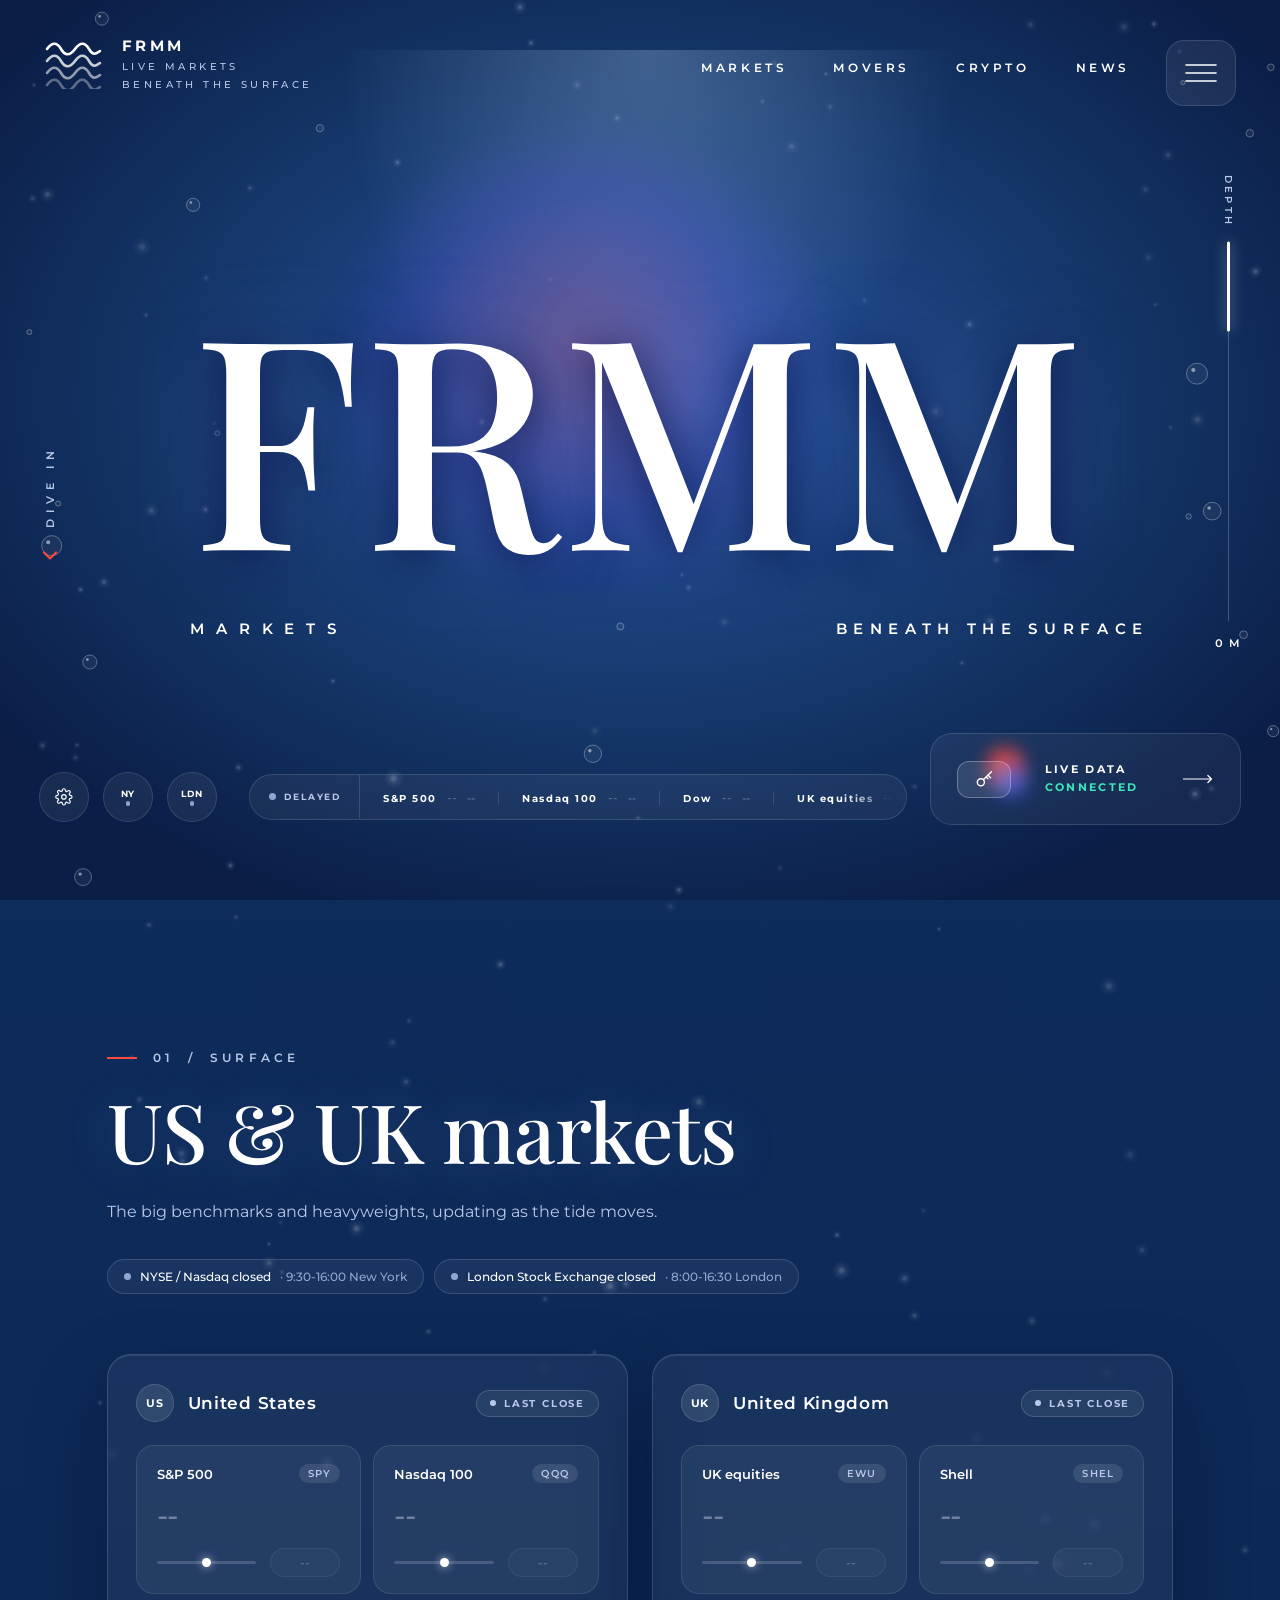
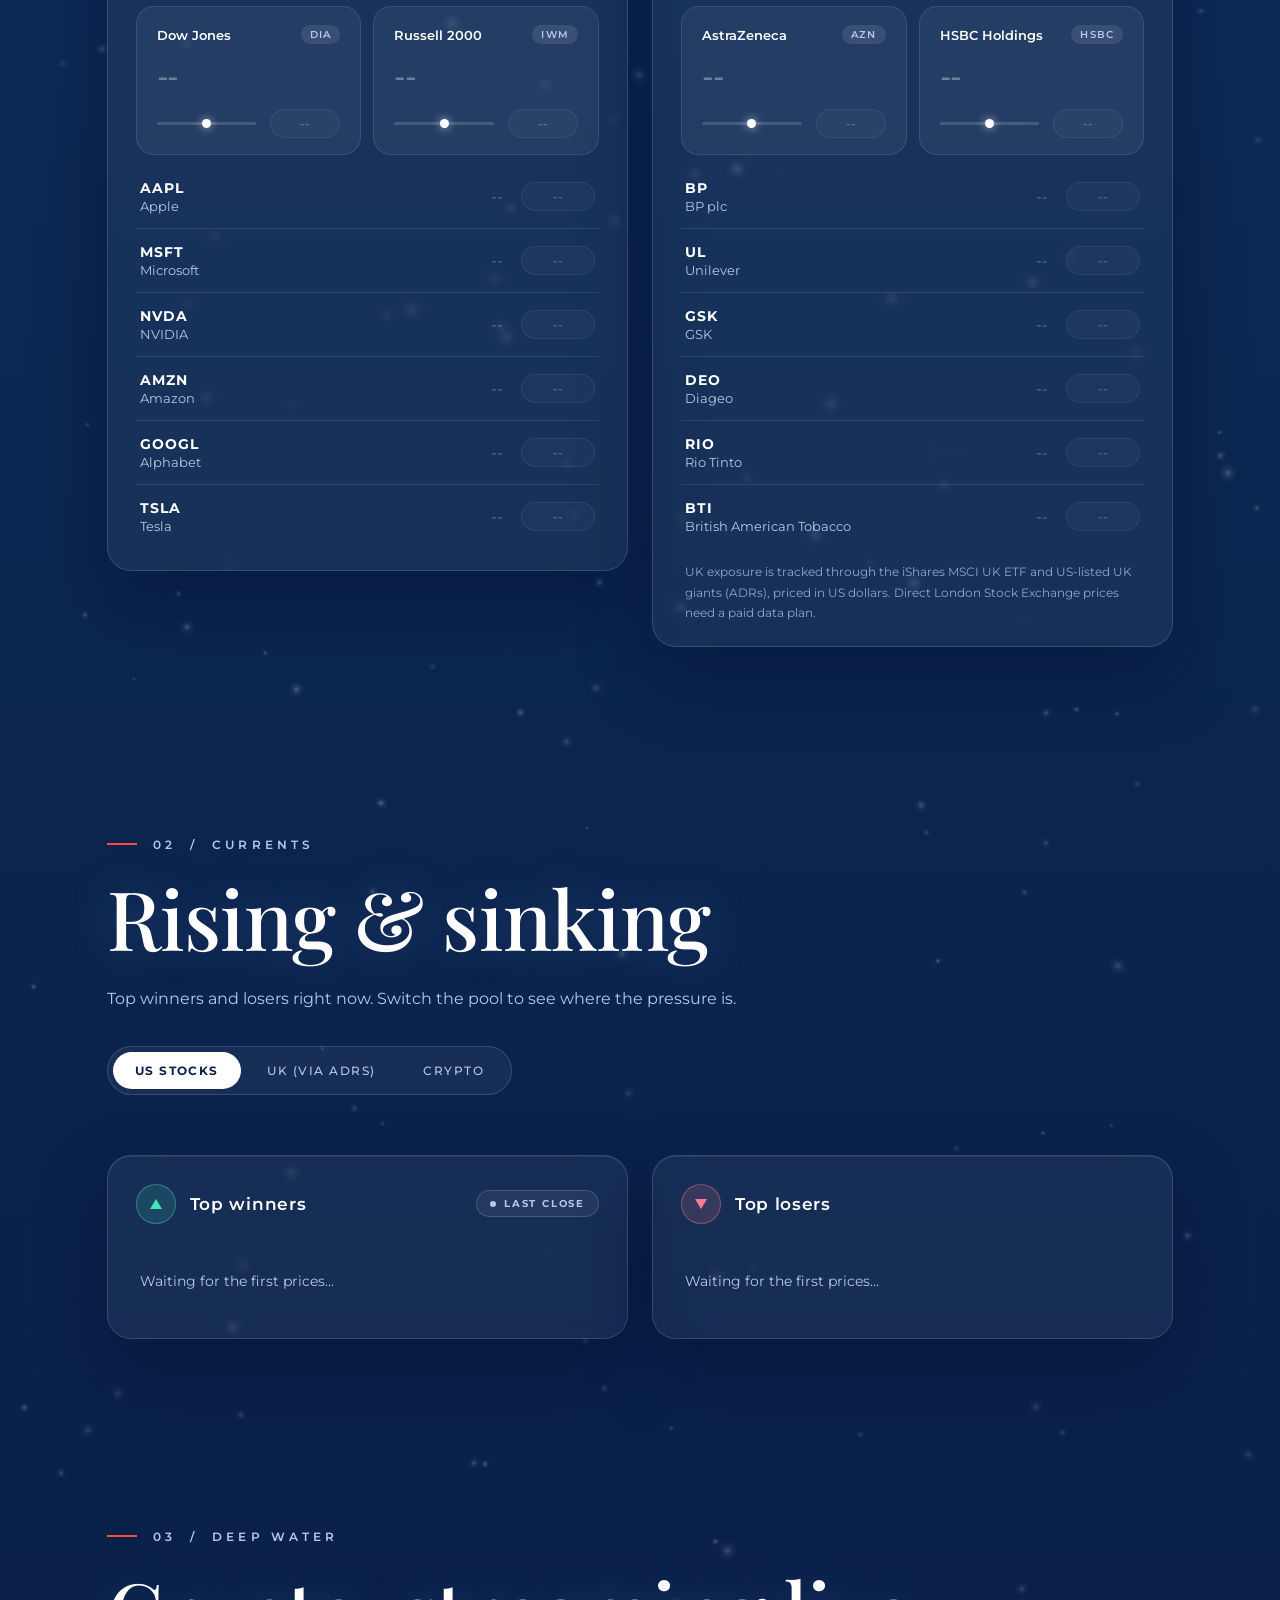
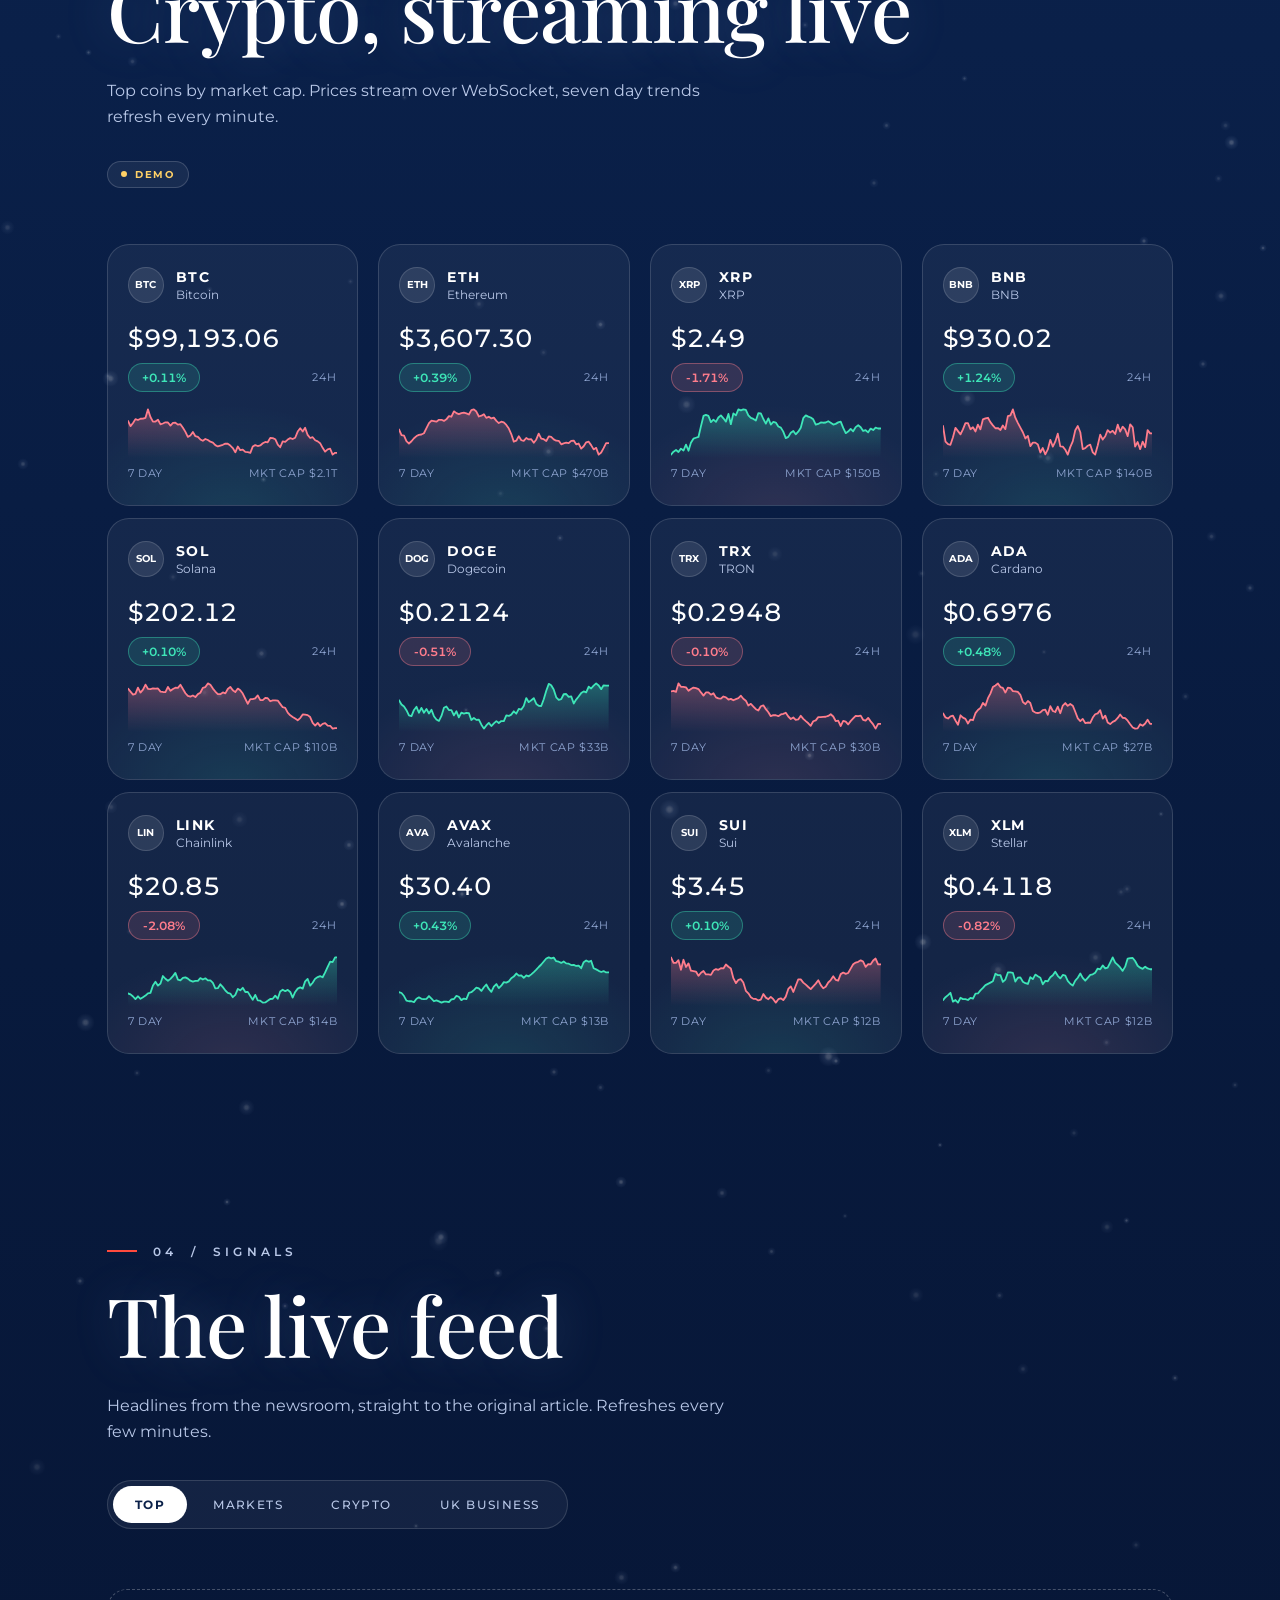
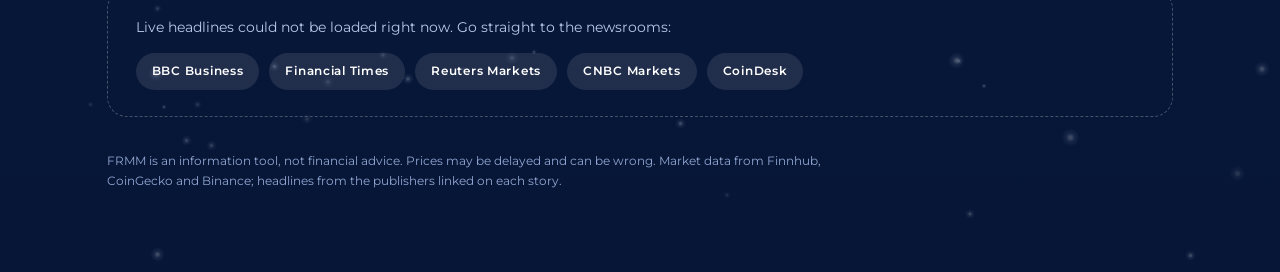
==== index.html @ 4f4bdfdb "Add files via upload" ====
<!doctype html>
<html lang="en-GB">
<head>
<meta charset="utf-8">
<meta name="viewport" content="width=device-width, initial-scale=1, viewport-fit=cover">
<title>FRMM | Live markets, beneath the surface</title>
<meta name="description" content="FRMM is a live market tracker: US and UK stocks, top winners and losers, crypto and a real-time news feed that links straight to the source.">
<meta name="theme-color" content="#0a1e47">
<meta property="og:title" content="FRMM | Markets, beneath the surface">
<meta property="og:description" content="Live US and UK markets, movers, crypto and news.">
<meta property="og:type" content="website">
<link rel="icon" href="assets/favicon.svg" type="image/svg+xml">
<link rel="preconnect" href="https://fonts.googleapis.com">
<link rel="preconnect" href="https://fonts.gstatic.com" crossorigin>
<link rel="stylesheet" href="https://fonts.googleapis.com/css2?family=Montserrat:wght@400;500;600;700&family=Playfair+Display:ital,wght@0,400;0,500;0,600;1,400;1,500&display=swap">
<link rel="stylesheet" href="css/styles.css">
</head>
<body>

<a class="skip" href="#markets">Skip to the markets</a>

<div id="specks" class="specks" aria-hidden="true"></div>
<canvas id="bubbles" class="bubbles" aria-hidden="true"></canvas>

<!-- ===== Header ===== -->
<header class="top" id="top">
  <a class="brand" href="#hero" aria-label="FRMM home">
    <svg class="brand__mark" viewBox="0 0 62 50" fill="none" stroke="#fff" stroke-width="2.6" stroke-linecap="round" aria-hidden="true">
      <path d="M3 10c5-7 10-7 14 0s9 7 14 0 10-7 14 0 7 5 11 2"/>
      <path d="M3 22c5-7 10-7 14 0s9 7 14 0 10-7 14 0 7 5 11 2" opacity=".78"/>
      <path d="M3 34c5-7 10-7 14 0s9 7 14 0 10-7 14 0 7 5 11 2" opacity=".56"/>
      <path d="M3 46c5-7 10-7 14 0s9 7 14 0 10-7 14 0 7 5 11 2" opacity=".34"/>
    </svg>
    <span class="brand__text">
      <b>FRMM</b>
      <span>LIVE MARKETS</span>
      <span>BENEATH THE SURFACE</span>
    </span>
  </a>
  <nav class="nav" aria-label="Sections">
    <a href="#markets" data-nav="markets">MARKETS</a>
    <a href="#movers" data-nav="movers">MOVERS</a>
    <a href="#crypto" data-nav="crypto">CRYPTO</a>
    <a href="#news" data-nav="news">NEWS</a>
  </nav>
  <button class="burger" id="burger" type="button" aria-label="Open menu" aria-expanded="false" aria-controls="menu">
    <svg class="i-open" width="34" height="22" viewBox="0 0 34 22" fill="none" stroke="#fff" stroke-width="1.6" stroke-linecap="round" aria-hidden="true"><path d="M2 3h30M2 11h30M2 19h30"/></svg>
    <svg class="i-close" width="26" height="26" viewBox="0 0 26 26" fill="none" stroke="#fff" stroke-width="1.6" stroke-linecap="round" aria-hidden="true"><path d="M5 5l16 16M21 5L5 21"/></svg>
  </button>
</header>

<!-- ===== Side rails ===== -->
<a class="rail rail--left" id="railLeft" href="#markets">
  <span id="railLeftText">DIVE IN</span>
  <svg width="16" height="10" viewBox="0 0 16 10" fill="none" stroke="#ff4a3d" stroke-width="2" stroke-linecap="round" stroke-linejoin="round" aria-hidden="true"><path d="M2 2l6 6 6-6"/></svg>
</a>
<div class="rail rail--right" aria-hidden="true">
  <span class="rail__label">DEPTH</span>
  <span class="rail__track"><i id="depthThumb"></i></span>
  <span class="rail__value"><b id="depthValue">0</b> M</span>
</div>

<main>

<!-- ===== Hero ===== -->
<section class="hero" id="hero" aria-label="FRMM">
  <div class="stage">
    <div class="hero__shaft" aria-hidden="true"></div>
    <div class="hero__glow" aria-hidden="true"></div>
    <picture><source media="(max-width: 720px)" srcset="assets/betta-b.webp" width="795" height="941"><img class="hero__fish" src="assets/betta-a.webp" alt="" width="712" height="845" fetchpriority="high" decoding="async"></picture>
    <h1 class="hero__word">FRMM</h1>
    <p class="hero__markets">MARKETS</p>
    <p class="hero__tag">BENEATH THE SURFACE</p>

    <div class="hero__dock">
      <button class="dot dot--gear" type="button" data-open-menu aria-label="Connect live data">
        <svg width="20" height="20" viewBox="0 0 24 24" fill="none" stroke="#fff" stroke-width="1.6" stroke-linecap="round" stroke-linejoin="round" aria-hidden="true"><circle cx="12" cy="12" r="3"/><path d="M19.4 15a1.7 1.7 0 0 0 .3 1.9l.1.1a2 2 0 1 1-2.8 2.8l-.1-.1a1.7 1.7 0 0 0-1.9-.3 1.7 1.7 0 0 0-1 1.5V21a2 2 0 1 1-4 0v-.1a1.7 1.7 0 0 0-1.1-1.5 1.7 1.7 0 0 0-1.9.3l-.1.1a2 2 0 1 1-2.8-2.8l.1-.1a1.7 1.7 0 0 0 .3-1.9 1.7 1.7 0 0 0-1.5-1H3a2 2 0 1 1 0-4h.1a1.7 1.7 0 0 0 1.5-1.1 1.7 1.7 0 0 0-.3-1.9l-.1-.1a2 2 0 1 1 2.8-2.8l.1.1a1.7 1.7 0 0 0 1.9.3h0a1.7 1.7 0 0 0 1-1.5V3a2 2 0 1 1 4 0v.1a1.7 1.7 0 0 0 1 1.5h0a1.7 1.7 0 0 0 1.9-.3l.1-.1a2 2 0 1 1 2.8 2.8l-.1.1a1.7 1.7 0 0 0-.3 1.9v0a1.7 1.7 0 0 0 1.5 1H21a2 2 0 1 1 0 4h-.1a1.7 1.7 0 0 0-1.5 1z"/></svg>
      </button>
      <span class="dot dot--ny" id="hourNy" role="img" aria-label="NYSE and Nasdaq"><b>NY</b><i></i></span>
      <span class="dot dot--ldn" id="hourLdn" role="img" aria-label="London Stock Exchange"><b>LDN</b><i></i></span>

      <div class="ticker" aria-label="Market ticker">
        <span class="ticker__badge" id="tickerBadge"><i></i><span>LIVE</span></span>
        <span class="ticker__mask"><span class="ticker__track" id="tickerTrack"></span></span>
      </div>

      <button class="connect" type="button" data-open-menu>
        <span class="connect__icon" aria-hidden="true">
          <em class="connect__glow connect__glow--a"></em><em class="connect__glow connect__glow--b"></em>
          <span class="connect__key"><svg width="30" height="30" viewBox="0 0 24 24" fill="none" stroke="#fff" stroke-width="1.6" stroke-linecap="round" stroke-linejoin="round"><circle cx="8" cy="15" r="4"/><path d="M11 12l9-9M16 7l3 3M14 9l2 2"/></svg></span>
        </span>
        <span class="connect__text" id="connectText">CONNECT<br>LIVE DATA</span>
        <svg class="connect__arrow" width="34" height="10" viewBox="0 0 34 10" fill="none" stroke="#fff" stroke-width="1.4" stroke-linecap="round" stroke-linejoin="round" aria-hidden="true"><path d="M0 5h32M28 1l4 4-4 4"/></svg>
      </button>
    </div>
  </div>
</section>

<!-- ===== 01 Markets ===== -->
<section class="sec" id="markets" data-section="markets" data-next="NEXT: MOVERS" data-target="#movers">
  <div class="wrap">
    <div class="head reveal">
      <p class="eyebrow"><i></i><span>01 &nbsp;/&nbsp; SURFACE</span></p>
      <h2 class="h2">US &amp; UK markets</h2>
      <p class="lede">The big benchmarks and heavyweights, updating as the tide moves.</p>
      <div class="hours" id="hours"></div>
    </div>

    <div class="cols">
      <section class="panel reveal" aria-labelledby="usTitle">
        <div class="panel__head">
          <h3 id="usTitle"><span class="flag">US</span>United States</h3>
          <span class="badge" data-badge="stocks"><i></i><span>LIVE</span></span>
        </div>
        <div class="tiles" id="usTiles"></div>
        <div class="rows" id="usRows"></div>
      </section>

      <section class="panel reveal" aria-labelledby="ukTitle">
        <div class="panel__head">
          <h3 id="ukTitle"><span class="flag">UK</span>United Kingdom</h3>
          <span class="badge" data-badge="stocks"><i></i><span>LIVE</span></span>
        </div>
        <div class="tiles" id="ukTiles"></div>
        <div class="rows" id="ukRows"></div>
        <p class="foot">UK exposure is tracked through the iShares MSCI UK ETF and US-listed UK giants (ADRs), priced in US dollars. Direct London Stock Exchange prices need a paid data plan.</p>
      </section>
    </div>
  </div>
</section>

<!-- ===== 02 Movers ===== -->
<section class="sec" id="movers" data-section="movers" data-next="NEXT: CRYPTO" data-target="#crypto">
  <div class="wrap">
    <div class="head reveal">
      <p class="eyebrow"><i></i><span>02 &nbsp;/&nbsp; CURRENTS</span></p>
      <h2 class="h2">Rising &amp; sinking</h2>
      <p class="lede">Top winners and losers right now. Switch the pool to see where the pressure is.</p>
      <div class="seg" id="moversTabs" role="tablist" aria-label="Movers pool">
        <button type="button" role="tab" aria-selected="true" data-pool="us">US STOCKS</button>
        <button type="button" role="tab" aria-selected="false" data-pool="uk">UK (VIA ADRS)</button>
        <button type="button" role="tab" aria-selected="false" data-pool="crypto">CRYPTO</button>
      </div>
    </div>

    <div class="cols">
      <section class="panel reveal" aria-labelledby="winTitle">
        <div class="panel__head">
          <h3 id="winTitle"><span class="arrow arrow--up"><svg width="14" height="12" viewBox="0 0 14 12" aria-hidden="true"><path d="M7 1l6 10H1z" fill="#3ee6b8"/></svg></span>Top winners</h3>
          <span class="badge" data-badge="movers"><i></i><span>LIVE</span></span>
        </div>
        <ol class="movers" id="winners"></ol>
      </section>
      <section class="panel reveal" aria-labelledby="loseTitle">
        <div class="panel__head">
          <h3 id="loseTitle"><span class="arrow arrow--down"><svg width="14" height="12" viewBox="0 0 14 12" aria-hidden="true"><path d="M7 11L1 1h12z" fill="#ff7d8c"/></svg></span>Top losers</h3>
        </div>
        <ol class="movers" id="losers"></ol>
      </section>
    </div>
  </div>
</section>

<!-- ===== 03 Crypto ===== -->
<section class="sec" id="crypto" data-section="crypto" data-next="NEXT: NEWS" data-target="#news">
  <div class="wrap">
    <div class="head reveal">
      <p class="eyebrow"><i></i><span>03 &nbsp;/&nbsp; DEEP WATER</span></p>
      <h2 class="h2">Crypto, streaming live</h2>
      <p class="lede">Top coins by market cap. Prices stream over WebSocket, seven day trends refresh every minute.</p>
      <span class="badge" data-badge="crypto"><i></i><span>LIVE</span></span>
    </div>
    <div class="coins" id="coinGrid"></div>
  </div>
</section>

<!-- ===== 04 News ===== -->
<section class="sec sec--last" id="news" data-section="news" data-next="BACK TO SURFACE" data-target="#hero">
  <div class="wrap">
    <div class="head reveal">
      <p class="eyebrow"><i></i><span>04 &nbsp;/&nbsp; SIGNALS</span></p>
      <h2 class="h2">The live feed</h2>
      <p class="lede">Headlines from the newsroom, straight to the original article. Refreshes every few minutes.</p>
      <div class="seg" id="newsTabs" role="tablist" aria-label="News category">
        <button type="button" role="tab" aria-selected="true" data-tab="top">TOP</button>
        <button type="button" role="tab" aria-selected="false" data-tab="markets">MARKETS</button>
        <button type="button" role="tab" aria-selected="false" data-tab="crypto">CRYPTO</button>
        <button type="button" role="tab" aria-selected="false" data-tab="uk">UK BUSINESS</button>
      </div>
    </div>
    <div id="newsFeature" class="reveal"></div>
    <div class="news" id="newsList"></div>
    <p class="foot foot--wide" id="newsFoot"></p>
    <p class="disclaimer">FRMM is an information tool, not financial advice. Prices may be delayed and can be wrong. Market data from Finnhub, CoinGecko and Binance; headlines from the publishers linked on each story.</p>
  </div>
</section>

</main>

<!-- ===== Menu / connect ===== -->
<div class="menu" id="menu" role="dialog" aria-modal="true" aria-label="Menu" hidden>
  <img class="menu__fish" src="assets/betta-b.webp" alt="" width="795" height="941" loading="lazy" decoding="async">
  <div class="menu__inner">
    <ul class="menu__links">
      <li><a href="#markets"><em>01</em>Markets</a></li>
      <li><a href="#movers"><em>02</em>Movers</a></li>
      <li><a href="#crypto"><em>03</em>Crypto</a></li>
      <li><a href="#news"><em>04</em>News</a></li>
    </ul>
    <form class="menu__card" id="keyForm" autocomplete="off">
      <h3>Connect live data</h3>
      <p>Crypto and news work with no signup. Live US stocks, indices and UK ADRs use a free Finnhub API key. It is already built in; paste another to replace it. Keys you paste are stored only in this browser.</p>
      <label for="keyInput">FINNHUB API KEY</label>
      <input id="keyInput" type="password" inputmode="text" spellcheck="false" autocapitalize="off" autocomplete="off" placeholder="Paste key">
      <p class="menu__note" id="keyNote" role="status"></p>
      <div class="menu__actions">
        <button type="button" class="btn btn--ghost" id="clearKey">REMOVE KEY</button>
        <button type="submit" class="btn btn--solid">SAVE &amp; RELOAD</button>
      </div>
    </form>
    <p class="menu__legal">FRMM is an information tool, not financial advice. Prices may be delayed and can be wrong.</p>
  </div>
</div>

<noscript><p class="noscript">FRMM needs JavaScript to show live prices.</p></noscript>

<script src="js/config.js"></script>
<script src="js/markets.js"></script>
<script src="js/news.js"></script>
<script src="js/ocean.js"></script>
<script src="js/app.js"></script>
</body>
</html>
---- css/styles.css ----
/* ==========================================================================
   FRMM  |  Markets, beneath the surface
   Layout: full-bleed hero, numbered sections, side rails, glass panels.
   ========================================================================== */

:root {
  --red: #ff4a3d;
  --up: #3ee6b8;
  --down: #ff7d8c;
  --muted: #b9c8e8;
  --faint: #90a6d2;
  --line: rgba(255, 255, 255, 0.14);
  --glass: rgba(255, 255, 255, 0.05);
  --ink: #0b2149;
  --serif: 'Playfair Display', 'Times New Roman', serif;
  --sans: 'Montserrat', 'Helvetica Neue', Arial, sans-serif;
  --gutter: clamp(20px, 8.34vw, 120px);
}

*, *::before, *::after { box-sizing: border-box; }
html { scroll-behavior: smooth; -webkit-text-size-adjust: 100%; }
body {
  margin: 0;
  font-family: var(--sans);
  color: #fff;
  background: linear-gradient(180deg, #0a1e47 0%, #0e2c5c 16%, #0b2650 42%, #0a2049 64%, #081a3d 82%, #071636 100%);
  background-color: #0a1e47;
  overflow-x: hidden;
  -webkit-font-smoothing: antialiased;
  text-rendering: optimizeLegibility;
}
a { color: inherit; text-decoration: none; }
button { font: inherit; color: inherit; cursor: pointer; }
h1, h2, h3, p, ul, ol { margin: 0; padding: 0; }
ul, ol { list-style: none; }
img { display: block; max-width: 100%; }
picture { display: contents; }
:focus-visible { outline: 2px solid #fff; outline-offset: 3px; border-radius: 6px; }
[hidden] { display: none !important; }

.skip { position: fixed; left: 12px; top: -60px; z-index: 100; padding: 10px 16px; border-radius: 999px; background: #fff; color: var(--ink); font-size: 12px; font-weight: 700; }
.skip:focus { top: 12px; }
.noscript { position: fixed; inset: auto 0 0 0; z-index: 90; padding: 14px; text-align: center; background: #ff4a3d; font-size: 13px; }

/* ---------- ambient layers ---------- */
.specks { position: absolute; left: 0; top: 0; width: 100%; height: 100%; z-index: 1; pointer-events: none; overflow: hidden; }
.speck {
  position: absolute; width: var(--r); height: var(--r); margin: calc(var(--r) / -2) 0 0 calc(var(--r) / -2); border-radius: 50%;
  background: radial-gradient(circle, rgba(255, 255, 255, .95) 0 11%, rgba(207, 224, 255, .38) 30%, rgba(157, 188, 255, 0) 70%);
  opacity: var(--lo); animation: pulse var(--d) ease-in-out var(--dl) infinite; will-change: opacity, transform;
}
@keyframes pulse {
  0%, 100% { opacity: var(--lo); transform: scale(.78); }
  50% { opacity: var(--hi); transform: scale(1.12); }
}
.bubbles { position: fixed; inset: 0; width: 100%; height: 100%; z-index: 1; pointer-events: none; }


/* ---------- header ---------- */
.top {
  position: fixed; left: 0; right: 0; top: 0; z-index: 60; height: 132px; pointer-events: none;
  transition: background .3s ease, backdrop-filter .3s ease;
}
.top > * { pointer-events: auto; }
.top.is-scrolled { background: linear-gradient(180deg, rgba(10, 28, 68, .82), rgba(10, 28, 68, .55) 70%, rgba(10, 28, 68, 0)); backdrop-filter: blur(6px); -webkit-backdrop-filter: blur(6px); }
.brand { position: absolute; left: 44px; top: 36px; display: flex; align-items: center; gap: 16px; }
.brand__mark { width: 62px; height: 50px; }
.brand__text { display: flex; flex-direction: column; gap: 5px; }
.brand__text b { font-size: 15px; font-weight: 700; letter-spacing: .22em; }
.brand__text span { font-size: 10px; font-weight: 500; letter-spacing: .34em; color: var(--muted); white-space: nowrap; }
.nav { position: absolute; right: 150px; top: 60px; display: flex; gap: 46px; }
.nav a { font-size: 12px; font-weight: 600; letter-spacing: .3em; padding-bottom: 9px; border-bottom: 2px solid transparent; transition: border-color .25s; }
.nav a:hover { border-color: rgba(255, 74, 61, .55); }
.nav a.is-active { border-color: var(--red); }
.burger {
  position: absolute; right: 44px; top: 40px; width: 70px; height: 66px; border-radius: 18px;
  background: rgba(255, 255, 255, .07); border: 1px solid rgba(255, 255, 255, .13);
  display: flex; align-items: center; justify-content: center; transition: background .25s;
}
.burger:hover { background: rgba(255, 255, 255, .12); }
.burger .i-close { display: none; }
.burger[aria-expanded="true"] .i-open { display: none; }
.burger[aria-expanded="true"] .i-close { display: block; }

/* ---------- rails ---------- */
.rail { position: fixed; z-index: 40; display: flex; flex-direction: column; align-items: center; }
.rail--left { left: 42px; top: 50%; transform: translateY(-4%); gap: 22px; }
.rail--left span { writing-mode: vertical-rl; transform: rotate(180deg); font-size: 11px; font-weight: 600; letter-spacing: .5em; color: var(--muted); white-space: nowrap; }
.rail--left svg { animation: nudge 2.4s ease-in-out infinite; }
@keyframes nudge { 0%, 100% { transform: translateY(0); } 50% { transform: translateY(4px); } }
.rail--right { right: 30px; top: 50%; transform: translateY(-58%); gap: 14px; width: 44px; align-items: center; pointer-events: none; }
.rail__label { writing-mode: vertical-rl; font-size: 10px; font-weight: 600; letter-spacing: .34em; color: var(--muted); }
.rail__track { position: relative; display: block; width: 1px; height: 380px; max-height: 44vh; background: rgba(255, 255, 255, .22); }
.rail__track i { position: absolute; left: -1px; top: 0; width: 3px; height: 90px; border-radius: 2px; background: #fff; box-shadow: 0 0 14px rgba(255, 255, 255, .55); }
.rail__value { font-size: 11px; font-weight: 600; letter-spacing: .12em; font-variant-numeric: tabular-nums; white-space: nowrap; }
.rail__value b { font-weight: 600; }

/* ---------- hero (a 1440 x 900 stage scaled with the viewport) ---------- */
.hero { position: relative; height: 100svh; min-height: 560px; overflow: hidden; }
.hero::before { content: ''; position: absolute; inset: 0; z-index: -1; background: radial-gradient(ellipse 62% 62% at 50% 44%, #2a5aa8 0%, #1c437f 36%, #12305f 70%, #0a1e47 100%); }
.stage {
  --u: min(calc(100vw / 1440), calc(100svh / 900));
  position: absolute; left: 50%; top: 50%; z-index: 3;
  width: calc(var(--u) * 1440); height: calc(var(--u) * 900); transform: translate(-50%, -50%);
}
.stage > *, .hero__dock > *, .hero__fish { position: absolute; }
.hero__shaft { left: calc(var(--u) * 380); top: 0; width: calc(var(--u) * 700); height: calc(var(--u) * 640); background: radial-gradient(ellipse 50% 70% at 50% 0%, rgba(190, 220, 255, .26), rgba(190, 220, 255, 0)); }
.hero__glow { left: calc(var(--u) * 226); top: calc(var(--u) * -30); width: calc(var(--u) * 860); height: calc(var(--u) * 820); background: radial-gradient(ellipse 46% 46% at 50% 46%, rgba(255, 96, 140, .30), rgba(120, 80, 255, .16) 48%, rgba(20, 40, 120, 0) 74%); }
.hero__fish {
  left: calc(var(--u) * 344); top: calc(var(--u) * 62); width: calc(var(--u) * 612); height: auto;
  filter: drop-shadow(0 34px 44px rgba(3, 10, 44, .55)) drop-shadow(0 0 46px rgba(255, 90, 130, .22));
  animation: drift 9s ease-in-out infinite;
}
@keyframes drift { 0%, 100% { transform: translateY(0) rotate(0); } 50% { transform: translateY(calc(var(--u) * -9)) rotate(.4deg); } }
.hero__word {
  left: 0; top: calc(var(--u) * 262); width: 100%; text-align: center; font-family: var(--serif); font-weight: 500;
  font-size: calc(var(--u) * 330); line-height: 1; letter-spacing: .01em; color: #fff;
  text-shadow: 0 0 60px rgba(12, 24, 90, .55), 0 10px 40px rgba(4, 14, 60, .55), 0 0 90px rgba(170, 200, 255, .25);
}
.hero__markets, .hero__tag { top: calc(var(--u) * 640); font-size: calc(var(--u) * 17); font-weight: 600; color: #fff; white-space: nowrap; }
.hero__markets { left: calc(var(--u) * 214); letter-spacing: .78em; }
.hero__tag { left: calc(var(--u) * 940); letter-spacing: .44em; }

.hero__dock { left: 0; top: 0; width: 100%; height: 100%; }
.dot {
  top: calc(var(--u) * 812); width: calc(var(--u) * 56); height: calc(var(--u) * 56); border-radius: 50%;
  background: rgba(255, 255, 255, .06); border: 1px solid rgba(255, 255, 255, .13);
  display: flex; flex-direction: column; align-items: center; justify-content: center; gap: calc(var(--u) * 3); padding: 0;
}
.dot b { font-size: calc(var(--u) * 10); font-weight: 700; letter-spacing: .1em; }
.dot i { width: calc(var(--u) * 5); height: calc(var(--u) * 5); border-radius: 50%; background: var(--faint); }
.dot.is-open i { background: var(--up); box-shadow: 0 0 8px var(--up); }
.dot--gear { left: calc(var(--u) * 44); transition: background .25s; }
.dot--gear:hover { background: rgba(255, 255, 255, .12); }
.dot--gear svg { width: calc(var(--u) * 20); height: calc(var(--u) * 20); }
.dot--ny { left: calc(var(--u) * 116); }
.dot--ldn { left: calc(var(--u) * 188); }

.ticker {
  left: calc(var(--u) * 280); top: calc(var(--u) * 814); width: calc(var(--u) * 740); height: calc(var(--u) * 52); border-radius: 999px;
  background: rgba(255, 255, 255, .05); border: 1px solid rgba(255, 255, 255, .13); display: flex; align-items: center; overflow: hidden;
}
.ticker__badge { flex: none; display: inline-flex; align-items: center; gap: 8px; height: 100%; padding: 0 calc(var(--u) * 20) 0 calc(var(--u) * 22); border-right: 1px solid rgba(255, 255, 255, .14); font-size: calc(var(--u) * 10); font-weight: 700; letter-spacing: .2em; color: var(--up); }
.ticker__badge i { width: 7px; height: 7px; border-radius: 50%; background: var(--up); }
.ticker__badge.is-demo { color: #ffd166; }
.ticker__badge.is-demo i { background: #ffd166; }
.ticker__badge.is-close { color: var(--muted); }
.ticker__badge.is-close i { background: var(--faint); }
.ticker__mask { position: relative; flex: 1; min-width: 0; overflow: hidden; -webkit-mask-image: linear-gradient(90deg, #000 88%, transparent); mask-image: linear-gradient(90deg, #000 88%, transparent); }
.ticker__track { display: inline-flex; white-space: nowrap; animation: marquee 64s linear infinite; will-change: transform; }
.ticker:hover .ticker__track { animation-play-state: paused; }
@keyframes marquee { to { transform: translateX(-50%); } }
.tk { display: inline-flex; align-items: baseline; gap: 10px; padding: 0 calc(var(--u) * 26); border-right: 1px solid rgba(255, 255, 255, .12); }
.tk b { font-size: calc(var(--u) * 11); font-weight: 700; letter-spacing: .16em; }
.tk .p { font-size: calc(var(--u) * 13); font-variant-numeric: tabular-nums; }
.tk .c { font-size: calc(var(--u) * 12); font-weight: 600; font-variant-numeric: tabular-nums; }
.tk .c::before { content: ''; display: inline-block; margin-right: 4px; vertical-align: 1px; border: 4px solid transparent; }
.tk .c.up { color: var(--up); }
.tk .c.up::before { border-bottom: 6px solid var(--up); border-top: 0; }
.tk .c.down { color: var(--down); }
.tk .c.down::before { border-top: 6px solid var(--down); border-bottom: 0; }
.tk .c.flat { color: var(--muted); }
.tk .c.flat::before { display: none; }
.tk.is-loading .p, .tk.is-loading .c { opacity: .4; }

.connect {
  left: calc(var(--u) * 1046); top: calc(var(--u) * 768); width: calc(var(--u) * 350); height: calc(var(--u) * 104); border-radius: 22px; padding: 0 calc(var(--u) * 30);
  background: rgba(255, 255, 255, .05); border: 1px solid rgba(255, 255, 255, .13); display: flex; align-items: center; gap: calc(var(--u) * 22); text-align: left;
  transition: background .25s;
}
.connect:hover { background: rgba(255, 255, 255, .09); }
.connect__icon { position: relative; flex: none; width: calc(var(--u) * 76); height: calc(var(--u) * 56); }
.connect__glow { position: absolute; border-radius: 12px; }
.connect__glow--a { left: 45%; top: -10%; width: 50%; height: 68%; background: var(--red); filter: blur(9px); opacity: .85; }
.connect__glow--b { left: 58%; top: 25%; width: 42%; height: 58%; background: #4d6dff; filter: blur(10px); opacity: .8; }
.connect__key { position: absolute; left: 0; top: 14%; width: 79%; height: 75%; border-radius: 12px; background: rgba(255, 255, 255, .1); border: 1px solid rgba(255, 255, 255, .28); display: flex; align-items: center; justify-content: center; }
.connect__key svg { width: 60%; height: auto; max-height: 60%; }
.connect__text { font-size: calc(var(--u) * 12); font-weight: 700; letter-spacing: .22em; line-height: 1.7; }
.connect__text .live { color: var(--up); }
.connect__arrow { margin-left: auto; width: calc(var(--u) * 34); }

/* ---------- sections ---------- */
.sec { position: relative; z-index: 2; padding: 150px 0 40px; }
.sec--last { padding-bottom: 80px; }
.wrap { width: 100%; max-width: calc(1200px + var(--gutter) * 2); margin: 0 auto; padding: 0 var(--gutter); }

.head { display: flex; flex-direction: column; align-items: flex-start; gap: 0; }
.eyebrow { display: flex; align-items: center; gap: 16px; margin-bottom: 22px; }
.eyebrow i { width: 30px; height: 2px; background: var(--red); }
.eyebrow span { font-size: 12px; font-weight: 600; letter-spacing: .34em; color: var(--muted); }
.h2 { font-family: var(--serif); font-weight: 500; font-size: clamp(44px, 6.4vw, 92px); line-height: 1.05; letter-spacing: -.01em; text-shadow: 0 0 50px rgba(160, 190, 255, .22); }
.lede { max-width: 640px; margin-top: 26px; font-size: 16px; line-height: 1.65; color: var(--muted); }
.head > .hours, .head > .seg, .head > .badge { margin-top: 34px; }
.head > .badge { margin-top: 30px; }

.hours { display: flex; flex-wrap: wrap; gap: 10px; }
.hours span { display: inline-flex; align-items: center; gap: 9px; padding: 9px 16px; border-radius: 999px; border: 1px solid var(--line); background: rgba(255, 255, 255, .05); font-size: 12px; font-weight: 500; }
.hours span i { width: 7px; height: 7px; border-radius: 50%; background: var(--faint); }
.hours span.open i { background: var(--up); box-shadow: 0 0 8px var(--up); }
.hours em { font-style: normal; color: var(--faint); }

.seg { display: inline-flex; flex-wrap: wrap; gap: 4px; padding: 5px; border-radius: 999px; background: rgba(255, 255, 255, .05); border: 1px solid var(--line); }
.seg button { padding: 11px 22px; border: 0; border-radius: 999px; background: transparent; color: var(--muted); font-size: 12px; font-weight: 500; letter-spacing: .12em; transition: background .25s, color .25s; }
.seg button:hover { color: #fff; }
.seg button[aria-selected="true"] { background: #fff; color: var(--ink); font-weight: 700; }

.badge {
  display: inline-flex; align-items: center; gap: 8px; padding: 6px 13px; border-radius: 999px; border: 1px solid rgba(255, 255, 255, .16);
  background: rgba(255, 255, 255, .06); font-size: 10px; font-weight: 700; letter-spacing: .18em; color: var(--up); white-space: nowrap;
}
.badge i { width: 6px; height: 6px; border-radius: 50%; background: currentColor; }
.badge.is-live i { animation: blink 1.8s ease-in-out infinite; }
@keyframes blink { 50% { opacity: .35; } }
.badge.is-demo { color: #ffd166; }
.badge.is-close { color: var(--muted); }

.cols { display: grid; grid-template-columns: repeat(2, minmax(0, 1fr)); gap: 24px; margin-top: 60px; align-items: start; }
.panel {
  padding: 28px 28px 22px; border-radius: 24px; background: var(--glass); border: 1px solid var(--line);
  box-shadow: 0 30px 70px rgba(2, 10, 40, .35), inset 0 1px 0 rgba(255, 255, 255, .08);
  backdrop-filter: blur(3px); -webkit-backdrop-filter: blur(3px);
}
.panel__head { display: flex; align-items: center; justify-content: space-between; margin-bottom: 22px; min-height: 40px; }
.panel__head h3 { display: flex; align-items: center; gap: 14px; font-size: 17px; font-weight: 600; letter-spacing: .04em; }
.flag { display: inline-flex; width: 38px; height: 38px; border-radius: 50%; align-items: center; justify-content: center; background: rgba(255, 255, 255, .1); border: 1px solid var(--line); font-size: 11px; font-weight: 700; letter-spacing: .08em; }
.arrow { display: inline-flex; width: 40px; height: 40px; border-radius: 50%; align-items: center; justify-content: center; }
.arrow--up { background: rgba(62, 230, 184, .14); border: 1px solid rgba(62, 230, 184, .4); }
.arrow--down { background: rgba(255, 125, 140, .14); border: 1px solid rgba(255, 125, 140, .4); }

/* percentage pill, shared */
.pct {
  display: inline-block; min-width: 74px; padding: 6px 10px; border-radius: 999px; text-align: center; font-size: 12px; font-weight: 600; font-variant-numeric: tabular-nums;
  background: rgba(255, 255, 255, .08); border: 1px solid rgba(255, 255, 255, .2); color: var(--muted); white-space: nowrap;
}
.pct.up { background: rgba(62, 230, 184, .13); border-color: rgba(62, 230, 184, .38); color: var(--up); }
.pct.down { background: rgba(255, 125, 140, .13); border-color: rgba(255, 125, 140, .4); color: var(--down); }

.price { font-variant-numeric: tabular-nums; }
.flash-up { animation: fUp .9s ease-out; }
.flash-down { animation: fDown .9s ease-out; }
@keyframes fUp { 0% { color: var(--up); text-shadow: 0 0 14px rgba(62, 230, 184, .7); } 100% { color: inherit; text-shadow: none; } }
@keyframes fDown { 0% { color: var(--down); text-shadow: 0 0 14px rgba(255, 125, 140, .7); } 100% { color: inherit; text-shadow: none; } }
.is-loading .price, .is-loading .pct, .is-loading .p { opacity: .35; }

/* markets */
.tiles { display: grid; grid-template-columns: repeat(2, minmax(0, 1fr)); gap: 12px; margin-bottom: 10px; }
.tile { padding: 18px 20px 16px; border-radius: 18px; background: rgba(255, 255, 255, .05); border: 1px solid rgba(255, 255, 255, .1); min-width: 0; }
.tile__top { display: flex; justify-content: space-between; align-items: center; gap: 8px; }
.tile__top b { font-size: 13px; font-weight: 600; overflow: hidden; text-overflow: ellipsis; white-space: nowrap; }
.chip { flex: none; font-size: 10px; font-weight: 600; letter-spacing: .12em; padding: 3px 9px; border-radius: 999px; background: rgba(255, 255, 255, .1); color: var(--muted); }
.tile__price { font-size: 30px; font-weight: 500; letter-spacing: -.01em; margin: 14px 0; }
.tile__bottom { display: flex; align-items: center; gap: 14px; }
.tile__bottom .pct { min-width: 70px; }
.range { position: relative; flex: 1; height: 3px; border-radius: 2px; background: rgba(255, 255, 255, .16); }
.range i { position: absolute; left: 50%; top: 50%; width: 9px; height: 9px; margin: -4.5px 0 0 -4.5px; border-radius: 50%; background: #fff; box-shadow: 0 0 10px rgba(255, 255, 255, .7); transition: left .8s ease; }
.row { display: flex; align-items: center; padding: 14px 4px; border-top: 1px solid rgba(255, 255, 255, .09); gap: 18px; }
.row:first-child { border-top: 0; }
.row__id { flex: 1; display: flex; flex-direction: column; gap: 2px; min-width: 0; }
.row__id b { font-size: 14px; font-weight: 700; letter-spacing: .08em; }
.row__id span { font-size: 12.5px; color: var(--muted); overflow: hidden; text-overflow: ellipsis; white-space: nowrap; }
.row .range { display: none; }
.row .price { min-width: 92px; text-align: right; font-size: 15px; }
.foot { margin: 14px 4px 0; font-size: 12px; line-height: 1.7; color: var(--faint); }
.foot--wide { margin: 34px 0 0; }

/* movers */
.movers { }
.mv { padding: 16px 4px; border-top: 1px solid rgba(255, 255, 255, .09); display: grid; grid-template-columns: 34px minmax(0, 1fr) auto auto; align-items: center; column-gap: 18px; }
.mv:first-child { border-top: 0; }
.mv__rank { font-family: var(--serif); font-size: 30px; font-weight: 400; font-feature-settings: 'lnum' 1; color: var(--faint); line-height: 1; }
.mv__id { display: flex; flex-direction: column; gap: 2px; min-width: 0; }
.mv__id b { font-size: 14px; font-weight: 700; letter-spacing: .08em; }
.mv__id span { font-size: 12.5px; color: var(--muted); overflow: hidden; text-overflow: ellipsis; white-space: nowrap; }
.mv .price { font-size: 15px; }
.mv .pct { min-width: 76px; }
.mv__bar { grid-column: 2 / -1; margin-top: 13px; height: 3px; border-radius: 2px; background: rgba(255, 255, 255, .08); }
.mv__bar i { display: block; height: 100%; border-radius: 2px; background: linear-gradient(90deg, rgba(62, 230, 184, .27), var(--up)); transition: width .6s ease; }
.mv--down .mv__bar i { background: linear-gradient(90deg, rgba(255, 125, 140, .27), var(--down)); }
.empty { padding: 26px 4px; font-size: 14px; color: var(--muted); }

/* crypto */
.coins { display: grid; grid-template-columns: repeat(4, minmax(0, 1fr)); gap: 12px 20px; margin-top: 56px; }
.coin { position: relative; min-height: 262px; padding: 22px 20px 16px; border-radius: 22px; background: var(--glass); border: 1px solid var(--line); overflow: hidden; }
.coin::before { content: ''; position: absolute; left: -40px; right: -40px; bottom: -120px; height: 220px; border-radius: 50%; background: radial-gradient(closest-side, rgba(255, 255, 255, .07), rgba(0, 0, 0, 0)); }
.coin.is-up::before { background: radial-gradient(closest-side, rgba(62, 230, 184, .11), rgba(0, 0, 0, 0)); }
.coin.is-down::before { background: radial-gradient(closest-side, rgba(255, 125, 140, .11), rgba(0, 0, 0, 0)); }
.coin > * { position: relative; }
.coin__top { display: flex; align-items: center; gap: 12px; }
.coin__img { width: 36px; height: 36px; border-radius: 50%; background: rgba(255, 255, 255, .1); border: 1px solid var(--line); display: flex; align-items: center; justify-content: center; font-size: 10px; font-weight: 700; object-fit: cover; }
.coin__id { display: flex; flex-direction: column; gap: 1px; min-width: 0; }
.coin__id b { font-size: 14px; font-weight: 700; letter-spacing: .1em; }
.coin__id span { font-size: 12px; color: var(--muted); overflow: hidden; text-overflow: ellipsis; white-space: nowrap; }
.coin__price { font-size: 25px; font-weight: 500; letter-spacing: -.01em; margin: 20px 0 10px; }
.coin__mid { display: flex; align-items: center; justify-content: space-between; }
.coin__mid .pct { min-width: 72px; }
.coin__24 { font-size: 11px; color: var(--faint); letter-spacing: .1em; }
.coin__spark { display: block; width: 100%; height: 52px; margin-top: 14px; }
.coin__foot { display: flex; justify-content: space-between; margin-top: 8px; font-size: 11px; color: var(--faint); letter-spacing: .06em; text-transform: uppercase; }

/* news */
#newsFeature { margin-top: 60px; }
.feature {
  display: flex; width: 100%; min-height: 340px; border-radius: 24px; overflow: hidden; border: 1px solid var(--line); background: #0d2a5c;
  box-shadow: 0 30px 70px rgba(2, 10, 40, .35); transition: transform .35s ease, border-color .35s ease;
}
.feature:hover { transform: translateY(-3px); border-color: rgba(255, 255, 255, .28); }
.feature__art { position: relative; flex: none; width: 43.3%; overflow: hidden; background: radial-gradient(ellipse 70% 70% at 40% 30%, #2a57ad, #10306a 60%, #0a2049); }
.feature__art img { position: absolute; left: -2.5%; top: -1.8%; width: 105%; max-width: none; height: auto; filter: drop-shadow(0 18px 24px rgba(3, 10, 44, .5)); animation: drift 10s ease-in-out infinite; }
.feature__body { flex: 1; display: flex; flex-direction: column; justify-content: center; gap: 18px; padding: 34px 48px; min-width: 0; }
.tag { display: flex; align-items: center; flex-wrap: wrap; gap: 12px; }
.tag b { font-size: 10.5px; font-weight: 700; letter-spacing: .1em; padding: 4px 10px; border-radius: 999px; background: rgba(255, 255, 255, .12); text-transform: uppercase; }
.tag b.hot { background: var(--red); color: #fff; }
.tag span { font-size: 11px; letter-spacing: .1em; color: var(--muted); text-transform: uppercase; }
.feature__title { font-family: var(--serif); font-size: clamp(26px, 2.7vw, 38px); line-height: 1.2; font-weight: 500; }
.go { display: flex; align-items: center; gap: 12px; font-size: 12px; font-weight: 700; letter-spacing: .22em; }
.news { display: grid; grid-template-columns: repeat(2, minmax(0, 1fr)); gap: 14px 24px; margin-top: 24px; }
.n {
  display: flex; align-items: flex-start; gap: 20px; padding: 22px 24px; border-radius: 20px; background: var(--glass); border: 1px solid var(--line);
  transition: transform .3s ease, background .3s ease, border-color .3s ease; min-width: 0;
}
.n:hover { transform: translateY(-2px); background: rgba(255, 255, 255, .08); border-color: rgba(255, 255, 255, .26); }
.n__body { flex: 1; display: flex; flex-direction: column; gap: 12px; min-width: 0; }
.n__title { font-size: 16.5px; line-height: 1.45; font-weight: 500; }
.n__go { flex: none; width: 38px; height: 38px; border-radius: 50%; background: rgba(255, 255, 255, .1); border: 1px solid var(--line); display: flex; align-items: center; justify-content: center; }
.n--skel { min-height: 118px; background: linear-gradient(100deg, rgba(255, 255, 255, .04) 30%, rgba(255, 255, 255, .09) 50%, rgba(255, 255, 255, .04) 70%); background-size: 200% 100%; animation: shimmer 1.6s linear infinite; }
@keyframes shimmer { to { background-position: -200% 0; } }
.msg { grid-column: 1 / -1; padding: 26px 28px; border-radius: 20px; border: 1px dashed rgba(255, 255, 255, .25); color: var(--muted); font-size: 14px; line-height: 1.7; }
.msg .links { display: flex; flex-wrap: wrap; gap: 10px; margin-top: 14px; }
.msg .links a { padding: 8px 16px; border-radius: 999px; background: rgba(255, 255, 255, .1); color: #fff; font-size: 12px; font-weight: 600; letter-spacing: .06em; }
.disclaimer { margin-top: 14px; max-width: 760px; font-size: 12px; line-height: 1.7; color: var(--faint); }

/* ---------- menu ---------- */
.menu { position: fixed; inset: 0; z-index: 50; overflow-y: auto; background: radial-gradient(ellipse 70% 70% at 30% 40%, #0f2d63 0%, #0a2049 55%, #071636 100%); animation: fadeIn .3s ease; }
@keyframes fadeIn { from { opacity: 0; } }
.menu__fish { position: absolute; right: 2%; top: 6%; width: min(50vw, 700px); height: auto; opacity: .62; -webkit-mask-image: linear-gradient(90deg, transparent 0, #000 30%); mask-image: linear-gradient(90deg, transparent 0, #000 30%); pointer-events: none; }
.menu__inner { position: relative; min-height: 100%; display: grid; grid-template-columns: minmax(0, 1fr) minmax(0, 440px); column-gap: 8vw; align-content: center; padding: 130px var(--gutter) 60px; max-width: 1440px; margin: 0 auto; }
.menu__links { grid-row: 1 / span 2; align-self: center; }
.menu__links li { border-bottom: 1px solid rgba(255, 255, 255, .1); }
.menu__links a { display: flex; align-items: flex-start; gap: 26px; padding: 14px 0; font-family: var(--serif); font-size: clamp(48px, 6.1vw, 88px); font-weight: 500; line-height: 1; transition: color .25s, transform .25s; }
.menu__links a:hover { color: #ffb2ab; transform: translateX(6px); }
.menu__links em { width: 40px; margin-top: clamp(12px, 2.3vw, 32px); font-family: var(--sans); font-style: normal; font-size: 12px; font-weight: 600; letter-spacing: .2em; color: var(--red); }
.menu__card { align-self: center; padding: 34px; border-radius: 24px; background: rgba(7, 22, 54, .72); border: 1px solid var(--line); box-shadow: 0 30px 70px rgba(2, 10, 40, .5); backdrop-filter: blur(6px); -webkit-backdrop-filter: blur(6px); }
.menu__card h3 { font-family: var(--serif); font-size: 32px; font-weight: 500; margin-bottom: 10px; }
.menu__card p { font-size: 14px; line-height: 1.7; color: var(--muted); margin-bottom: 20px; }
.menu__card label { display: block; font-size: 11px; font-weight: 700; letter-spacing: .2em; margin-bottom: 10px; }
.menu__card input { width: 100%; padding: 15px 18px; border-radius: 14px; border: 1px solid rgba(255, 255, 255, .22); background: rgba(255, 255, 255, .06); color: #fff; font: inherit; font-size: 14px; letter-spacing: .1em; }
.menu__card input::placeholder { color: var(--faint); letter-spacing: .04em; }
.menu__card p.menu__note { min-height: 20px; margin: 10px 0 0; font-size: 12.5px; color: var(--muted); }
.menu__card p.menu__note.is-err { color: #ffd166; }
.menu__actions { display: flex; align-items: center; justify-content: space-between; gap: 12px; margin-top: 12px; }
.btn { border: 0; border-radius: 999px; font-size: 12px; font-weight: 700; letter-spacing: .14em; transition: transform .2s, background .2s; }
.btn--ghost { background: transparent; color: var(--muted); padding: 13px 6px; }
.btn--ghost:hover { color: #fff; }
.btn--solid { background: #fff; color: var(--ink); padding: 14px 26px; }
.btn--solid:hover { transform: translateY(-1px); }
.menu__legal { grid-column: 2; align-self: start; margin-top: 22px; font-size: 12px; line-height: 1.7; color: var(--faint); }
body.menu-open { overflow: hidden; }

/* ---------- reveal ---------- */
.reveal { opacity: 0; transform: translateY(22px); transition: opacity .8s ease, transform .8s ease; }
.reveal.is-in { opacity: 1; transform: none; }
.no-js .reveal { opacity: 1; transform: none; }

/* ==========================================================================
   Responsive
   ========================================================================== */
@media (max-width: 1240px) {
  .rail--left, .rail--right { display: none; }
  .coins { grid-template-columns: repeat(3, minmax(0, 1fr)); }
}
@media (max-width: 1100px) {
  .nav { gap: 28px; right: 130px; }
  .cols { grid-template-columns: 1fr; }
  .brand__text span:last-child { display: none; }
  .feature { flex-direction: column; }
  .feature__art { width: 100%; height: 300px; }
  .feature__art img { left: 50%; width: 520px; transform: translateX(-50%); animation: none; }
  .menu__inner { grid-template-columns: 1fr; row-gap: 40px; }
  .menu__links { grid-row: auto; }
  .menu__legal { grid-column: 1; }
  .menu__fish { opacity: .3; width: min(70vw, 560px); }
}
@media (max-width: 860px) {
  .nav { display: none; }
  .coins { grid-template-columns: repeat(2, minmax(0, 1fr)); }
  .news { grid-template-columns: 1fr; }
}

/* phone: the hero switches to a 390 x 844 stage */
@media (max-width: 720px) {
  .top { height: 92px; }
  .brand { left: 22px; top: 26px; gap: 12px; }
  .brand__mark { width: 40px; height: 32px; }
  .brand__text span { display: none; }
  .brand__text b { font-size: 13px; }
  .burger { right: 22px; top: 22px; width: 52px; height: 48px; border-radius: 14px; }
  .burger svg { width: 24px; height: 16px; }
  .burger .i-close { width: 20px; height: 20px; }

  .hero { height: 100svh; min-height: 640px; }
  .stage { --u: min(calc(100vw / 390), calc(100svh / 844)); width: calc(var(--u) * 390); height: calc(var(--u) * 844); }
  .hero__shaft { left: calc(var(--u) * 20); width: calc(var(--u) * 350); height: calc(var(--u) * 500); }
  .hero__glow { left: calc(var(--u) * -40); top: calc(var(--u) * -20); width: calc(var(--u) * 470); height: calc(var(--u) * 560); }
  .hero__fish { left: calc(var(--u) * 30); top: calc(var(--u) * 46); width: calc(var(--u) * 330); }
  .hero__word { top: calc(var(--u) * 300); font-size: calc(var(--u) * 100); }
  .hero__markets, .hero__tag { top: calc(var(--u) * 512); font-size: calc(var(--u) * 10); }
  .hero__markets { left: calc(var(--u) * 34); letter-spacing: .62em; }
  .hero__tag { left: calc(var(--u) * 196); letter-spacing: .34em; white-space: normal; width: calc(var(--u) * 150); line-height: 2; }
  .dot { display: none; }
  .ticker { left: calc(var(--u) * 24); top: calc(var(--u) * 640); width: calc(var(--u) * 342); height: calc(var(--u) * 48); }
  .ticker__badge { padding: 0 calc(var(--u) * 14) 0 calc(var(--u) * 16); font-size: calc(var(--u) * 9.5); }
  .tk { padding: 0 calc(var(--u) * 16); }
  .tk b { font-size: calc(var(--u) * 10); }
  .tk .p { font-size: calc(var(--u) * 12); }
  .tk .c { font-size: calc(var(--u) * 11); }
  .connect { left: calc(var(--u) * 24); top: calc(var(--u) * 704); width: calc(var(--u) * 342); height: calc(var(--u) * 78); border-radius: 20px; padding: 0 calc(var(--u) * 22); gap: calc(var(--u) * 16); }
  .connect__icon { width: calc(var(--u) * 52); height: calc(var(--u) * 40); }
  .connect__text { font-size: calc(var(--u) * 11); letter-spacing: .2em; }
  .connect__arrow { width: calc(var(--u) * 28); }

  .sec { padding: 110px 0 30px; }
  .eyebrow { margin-bottom: 16px; }
  .eyebrow span { font-size: 11px; letter-spacing: .28em; }
  .h2 { font-size: clamp(38px, 12vw, 56px); }
  .lede { font-size: 15px; margin-top: 18px; }
  .cols { margin-top: 36px; gap: 18px; }
  .panel { padding: 22px 16px 16px; border-radius: 20px; }
  .tile { padding: 14px 14px 13px; }
  .tile__top b { white-space: normal; line-height: 1.25; }
  .tile__price { font-size: 22px; margin: 10px 0; }
  .tiles { gap: 10px; }
  .tile__bottom { gap: 8px; }
  .tile__bottom .pct { min-width: 62px; padding: 5px 7px; font-size: 11px; }
  .row { gap: 10px; }
  .row .price { min-width: 0; font-size: 14px; }
  .row .pct, .mv .pct { min-width: 66px; font-size: 11px; }
  .mv { column-gap: 12px; grid-template-columns: 26px minmax(0, 1fr) auto auto; }
  .mv__rank { font-size: 24px; }
  .mv__bar { margin-top: 11px; }
  .seg { display: flex; width: 100%; }
  .seg button { flex: 1; padding: 11px 8px; font-size: 10.5px; letter-spacing: .06em; white-space: nowrap; }
  .coins { gap: 10px; margin-top: 36px; }
  .coin { min-height: 0; padding: 16px 14px 12px; border-radius: 18px; }
  .coin__price { font-size: 19px; margin: 14px 0 8px; }
  .coin__img { width: 30px; height: 30px; }
  .coin__foot span:last-child { display: none; }
  .feature__body { padding: 26px 22px; gap: 14px; }
  .feature__art { height: 240px; }
  .feature__art img { width: 420px; }
  .n { padding: 18px 18px; gap: 14px; }
  .menu__inner { padding-top: 110px; }
  .menu__card { padding: 26px 22px; }
}
@media (max-width: 420px) {
  .coins { grid-template-columns: 1fr 1fr; }
  .coin__mid .pct { min-width: 60px; font-size: 10.5px; padding: 5px 6px; }
  .coin__24 { display: none; }
}

@media (prefers-reduced-motion: reduce) {
  html { scroll-behavior: auto; }
  .speck, .hero__fish, .feature__art img, .rail--left svg, .badge.is-live i, .ticker__track { animation: none !important; }
  .reveal { opacity: 1; transform: none; transition: none; }
}
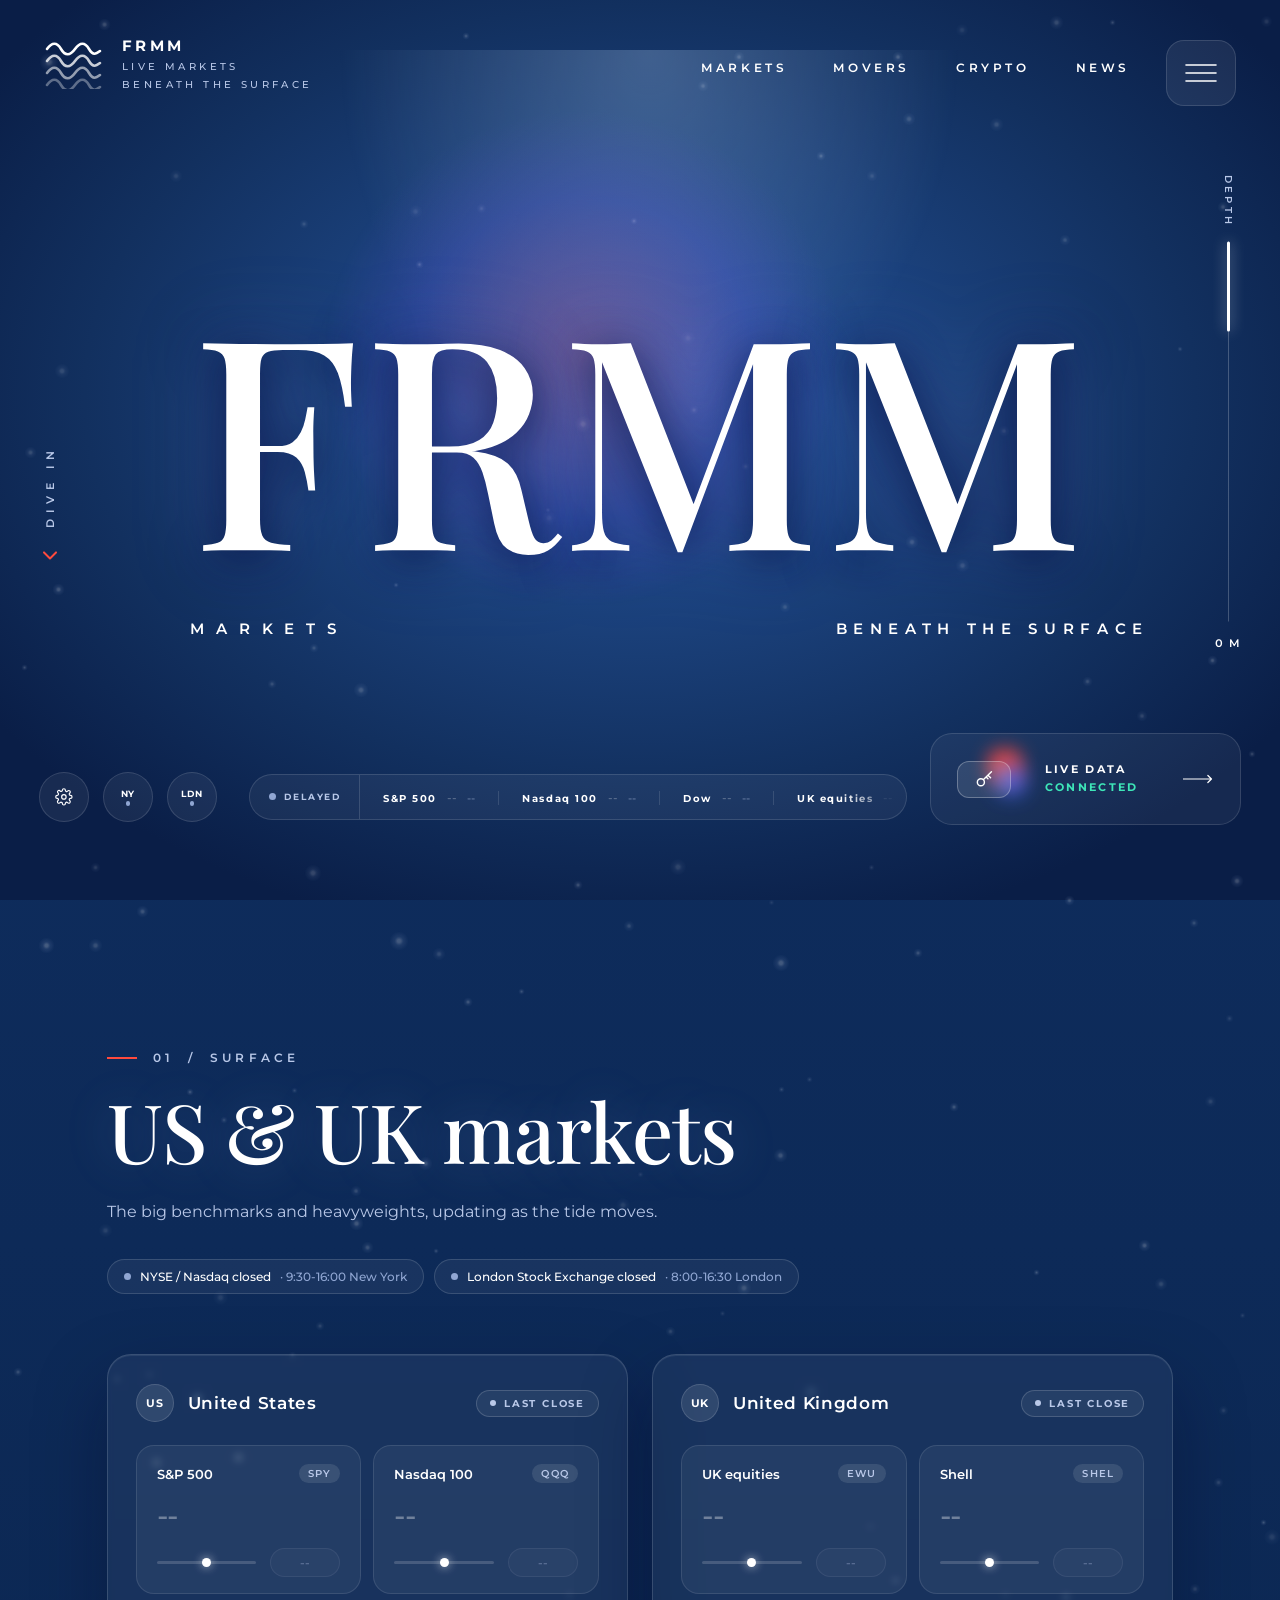
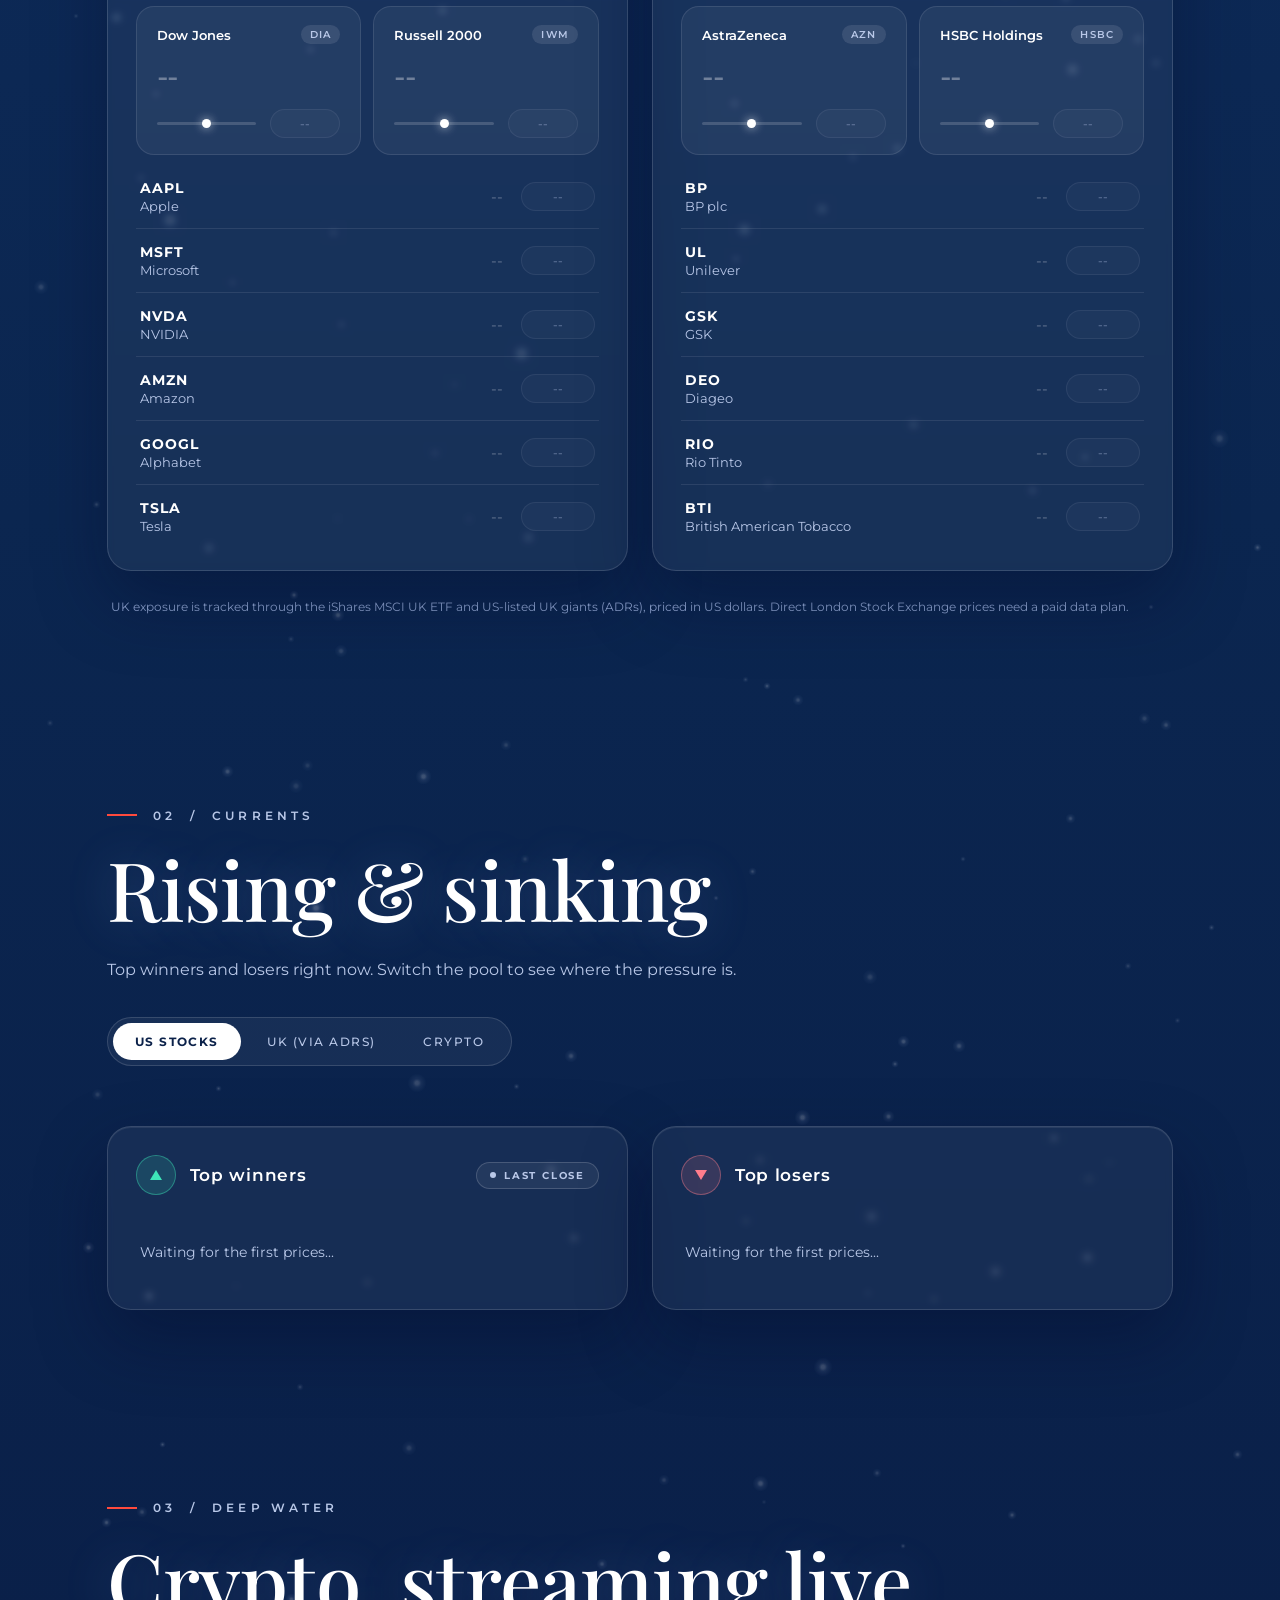
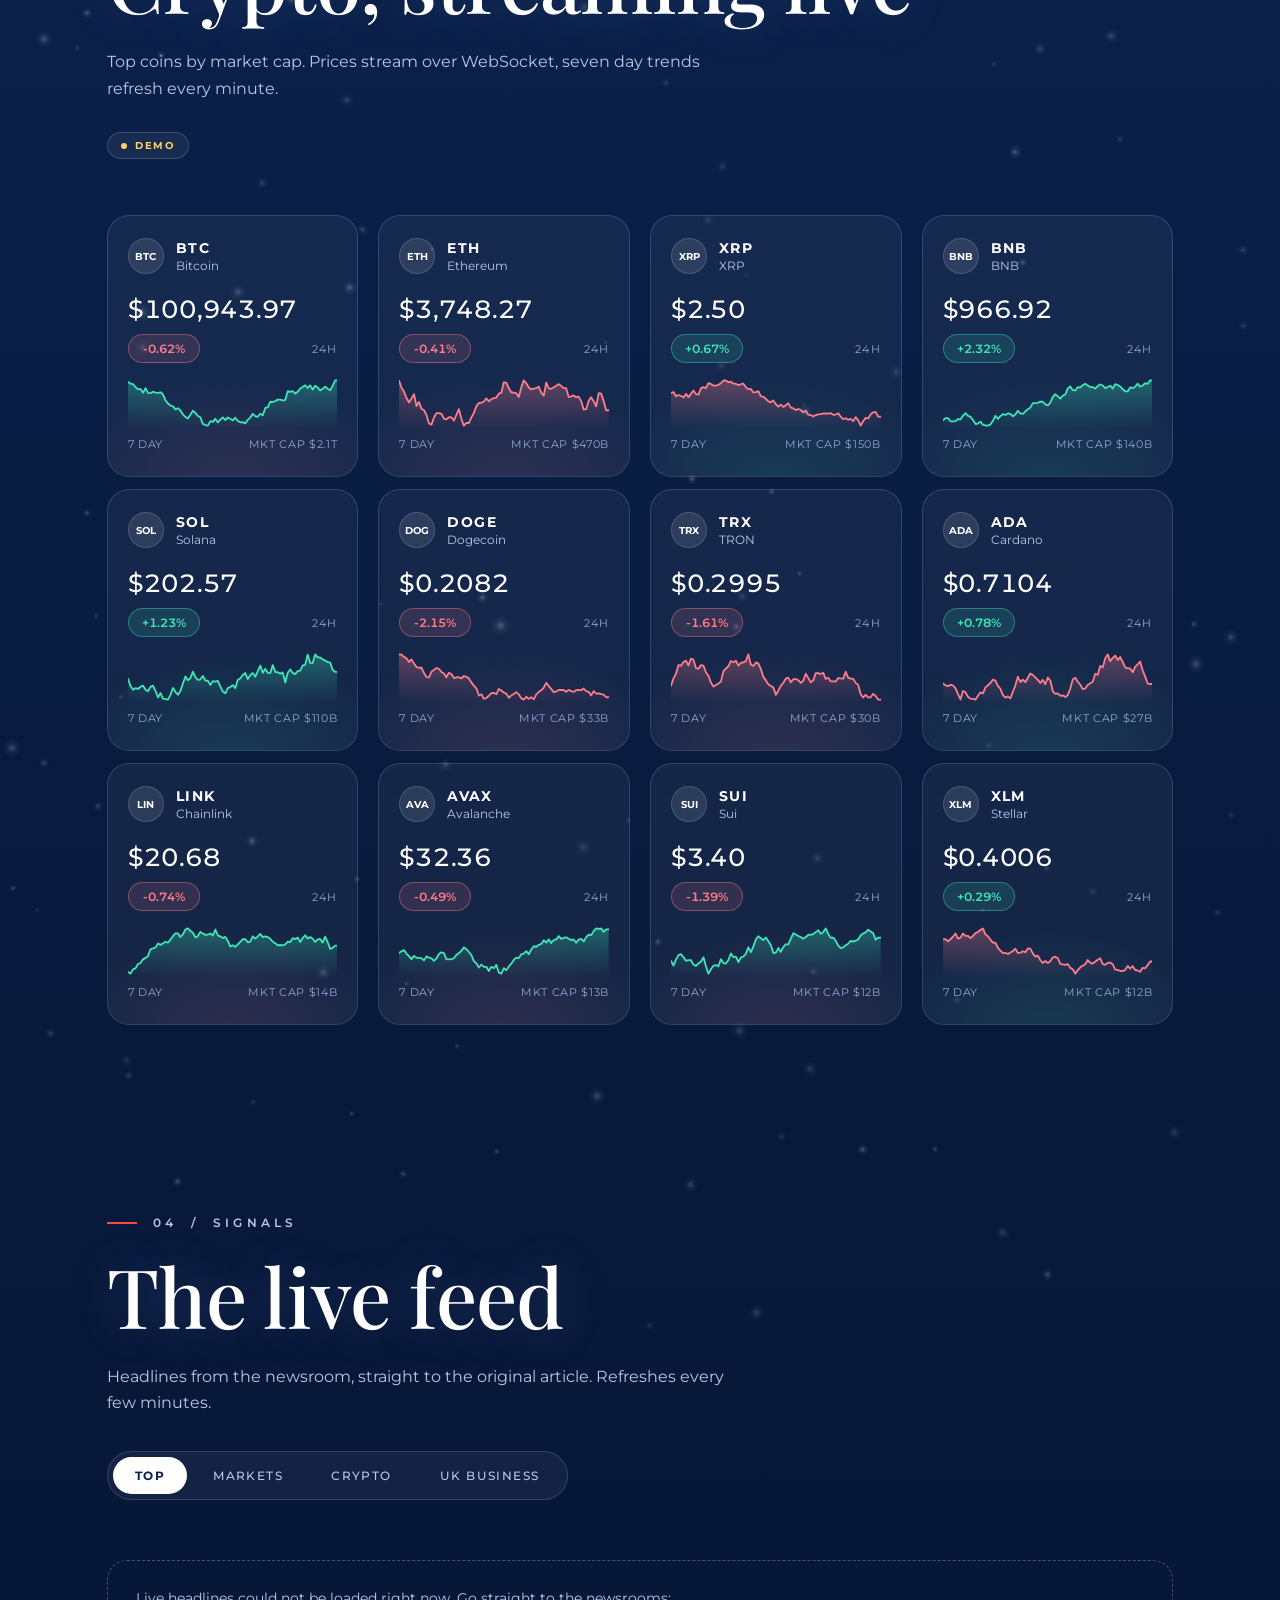
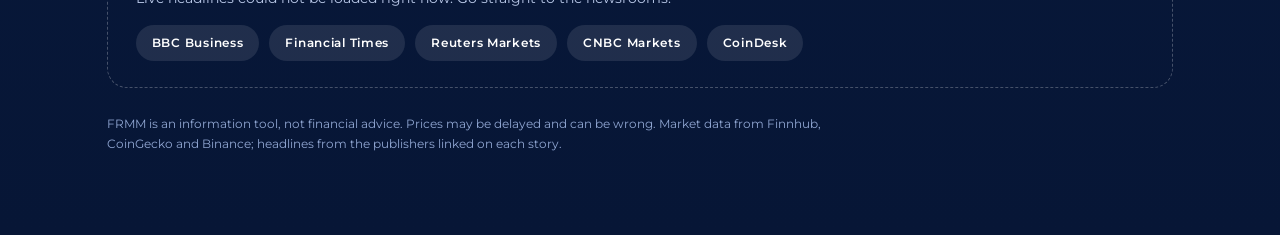
==== commit 9a06198a: "Add files via upload" ====
--- a/index.html
+++ b/index.html
@@ -20,7 +20,6 @@
 <a class="skip" href="#markets">Skip to the markets</a>
 
 <div id="specks" class="specks" aria-hidden="true"></div>
-<canvas id="bubbles" class="bubbles" aria-hidden="true"></canvas>
 
 <!-- ===== Header ===== -->
 <header class="top" id="top">
@@ -67,7 +66,7 @@
   <div class="stage">
     <div class="hero__shaft" aria-hidden="true"></div>
     <div class="hero__glow" aria-hidden="true"></div>
-    <picture><source media="(max-width: 720px)" srcset="assets/betta-b.webp" width="795" height="941"><img class="hero__fish" src="assets/betta-a.webp" alt="" width="712" height="845" fetchpriority="high" decoding="async"></picture>
+    <picture><source media="(max-width: 720px)" srcset="assets/betta-b.webp" width="1100" height="1138"><img class="hero__fish" src="assets/betta-a.webp" alt="" width="1500" height="1552" fetchpriority="high" decoding="async"></picture>
     <h1 class="hero__word">FRMM</h1>
     <p class="hero__markets">MARKETS</p>
     <p class="hero__tag">BENEATH THE SURFACE</p>
@@ -123,9 +122,9 @@
         </div>
         <div class="tiles" id="ukTiles"></div>
         <div class="rows" id="ukRows"></div>
-        <p class="foot">UK exposure is tracked through the iShares MSCI UK ETF and US-listed UK giants (ADRs), priced in US dollars. Direct London Stock Exchange prices need a paid data plan.</p>
-      </section>
-    </div>
+      </section>
+    </div>
+    <p class="foot foot--wide reveal">UK exposure is tracked through the iShares MSCI UK ETF and US-listed UK giants (ADRs), priced in US dollars. Direct London Stock Exchange prices need a paid data plan.</p>
   </div>
 </section>
 
@@ -199,7 +198,7 @@
 
 <!-- ===== Menu / connect ===== -->
 <div class="menu" id="menu" role="dialog" aria-modal="true" aria-label="Menu" hidden>
-  <img class="menu__fish" src="assets/betta-b.webp" alt="" width="795" height="941" loading="lazy" decoding="async">
+  <img class="menu__fish" src="assets/betta-b.webp" alt="" width="1100" height="1138" loading="lazy" decoding="async">
   <div class="menu__inner">
     <ul class="menu__links">
       <li><a href="#markets"><em>01</em>Markets</a></li>
--- a/css/styles.css
+++ b/css/styles.css
@@ -53,7 +53,6 @@
   0%, 100% { opacity: var(--lo); transform: scale(.78); }
   50% { opacity: var(--hi); transform: scale(1.12); }
 }
-.bubbles { position: fixed; inset: 0; width: 100%; height: 100%; z-index: 1; pointer-events: none; }
 
 
 /* ---------- header ---------- */
@@ -214,11 +213,12 @@
 .badge.is-demo { color: #ffd166; }
 .badge.is-close { color: var(--muted); }
 
-.cols { display: grid; grid-template-columns: repeat(2, minmax(0, 1fr)); gap: 24px; margin-top: 60px; align-items: start; }
+.cols { display: grid; grid-template-columns: repeat(2, minmax(0, 1fr)); gap: 24px; margin-top: 60px; align-items: stretch; }
 .panel {
   padding: 28px 28px 22px; border-radius: 24px; background: var(--glass); border: 1px solid var(--line);
   box-shadow: 0 30px 70px rgba(2, 10, 40, .35), inset 0 1px 0 rgba(255, 255, 255, .08);
   backdrop-filter: blur(3px); -webkit-backdrop-filter: blur(3px);
+  display: flex; flex-direction: column;
 }
 .panel__head { display: flex; align-items: center; justify-content: space-between; margin-bottom: 22px; min-height: 40px; }
 .panel__head h3 { display: flex; align-items: center; gap: 14px; font-size: 17px; font-weight: 600; letter-spacing: .04em; }
@@ -261,7 +261,7 @@
 .row .range { display: none; }
 .row .price { min-width: 92px; text-align: right; font-size: 15px; }
 .foot { margin: 14px 4px 0; font-size: 12px; line-height: 1.7; color: var(--faint); }
-.foot--wide { margin: 34px 0 0; }
+.foot--wide { margin: 26px 4px 0; }
 
 /* movers */
 .movers { }
@@ -305,7 +305,7 @@
 }
 .feature:hover { transform: translateY(-3px); border-color: rgba(255, 255, 255, .28); }
 .feature__art { position: relative; flex: none; width: 43.3%; overflow: hidden; background: radial-gradient(ellipse 70% 70% at 40% 30%, #2a57ad, #10306a 60%, #0a2049); }
-.feature__art img { position: absolute; left: -2.5%; top: -1.8%; width: 105%; max-width: none; height: auto; filter: drop-shadow(0 18px 24px rgba(3, 10, 44, .5)); animation: drift 10s ease-in-out infinite; }
+.feature__art img { position: absolute; left: 0; top: -4%; width: 100%; height: 108%; object-fit: contain; max-width: none; filter: drop-shadow(0 18px 24px rgba(3, 10, 44, .5)); animation: drift 10s ease-in-out infinite; }
 .feature__body { flex: 1; display: flex; flex-direction: column; justify-content: center; gap: 18px; padding: 34px 48px; min-width: 0; }
 .tag { display: flex; align-items: center; flex-wrap: wrap; gap: 12px; }
 .tag b { font-size: 10.5px; font-weight: 700; letter-spacing: .1em; padding: 4px 10px; border-radius: 999px; background: rgba(255, 255, 255, .12); text-transform: uppercase; }
@@ -357,8 +357,12 @@
 body.menu-open { overflow: hidden; }
 
 /* ---------- reveal ---------- */
-.reveal { opacity: 0; transform: translateY(22px); transition: opacity .8s ease, transform .8s ease; }
-.reveal.is-in { opacity: 1; transform: none; }
+.reveal { opacity: 0; transform: translateY(28px); transition: opacity 1.1s cubic-bezier(.22, .61, .36, 1), transform 1.1s cubic-bezier(.22, .61, .36, 1); will-change: opacity, transform; }
+.reveal.is-in { opacity: 1; transform: none; will-change: auto; }
+/* soft hand-off between the hero and the first section as you scroll */
+.hero { --hp: 0; }
+.stage { opacity: calc(1 - var(--hp) * .85); }
+.hero__fish { will-change: transform; }
 .no-js .reveal { opacity: 1; transform: none; }
 
 /* ==========================================================================
@@ -374,7 +378,7 @@
   .brand__text span:last-child { display: none; }
   .feature { flex-direction: column; }
   .feature__art { width: 100%; height: 300px; }
-  .feature__art img { left: 50%; width: 520px; transform: translateX(-50%); animation: none; }
+  .feature__art img { left: 0; top: 0; width: 100%; height: 100%; animation: none; }
   .menu__inner { grid-template-columns: 1fr; row-gap: 40px; }
   .menu__links { grid-row: auto; }
   .menu__legal { grid-column: 1; }
@@ -446,7 +450,6 @@
   .coin__foot span:last-child { display: none; }
   .feature__body { padding: 26px 22px; gap: 14px; }
   .feature__art { height: 240px; }
-  .feature__art img { width: 420px; }
   .n { padding: 18px 18px; gap: 14px; }
   .menu__inner { padding-top: 110px; }
   .menu__card { padding: 26px 22px; }
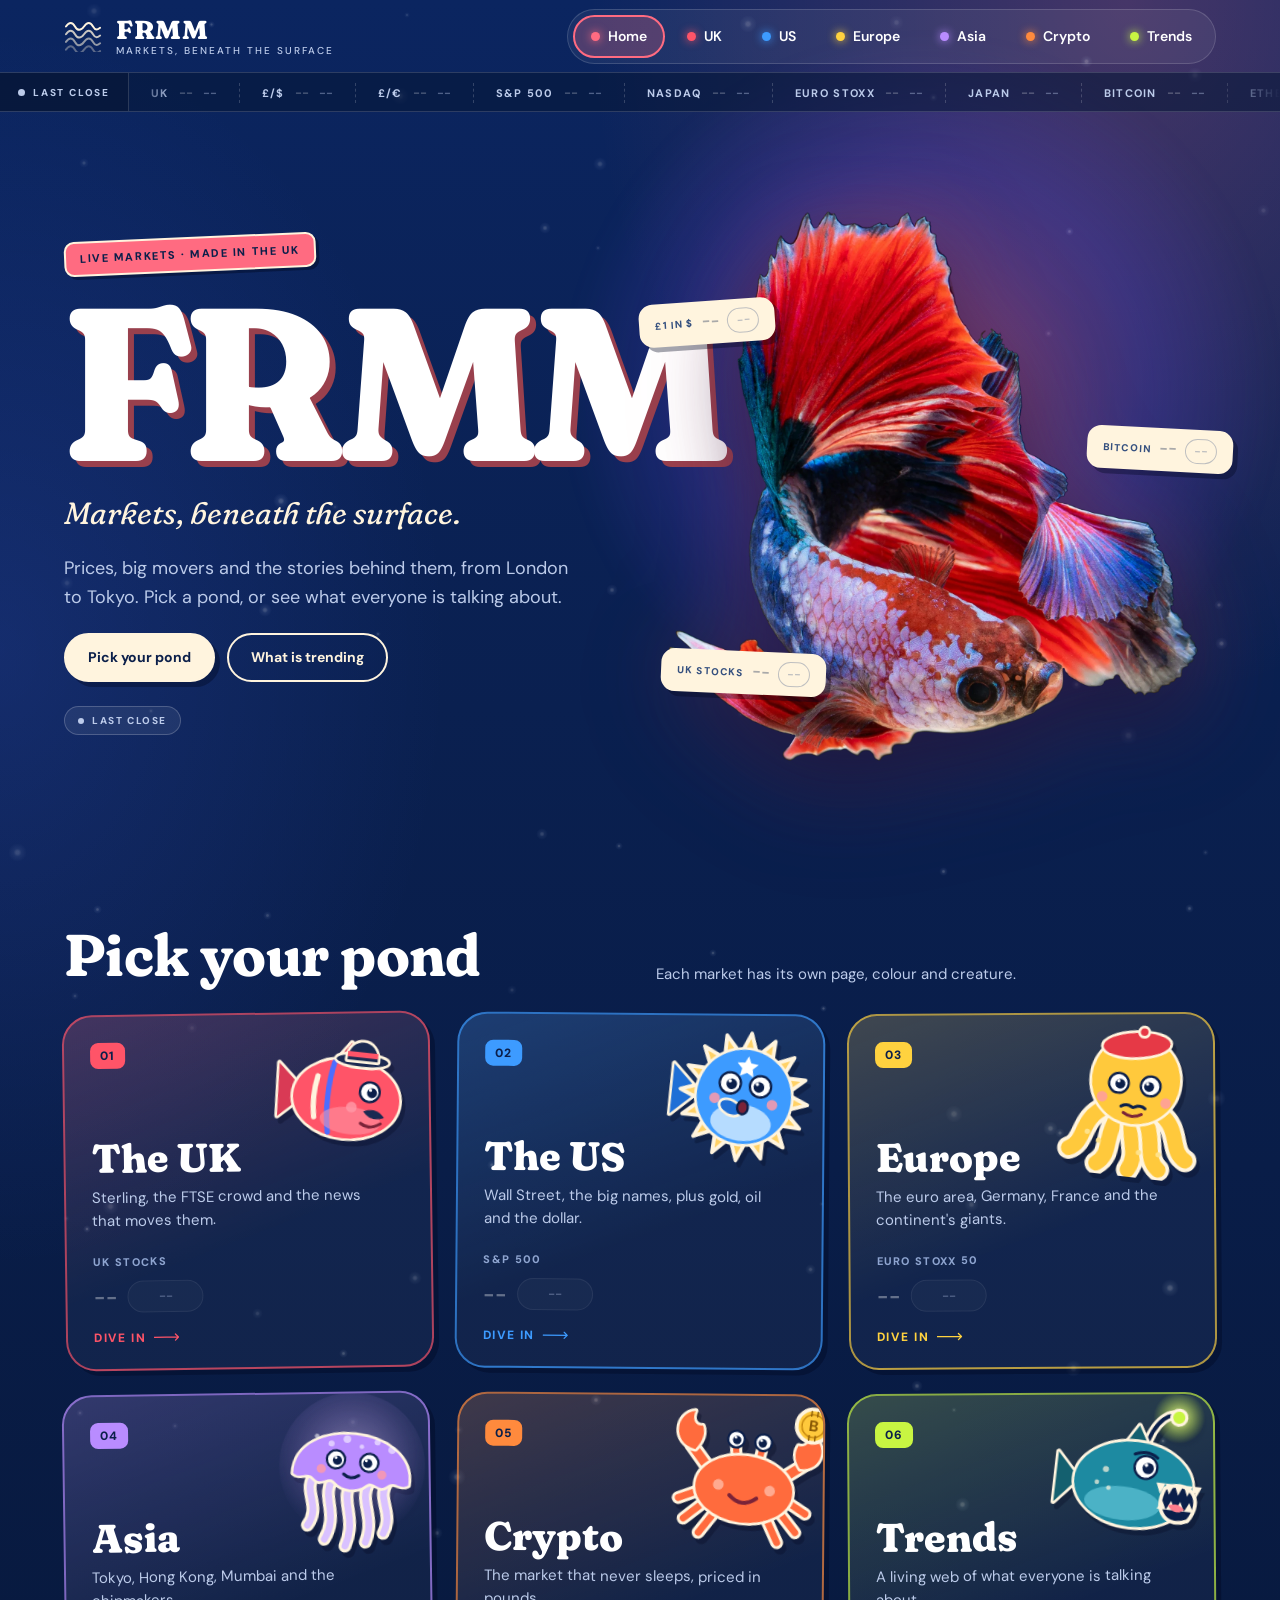
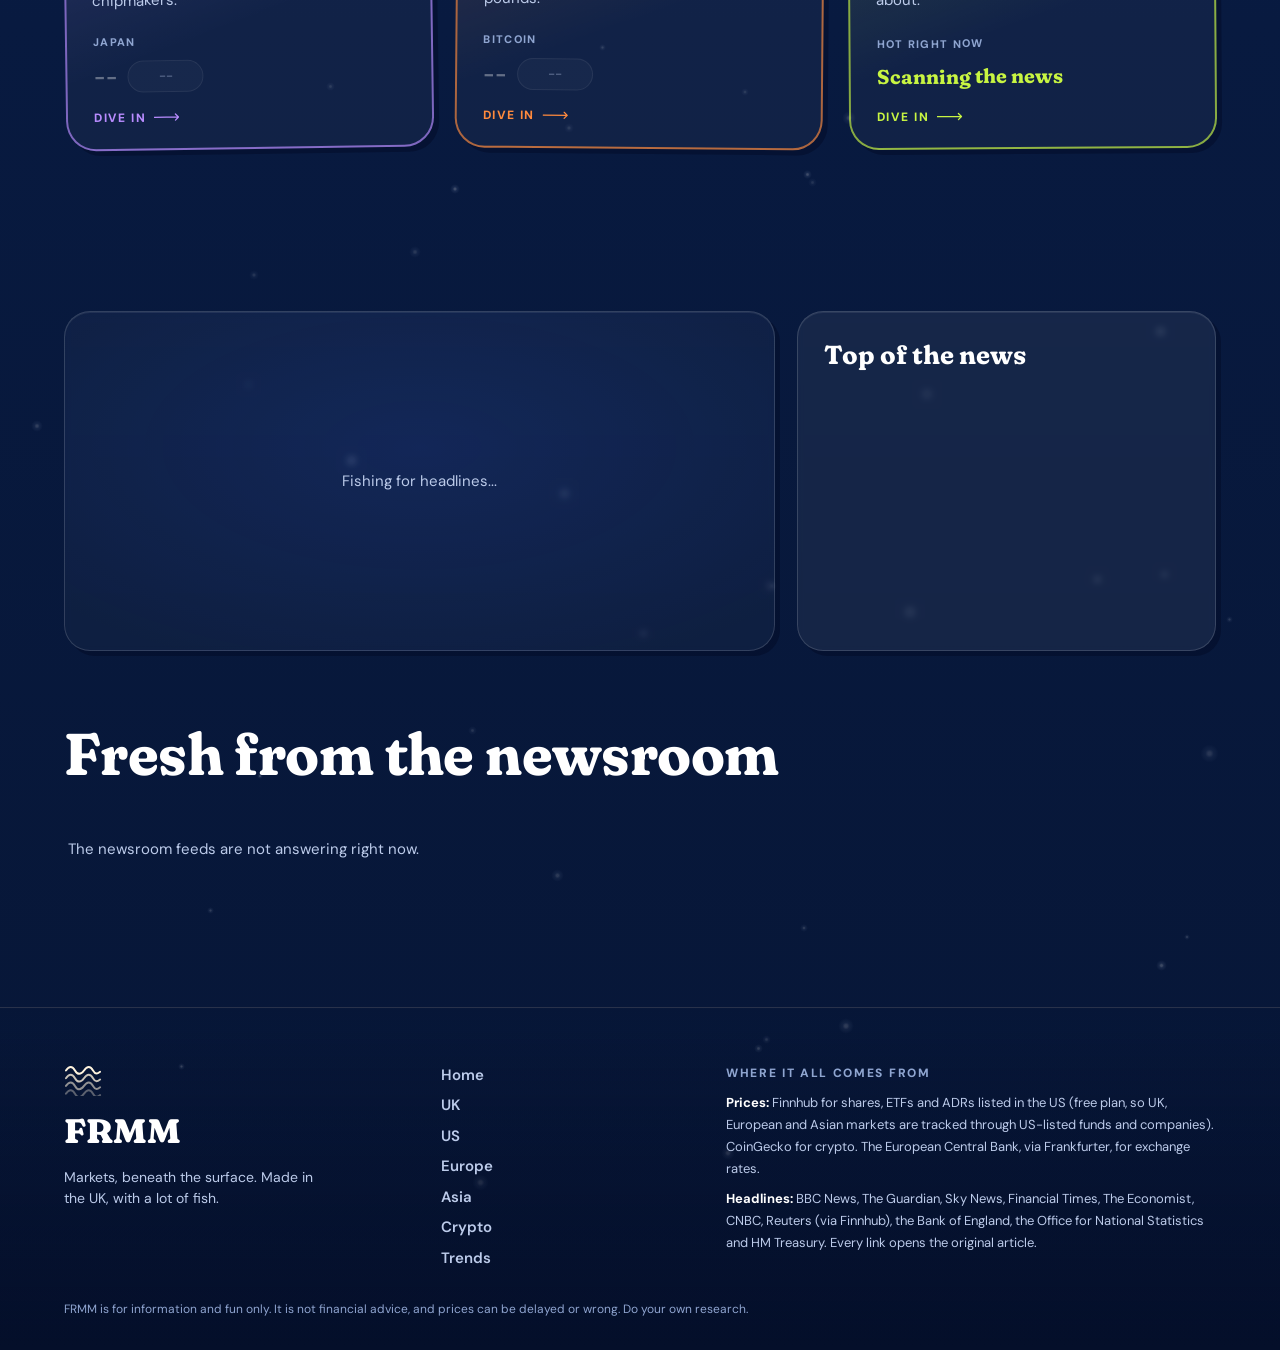
==== commit 062ae91c: "Add files via upload" ====
--- a/index.html
+++ b/index.html
@@ -3,230 +3,78 @@
 <head>
 <meta charset="utf-8">
 <meta name="viewport" content="width=device-width, initial-scale=1, viewport-fit=cover">
-<title>FRMM | Live markets, beneath the surface</title>
-<meta name="description" content="FRMM is a live market tracker: US and UK stocks, top winners and losers, crypto and a real-time news feed that links straight to the source.">
+<title>FRMM | Markets, beneath the surface</title>
+<meta name="description" content="A playful live market tracker for the UK: UK, US, European and Asian markets, crypto in pounds, and a web of what the news is talking about.">
 <meta name="theme-color" content="#0a1e47">
 <meta property="og:title" content="FRMM | Markets, beneath the surface">
-<meta property="og:description" content="Live US and UK markets, movers, crypto and news.">
+<meta property="og:description" content="A playful live market tracker for the UK: UK, US, European and Asian markets, crypto in pounds, and a web of what the news is talking about.">
 <meta property="og:type" content="website">
 <link rel="icon" href="assets/favicon.svg" type="image/svg+xml">
 <link rel="preconnect" href="https://fonts.googleapis.com">
 <link rel="preconnect" href="https://fonts.gstatic.com" crossorigin>
-<link rel="stylesheet" href="https://fonts.googleapis.com/css2?family=Montserrat:wght@400;500;600;700&family=Playfair+Display:ital,wght@0,400;0,500;0,600;1,400;1,500&display=swap">
+<link rel="stylesheet" href="https://fonts.googleapis.com/css2?family=DM+Sans:opsz,wght@9..40,400..800&family=Fraunces:opsz,wght,SOFT,WONK@9..144,400..900,0..100,0..1&display=swap">
 <link rel="stylesheet" href="css/styles.css">
 </head>
-<body>
+<body data-page="home">
+<a class="skip" href="#main">Skip to the content</a>
 
-<a class="skip" href="#markets">Skip to the markets</a>
-
-<div id="specks" class="specks" aria-hidden="true"></div>
-
-<!-- ===== Header ===== -->
-<header class="top" id="top">
-  <a class="brand" href="#hero" aria-label="FRMM home">
-    <svg class="brand__mark" viewBox="0 0 62 50" fill="none" stroke="#fff" stroke-width="2.6" stroke-linecap="round" aria-hidden="true">
-      <path d="M3 10c5-7 10-7 14 0s9 7 14 0 10-7 14 0 7 5 11 2"/>
-      <path d="M3 22c5-7 10-7 14 0s9 7 14 0 10-7 14 0 7 5 11 2" opacity=".78"/>
-      <path d="M3 34c5-7 10-7 14 0s9 7 14 0 10-7 14 0 7 5 11 2" opacity=".56"/>
-      <path d="M3 46c5-7 10-7 14 0s9 7 14 0 10-7 14 0 7 5 11 2" opacity=".34"/>
-    </svg>
-    <span class="brand__text">
-      <b>FRMM</b>
-      <span>LIVE MARKETS</span>
-      <span>BENEATH THE SURFACE</span>
-    </span>
-  </a>
-  <nav class="nav" aria-label="Sections">
-    <a href="#markets" data-nav="markets">MARKETS</a>
-    <a href="#movers" data-nav="movers">MOVERS</a>
-    <a href="#crypto" data-nav="crypto">CRYPTO</a>
-    <a href="#news" data-nav="news">NEWS</a>
-  </nav>
-  <button class="burger" id="burger" type="button" aria-label="Open menu" aria-expanded="false" aria-controls="menu">
-    <svg class="i-open" width="34" height="22" viewBox="0 0 34 22" fill="none" stroke="#fff" stroke-width="1.6" stroke-linecap="round" aria-hidden="true"><path d="M2 3h30M2 11h30M2 19h30"/></svg>
-    <svg class="i-close" width="26" height="26" viewBox="0 0 26 26" fill="none" stroke="#fff" stroke-width="1.6" stroke-linecap="round" aria-hidden="true"><path d="M5 5l16 16M21 5L5 21"/></svg>
-  </button>
-</header>
-
-<!-- ===== Side rails ===== -->
-<a class="rail rail--left" id="railLeft" href="#markets">
-  <span id="railLeftText">DIVE IN</span>
-  <svg width="16" height="10" viewBox="0 0 16 10" fill="none" stroke="#ff4a3d" stroke-width="2" stroke-linecap="round" stroke-linejoin="round" aria-hidden="true"><path d="M2 2l6 6 6-6"/></svg>
-</a>
-<div class="rail rail--right" aria-hidden="true">
-  <span class="rail__label">DEPTH</span>
-  <span class="rail__track"><i id="depthThumb"></i></span>
-  <span class="rail__value"><b id="depthValue">0</b> M</span>
-</div>
-
-<main>
-
-<!-- ===== Hero ===== -->
-<section class="hero" id="hero" aria-label="FRMM">
-  <div class="stage">
-    <div class="hero__shaft" aria-hidden="true"></div>
+<main id="main">
+  <section class="hero">
     <div class="hero__glow" aria-hidden="true"></div>
-    <picture><source media="(max-width: 720px)" srcset="assets/betta-b.webp" width="1100" height="1138"><img class="hero__fish" src="assets/betta-a.webp" alt="" width="1500" height="1552" fetchpriority="high" decoding="async"></picture>
-    <h1 class="hero__word">FRMM</h1>
-    <p class="hero__markets">MARKETS</p>
-    <p class="hero__tag">BENEATH THE SURFACE</p>
-
-    <div class="hero__dock">
-      <button class="dot dot--gear" type="button" data-open-menu aria-label="Connect live data">
-        <svg width="20" height="20" viewBox="0 0 24 24" fill="none" stroke="#fff" stroke-width="1.6" stroke-linecap="round" stroke-linejoin="round" aria-hidden="true"><circle cx="12" cy="12" r="3"/><path d="M19.4 15a1.7 1.7 0 0 0 .3 1.9l.1.1a2 2 0 1 1-2.8 2.8l-.1-.1a1.7 1.7 0 0 0-1.9-.3 1.7 1.7 0 0 0-1 1.5V21a2 2 0 1 1-4 0v-.1a1.7 1.7 0 0 0-1.1-1.5 1.7 1.7 0 0 0-1.9.3l-.1.1a2 2 0 1 1-2.8-2.8l.1-.1a1.7 1.7 0 0 0 .3-1.9 1.7 1.7 0 0 0-1.5-1H3a2 2 0 1 1 0-4h.1a1.7 1.7 0 0 0 1.5-1.1 1.7 1.7 0 0 0-.3-1.9l-.1-.1a2 2 0 1 1 2.8-2.8l.1.1a1.7 1.7 0 0 0 1.9.3h0a1.7 1.7 0 0 0 1-1.5V3a2 2 0 1 1 4 0v.1a1.7 1.7 0 0 0 1 1.5h0a1.7 1.7 0 0 0 1.9-.3l.1-.1a2 2 0 1 1 2.8 2.8l-.1.1a1.7 1.7 0 0 0-.3 1.9v0a1.7 1.7 0 0 0 1.5 1H21a2 2 0 1 1 0 4h-.1a1.7 1.7 0 0 0-1.5 1z"/></svg>
-      </button>
-      <span class="dot dot--ny" id="hourNy" role="img" aria-label="NYSE and Nasdaq"><b>NY</b><i></i></span>
-      <span class="dot dot--ldn" id="hourLdn" role="img" aria-label="London Stock Exchange"><b>LDN</b><i></i></span>
-
-      <div class="ticker" aria-label="Market ticker">
-        <span class="ticker__badge" id="tickerBadge"><i></i><span>LIVE</span></span>
-        <span class="ticker__mask"><span class="ticker__track" id="tickerTrack"></span></span>
+    <div class="wrap hero__grid">
+      <div class="hero__copy">
+        <p class="sticker">Live markets &middot; Made in the UK</p>
+        <h1 class="hero__word">FRMM</h1>
+        <p class="hero__tag">Markets, beneath the surface.</p>
+        <p class="hero__lede">Prices, big movers and the stories behind them, from London to Tokyo. Pick a pond, or see what everyone is talking about.</p>
+        <div class="hero__cta">
+          <a class="btn btn--solid" href="#ponds">Pick your pond</a>
+          <a class="btn" href="trends.html">What is trending</a>
+        </div>
+        <span class="badge" data-badge="stocks"><i></i><span>--</span></span>
       </div>
-
-      <button class="connect" type="button" data-open-menu>
-        <span class="connect__icon" aria-hidden="true">
-          <em class="connect__glow connect__glow--a"></em><em class="connect__glow connect__glow--b"></em>
-          <span class="connect__key"><svg width="30" height="30" viewBox="0 0 24 24" fill="none" stroke="#fff" stroke-width="1.6" stroke-linecap="round" stroke-linejoin="round"><circle cx="8" cy="15" r="4"/><path d="M11 12l9-9M16 7l3 3M14 9l2 2"/></svg></span>
-        </span>
-        <span class="connect__text" id="connectText">CONNECT<br>LIVE DATA</span>
-        <svg class="connect__arrow" width="34" height="10" viewBox="0 0 34 10" fill="none" stroke="#fff" stroke-width="1.4" stroke-linecap="round" stroke-linejoin="round" aria-hidden="true"><path d="M0 5h32M28 1l4 4-4 4"/></svg>
-      </button>
-    </div>
-  </div>
-</section>
-
-<!-- ===== 01 Markets ===== -->
-<section class="sec" id="markets" data-section="markets" data-next="NEXT: MOVERS" data-target="#movers">
-  <div class="wrap">
-    <div class="head reveal">
-      <p class="eyebrow"><i></i><span>01 &nbsp;/&nbsp; SURFACE</span></p>
-      <h2 class="h2">US &amp; UK markets</h2>
-      <p class="lede">The big benchmarks and heavyweights, updating as the tide moves.</p>
-      <div class="hours" id="hours"></div>
-    </div>
-
-    <div class="cols">
-      <section class="panel reveal" aria-labelledby="usTitle">
-        <div class="panel__head">
-          <h3 id="usTitle"><span class="flag">US</span>United States</h3>
-          <span class="badge" data-badge="stocks"><i></i><span>LIVE</span></span>
-        </div>
-        <div class="tiles" id="usTiles"></div>
-        <div class="rows" id="usRows"></div>
-      </section>
-
-      <section class="panel reveal" aria-labelledby="ukTitle">
-        <div class="panel__head">
-          <h3 id="ukTitle"><span class="flag">UK</span>United Kingdom</h3>
-          <span class="badge" data-badge="stocks"><i></i><span>LIVE</span></span>
-        </div>
-        <div class="tiles" id="ukTiles"></div>
-        <div class="rows" id="ukRows"></div>
-      </section>
-    </div>
-    <p class="foot foot--wide reveal">UK exposure is tracked through the iShares MSCI UK ETF and US-listed UK giants (ADRs), priced in US dollars. Direct London Stock Exchange prices need a paid data plan.</p>
-  </div>
-</section>
-
-<!-- ===== 02 Movers ===== -->
-<section class="sec" id="movers" data-section="movers" data-next="NEXT: CRYPTO" data-target="#crypto">
-  <div class="wrap">
-    <div class="head reveal">
-      <p class="eyebrow"><i></i><span>02 &nbsp;/&nbsp; CURRENTS</span></p>
-      <h2 class="h2">Rising &amp; sinking</h2>
-      <p class="lede">Top winners and losers right now. Switch the pool to see where the pressure is.</p>
-      <div class="seg" id="moversTabs" role="tablist" aria-label="Movers pool">
-        <button type="button" role="tab" aria-selected="true" data-pool="us">US STOCKS</button>
-        <button type="button" role="tab" aria-selected="false" data-pool="uk">UK (VIA ADRS)</button>
-        <button type="button" role="tab" aria-selected="false" data-pool="crypto">CRYPTO</button>
+      <div class="hero__art">
+        <img class="hero__fish" src="assets/betta-a.webp" width="1500" height="1552" alt="A red and blue betta fish drifting in dark water" fetchpriority="high">
+        <span class="stk stk--a" data-stick="GBPUSD"><b>&pound;1 in $</b><span class="price">--</span><span class="pct flat">--</span></span>
+        <span class="stk stk--b" data-stick="BTC"><b>Bitcoin</b><span class="price">--</span><span class="pct flat">--</span></span>
+        <span class="stk stk--c" data-stick="EWU"><b>UK stocks</b><span class="price">--</span><span class="pct flat">--</span></span>
       </div>
     </div>
+  </section>
 
-    <div class="cols">
-      <section class="panel reveal" aria-labelledby="winTitle">
-        <div class="panel__head">
-          <h3 id="winTitle"><span class="arrow arrow--up"><svg width="14" height="12" viewBox="0 0 14 12" aria-hidden="true"><path d="M7 1l6 10H1z" fill="#3ee6b8"/></svg></span>Top winners</h3>
-          <span class="badge" data-badge="movers"><i></i><span>LIVE</span></span>
-        </div>
-        <ol class="movers" id="winners"></ol>
-      </section>
-      <section class="panel reveal" aria-labelledby="loseTitle">
-        <div class="panel__head">
-          <h3 id="loseTitle"><span class="arrow arrow--down"><svg width="14" height="12" viewBox="0 0 14 12" aria-hidden="true"><path d="M7 11L1 1h12z" fill="#ff7d8c"/></svg></span>Top losers</h3>
-        </div>
-        <ol class="movers" id="losers"></ol>
-      </section>
+  <section class="sec" id="ponds-sec">
+    <div class="wrap">
+      <div class="sec__head reveal"><h2 class="h2" id="ponds-h">Pick your pond</h2><p class="sub">Each market has its own page, colour and creature.</p></div>
+      <div class="pondgrid" id="ponds"></div>
     </div>
-  </div>
-</section>
+  </section>
 
-<!-- ===== 03 Crypto ===== -->
-<section class="sec" id="crypto" data-section="crypto" data-next="NEXT: NEWS" data-target="#news">
-  <div class="wrap">
-    <div class="head reveal">
-      <p class="eyebrow"><i></i><span>03 &nbsp;/&nbsp; DEEP WATER</span></p>
-      <h2 class="h2">Crypto, streaming live</h2>
-      <p class="lede">Top coins by market cap. Prices stream over WebSocket, seven day trends refresh every minute.</p>
-      <span class="badge" data-badge="crypto"><i></i><span>LIVE</span></span>
-    </div>
-    <div class="coins" id="coinGrid"></div>
-  </div>
-</section>
-
-<!-- ===== 04 News ===== -->
-<section class="sec sec--last" id="news" data-section="news" data-next="BACK TO SURFACE" data-target="#hero">
-  <div class="wrap">
-    <div class="head reveal">
-      <p class="eyebrow"><i></i><span>04 &nbsp;/&nbsp; SIGNALS</span></p>
-      <h2 class="h2">The live feed</h2>
-      <p class="lede">Headlines from the newsroom, straight to the original article. Refreshes every few minutes.</p>
-      <div class="seg" id="newsTabs" role="tablist" aria-label="News category">
-        <button type="button" role="tab" aria-selected="true" data-tab="top">TOP</button>
-        <button type="button" role="tab" aria-selected="false" data-tab="markets">MARKETS</button>
-        <button type="button" role="tab" aria-selected="false" data-tab="crypto">CRYPTO</button>
-        <button type="button" role="tab" aria-selected="false" data-tab="uk">UK BUSINESS</button>
+  <section class="sec" id="hot">
+    <div class="wrap">
+      <div class="sec__head reveal"><h2 class="h2">What is everyone saying?</h2><a class="btn" href="trends.html">Open the full web</a></div>
+      <div class="wavesgrid reveal">
+        <div class="panel webbox webbox--mini" id="miniWeb"><p class="empty">Fishing for headlines...</p></div>
+        <div class="panel toplist"><h3>Top of the news</h3><ol id="topList"></ol></div>
       </div>
     </div>
-    <div id="newsFeature" class="reveal"></div>
-    <div class="news" id="newsList"></div>
-    <p class="foot foot--wide" id="newsFoot"></p>
-    <p class="disclaimer">FRMM is an information tool, not financial advice. Prices may be delayed and can be wrong. Market data from Finnhub, CoinGecko and Binance; headlines from the publishers linked on each story.</p>
-  </div>
-</section>
+  </section>
 
+  <section class="sec sec--last" id="news">
+    <div class="wrap">
+      <div class="sec__head reveal"><h2 class="h2">Fresh from the newsroom</h2></div>
+      <div class="cards reveal" id="cards"></div>
+    </div>
+  </section>
 </main>
 
-<!-- ===== Menu / connect ===== -->
-<div class="menu" id="menu" role="dialog" aria-modal="true" aria-label="Menu" hidden>
-  <img class="menu__fish" src="assets/betta-b.webp" alt="" width="1100" height="1138" loading="lazy" decoding="async">
-  <div class="menu__inner">
-    <ul class="menu__links">
-      <li><a href="#markets"><em>01</em>Markets</a></li>
-      <li><a href="#movers"><em>02</em>Movers</a></li>
-      <li><a href="#crypto"><em>03</em>Crypto</a></li>
-      <li><a href="#news"><em>04</em>News</a></li>
-    </ul>
-    <form class="menu__card" id="keyForm" autocomplete="off">
-      <h3>Connect live data</h3>
-      <p>Crypto and news work with no signup. Live US stocks, indices and UK ADRs use a free Finnhub API key. It is already built in; paste another to replace it. Keys you paste are stored only in this browser.</p>
-      <label for="keyInput">FINNHUB API KEY</label>
-      <input id="keyInput" type="password" inputmode="text" spellcheck="false" autocapitalize="off" autocomplete="off" placeholder="Paste key">
-      <p class="menu__note" id="keyNote" role="status"></p>
-      <div class="menu__actions">
-        <button type="button" class="btn btn--ghost" id="clearKey">REMOVE KEY</button>
-        <button type="submit" class="btn btn--solid">SAVE &amp; RELOAD</button>
-      </div>
-    </form>
-    <p class="menu__legal">FRMM is an information tool, not financial advice. Prices may be delayed and can be wrong.</p>
-  </div>
-</div>
-
-<noscript><p class="noscript">FRMM needs JavaScript to show live prices.</p></noscript>
-
+<noscript><p style="position:relative;z-index:5;padding:120px 24px 24px;text-align:center;color:#fff">FRMM needs JavaScript to fetch live prices and headlines. Please turn it on and reload.</p></noscript>
 <script src="js/config.js"></script>
+<script src="js/core.js"></script>
 <script src="js/markets.js"></script>
-<script src="js/news.js"></script>
-<script src="js/ocean.js"></script>
-<script src="js/app.js"></script>
+<script src="js/data.js"></script>
+<script src="js/feeds.js"></script>
+<script src="js/trends.js"></script>
+<script src="js/ui.js"></script>
+<script src="js/page.js"></script>
 </body>
 </html>
--- a/css/styles.css
+++ b/css/styles.css
@@ -1,467 +1,465 @@
 /* ==========================================================================
    FRMM  |  Markets, beneath the surface
-   Layout: full-bleed hero, numbered sections, side rails, glass panels.
+   Playful deep-sea. Each pond (page) has its own accent colour and creature.
    ========================================================================== */
 
 :root {
-  --red: #ff4a3d;
+  --accent: #ff6b81;
+  --bg: #071636;
+  --ink: #0b1f4a;
+  --cream: #fff4de;
   --up: #3ee6b8;
   --down: #ff7d8c;
-  --muted: #b9c8e8;
-  --faint: #90a6d2;
-  --line: rgba(255, 255, 255, 0.14);
-  --glass: rgba(255, 255, 255, 0.05);
-  --ink: #0b2149;
-  --serif: 'Playfair Display', 'Times New Roman', serif;
-  --sans: 'Montserrat', 'Helvetica Neue', Arial, sans-serif;
-  --gutter: clamp(20px, 8.34vw, 120px);
+  --muted: #bccbea;
+  --faint: #8fa5d0;
+  --line: rgba(255, 255, 255, 0.15);
+  --glass: rgba(255, 255, 255, 0.06);
+  --serif: 'Fraunces', 'Iowan Old Style', Georgia, serif;
+  --sans: 'DM Sans', 'Helvetica Neue', Arial, sans-serif;
+  --pop: 5px 5px 0 rgba(2, 8, 30, 0.35);
+  --gutter: clamp(18px, 5vw, 72px);
+  --bar: 72px;
+  --strip: 40px;
 }
 
 *, *::before, *::after { box-sizing: border-box; }
-html { scroll-behavior: smooth; -webkit-text-size-adjust: 100%; }
+html { scroll-behavior: smooth; -webkit-text-size-adjust: 100%; scroll-padding-top: 130px; }
 body {
-  margin: 0;
-  font-family: var(--sans);
-  color: #fff;
-  background: linear-gradient(180deg, #0a1e47 0%, #0e2c5c 16%, #0b2650 42%, #0a2049 64%, #081a3d 82%, #071636 100%);
-  background-color: #0a1e47;
-  overflow-x: hidden;
-  -webkit-font-smoothing: antialiased;
-  text-rendering: optimizeLegibility;
+  margin: 0; min-height: 100vh; font-family: var(--sans); font-size: 16px; line-height: 1.5; color: #fff; overflow-x: hidden;
+  background:
+    radial-gradient(60% 34% at 88% 0%, color-mix(in srgb, var(--accent) 24%, transparent), transparent 70%),
+    radial-gradient(50% 30% at 0% 22%, rgba(77, 109, 255, .16), transparent 70%),
+    linear-gradient(180deg, #0b2560 0%, #0a2050 24%, #081a40 55%, #071636 100%);
+  background-color: var(--bg);
+  -webkit-font-smoothing: antialiased; text-rendering: optimizeLegibility;
 }
 a { color: inherit; text-decoration: none; }
 button { font: inherit; color: inherit; cursor: pointer; }
-h1, h2, h3, p, ul, ol { margin: 0; padding: 0; }
+h1, h2, h3, h4, p, ul, ol, figure { margin: 0; padding: 0; }
 ul, ol { list-style: none; }
-img { display: block; max-width: 100%; }
+img, svg { display: block; max-width: 100%; }
 picture { display: contents; }
-:focus-visible { outline: 2px solid #fff; outline-offset: 3px; border-radius: 6px; }
+:focus-visible { outline: 3px solid var(--cream); outline-offset: 3px; border-radius: 8px; }
 [hidden] { display: none !important; }
-
-.skip { position: fixed; left: 12px; top: -60px; z-index: 100; padding: 10px 16px; border-radius: 999px; background: #fff; color: var(--ink); font-size: 12px; font-weight: 700; }
+main { position: relative; z-index: 2; }
+
+.skip { position: fixed; left: 12px; top: -70px; z-index: 200; padding: 10px 16px; border-radius: 999px; background: var(--cream); color: var(--ink); font-size: 13px; font-weight: 700; }
 .skip:focus { top: 12px; }
-.noscript { position: fixed; inset: auto 0 0 0; z-index: 90; padding: 14px; text-align: center; background: #ff4a3d; font-size: 13px; }
-
-/* ---------- ambient layers ---------- */
+.wrap { width: 100%; max-width: calc(1240px + var(--gutter) * 2); margin: 0 auto; padding: 0 var(--gutter); }
+.serif, .h2, .h3, .phero__title, .hero__word, .tile__price, .fx__rate, .coin__price, .pond__name, .detail__title, .hot__name, .mv__rank, .card__t { font-family: var(--serif); font-variation-settings: 'SOFT' 100, 'WONK' 1; }
+
+/* ---------- ambient ---------- */
 .specks { position: absolute; left: 0; top: 0; width: 100%; height: 100%; z-index: 1; pointer-events: none; overflow: hidden; }
 .speck {
   position: absolute; width: var(--r); height: var(--r); margin: calc(var(--r) / -2) 0 0 calc(var(--r) / -2); border-radius: 50%;
   background: radial-gradient(circle, rgba(255, 255, 255, .95) 0 11%, rgba(207, 224, 255, .38) 30%, rgba(157, 188, 255, 0) 70%);
   opacity: var(--lo); animation: pulse var(--d) ease-in-out var(--dl) infinite; will-change: opacity, transform;
 }
-@keyframes pulse {
-  0%, 100% { opacity: var(--lo); transform: scale(.78); }
-  50% { opacity: var(--hi); transform: scale(1.12); }
-}
-
+@keyframes pulse { 0%, 100% { opacity: var(--lo); transform: scale(.78); } 50% { opacity: var(--hi); transform: scale(1.12); } }
 
 /* ---------- header ---------- */
-.top {
-  position: fixed; left: 0; right: 0; top: 0; z-index: 60; height: 132px; pointer-events: none;
-  transition: background .3s ease, backdrop-filter .3s ease;
-}
-.top > * { pointer-events: auto; }
-.top.is-scrolled { background: linear-gradient(180deg, rgba(10, 28, 68, .82), rgba(10, 28, 68, .55) 70%, rgba(10, 28, 68, 0)); backdrop-filter: blur(6px); -webkit-backdrop-filter: blur(6px); }
-.brand { position: absolute; left: 44px; top: 36px; display: flex; align-items: center; gap: 16px; }
-.brand__mark { width: 62px; height: 50px; }
-.brand__text { display: flex; flex-direction: column; gap: 5px; }
-.brand__text b { font-size: 15px; font-weight: 700; letter-spacing: .22em; }
-.brand__text span { font-size: 10px; font-weight: 500; letter-spacing: .34em; color: var(--muted); white-space: nowrap; }
-.nav { position: absolute; right: 150px; top: 60px; display: flex; gap: 46px; }
-.nav a { font-size: 12px; font-weight: 600; letter-spacing: .3em; padding-bottom: 9px; border-bottom: 2px solid transparent; transition: border-color .25s; }
-.nav a:hover { border-color: rgba(255, 74, 61, .55); }
-.nav a.is-active { border-color: var(--red); }
-.burger {
-  position: absolute; right: 44px; top: 40px; width: 70px; height: 66px; border-radius: 18px;
-  background: rgba(255, 255, 255, .07); border: 1px solid rgba(255, 255, 255, .13);
-  display: flex; align-items: center; justify-content: center; transition: background .25s;
-}
-.burger:hover { background: rgba(255, 255, 255, .12); }
-.burger .i-close { display: none; }
-.burger[aria-expanded="true"] .i-open { display: none; }
-.burger[aria-expanded="true"] .i-close { display: block; }
-
-/* ---------- rails ---------- */
-.rail { position: fixed; z-index: 40; display: flex; flex-direction: column; align-items: center; }
-.rail--left { left: 42px; top: 50%; transform: translateY(-4%); gap: 22px; }
-.rail--left span { writing-mode: vertical-rl; transform: rotate(180deg); font-size: 11px; font-weight: 600; letter-spacing: .5em; color: var(--muted); white-space: nowrap; }
-.rail--left svg { animation: nudge 2.4s ease-in-out infinite; }
-@keyframes nudge { 0%, 100% { transform: translateY(0); } 50% { transform: translateY(4px); } }
-.rail--right { right: 30px; top: 50%; transform: translateY(-58%); gap: 14px; width: 44px; align-items: center; pointer-events: none; }
-.rail__label { writing-mode: vertical-rl; font-size: 10px; font-weight: 600; letter-spacing: .34em; color: var(--muted); }
-.rail__track { position: relative; display: block; width: 1px; height: 380px; max-height: 44vh; background: rgba(255, 255, 255, .22); }
-.rail__track i { position: absolute; left: -1px; top: 0; width: 3px; height: 90px; border-radius: 2px; background: #fff; box-shadow: 0 0 14px rgba(255, 255, 255, .55); }
-.rail__value { font-size: 11px; font-weight: 600; letter-spacing: .12em; font-variant-numeric: tabular-nums; white-space: nowrap; }
-.rail__value b { font-weight: 600; }
-
-/* ---------- hero (a 1440 x 900 stage scaled with the viewport) ---------- */
-.hero { position: relative; height: 100svh; min-height: 560px; overflow: hidden; }
-.hero::before { content: ''; position: absolute; inset: 0; z-index: -1; background: radial-gradient(ellipse 62% 62% at 50% 44%, #2a5aa8 0%, #1c437f 36%, #12305f 70%, #0a1e47 100%); }
-.stage {
-  --u: min(calc(100vw / 1440), calc(100svh / 900));
-  position: absolute; left: 50%; top: 50%; z-index: 3;
-  width: calc(var(--u) * 1440); height: calc(var(--u) * 900); transform: translate(-50%, -50%);
-}
-.stage > *, .hero__dock > *, .hero__fish { position: absolute; }
-.hero__shaft { left: calc(var(--u) * 380); top: 0; width: calc(var(--u) * 700); height: calc(var(--u) * 640); background: radial-gradient(ellipse 50% 70% at 50% 0%, rgba(190, 220, 255, .26), rgba(190, 220, 255, 0)); }
-.hero__glow { left: calc(var(--u) * 226); top: calc(var(--u) * -30); width: calc(var(--u) * 860); height: calc(var(--u) * 820); background: radial-gradient(ellipse 46% 46% at 50% 46%, rgba(255, 96, 140, .30), rgba(120, 80, 255, .16) 48%, rgba(20, 40, 120, 0) 74%); }
-.hero__fish {
-  left: calc(var(--u) * 344); top: calc(var(--u) * 62); width: calc(var(--u) * 612); height: auto;
-  filter: drop-shadow(0 34px 44px rgba(3, 10, 44, .55)) drop-shadow(0 0 46px rgba(255, 90, 130, .22));
-  animation: drift 9s ease-in-out infinite;
-}
-@keyframes drift { 0%, 100% { transform: translateY(0) rotate(0); } 50% { transform: translateY(calc(var(--u) * -9)) rotate(.4deg); } }
-.hero__word {
-  left: 0; top: calc(var(--u) * 262); width: 100%; text-align: center; font-family: var(--serif); font-weight: 500;
-  font-size: calc(var(--u) * 330); line-height: 1; letter-spacing: .01em; color: #fff;
-  text-shadow: 0 0 60px rgba(12, 24, 90, .55), 0 10px 40px rgba(4, 14, 60, .55), 0 0 90px rgba(170, 200, 255, .25);
-}
-.hero__markets, .hero__tag { top: calc(var(--u) * 640); font-size: calc(var(--u) * 17); font-weight: 600; color: #fff; white-space: nowrap; }
-.hero__markets { left: calc(var(--u) * 214); letter-spacing: .78em; }
-.hero__tag { left: calc(var(--u) * 940); letter-spacing: .44em; }
-
-.hero__dock { left: 0; top: 0; width: 100%; height: 100%; }
-.dot {
-  top: calc(var(--u) * 812); width: calc(var(--u) * 56); height: calc(var(--u) * 56); border-radius: 50%;
-  background: rgba(255, 255, 255, .06); border: 1px solid rgba(255, 255, 255, .13);
-  display: flex; flex-direction: column; align-items: center; justify-content: center; gap: calc(var(--u) * 3); padding: 0;
-}
-.dot b { font-size: calc(var(--u) * 10); font-weight: 700; letter-spacing: .1em; }
-.dot i { width: calc(var(--u) * 5); height: calc(var(--u) * 5); border-radius: 50%; background: var(--faint); }
-.dot.is-open i { background: var(--up); box-shadow: 0 0 8px var(--up); }
-.dot--gear { left: calc(var(--u) * 44); transition: background .25s; }
-.dot--gear:hover { background: rgba(255, 255, 255, .12); }
-.dot--gear svg { width: calc(var(--u) * 20); height: calc(var(--u) * 20); }
-.dot--ny { left: calc(var(--u) * 116); }
-.dot--ldn { left: calc(var(--u) * 188); }
-
-.ticker {
-  left: calc(var(--u) * 280); top: calc(var(--u) * 814); width: calc(var(--u) * 740); height: calc(var(--u) * 52); border-radius: 999px;
-  background: rgba(255, 255, 255, .05); border: 1px solid rgba(255, 255, 255, .13); display: flex; align-items: center; overflow: hidden;
-}
-.ticker__badge { flex: none; display: inline-flex; align-items: center; gap: 8px; height: 100%; padding: 0 calc(var(--u) * 20) 0 calc(var(--u) * 22); border-right: 1px solid rgba(255, 255, 255, .14); font-size: calc(var(--u) * 10); font-weight: 700; letter-spacing: .2em; color: var(--up); }
-.ticker__badge i { width: 7px; height: 7px; border-radius: 50%; background: var(--up); }
-.ticker__badge.is-demo { color: #ffd166; }
-.ticker__badge.is-demo i { background: #ffd166; }
-.ticker__badge.is-close { color: var(--muted); }
-.ticker__badge.is-close i { background: var(--faint); }
-.ticker__mask { position: relative; flex: 1; min-width: 0; overflow: hidden; -webkit-mask-image: linear-gradient(90deg, #000 88%, transparent); mask-image: linear-gradient(90deg, #000 88%, transparent); }
-.ticker__track { display: inline-flex; white-space: nowrap; animation: marquee 64s linear infinite; will-change: transform; }
-.ticker:hover .ticker__track { animation-play-state: paused; }
+.top { position: fixed; left: 0; right: 0; top: 0; z-index: 80; transition: background .4s ease, box-shadow .4s ease, backdrop-filter .4s ease; }
+.top.is-scrolled { background: rgba(7, 22, 54, .82); backdrop-filter: blur(12px); -webkit-backdrop-filter: blur(12px); box-shadow: 0 10px 30px rgba(2, 8, 30, .35); }
+.top__bar { height: var(--bar); display: flex; align-items: center; justify-content: space-between; gap: 24px; padding: 0 var(--gutter); }
+.brand { display: flex; align-items: center; gap: 12px; flex: none; }
+.brand__mark { width: 40px; height: 32px; color: var(--cream); }
+.brand__text { display: flex; flex-direction: column; line-height: 1.1; }
+.brand__text b { font-family: var(--serif); font-variation-settings: 'SOFT' 100, 'WONK' 1; font-size: 26px; font-weight: 800; letter-spacing: .02em; }
+.brand__text span { font-size: 10px; font-weight: 500; letter-spacing: .2em; text-transform: uppercase; color: var(--muted); }
+.nav { display: flex; gap: 4px; padding: 5px; border-radius: 999px; background: rgba(255, 255, 255, .06); border: 1px solid var(--line); }
+.nav__a { display: inline-flex; align-items: center; gap: 8px; padding: 9px 16px; border-radius: 999px; font-size: 14px; font-weight: 600; border: 2px solid transparent; transition: transform .25s cubic-bezier(.3, 1.6, .5, 1), background .25s; }
+.nav__a i { width: 9px; height: 9px; border-radius: 50%; background: var(--c); box-shadow: 0 0 10px var(--c); }
+.nav__a:hover { background: rgba(255, 255, 255, .1); transform: rotate(-2.5deg) translateY(-1px); }
+.nav__a.is-active { background: color-mix(in srgb, var(--c) 24%, transparent); border-color: var(--c); }
+.burger { display: none; width: 48px; height: 44px; border-radius: 14px; background: rgba(255, 255, 255, .08); border: 1px solid var(--line); flex-direction: column; align-items: center; justify-content: center; gap: 5px; padding: 0; }
+.burger span { width: 22px; height: 2.5px; border-radius: 2px; background: #fff; transition: transform .3s, opacity .3s; }
+.burger[aria-expanded="true"] span:nth-child(1) { transform: translateY(7.5px) rotate(45deg); }
+.burger[aria-expanded="true"] span:nth-child(2) { opacity: 0; }
+.burger[aria-expanded="true"] span:nth-child(3) { transform: translateY(-7.5px) rotate(-45deg); }
+
+/* ticker strip */
+.strip { height: var(--strip); display: flex; align-items: center; border-top: 1px solid var(--line); border-bottom: 1px solid var(--line); background: rgba(7, 22, 54, .55); overflow: hidden; }
+.strip__badge { flex: none; display: inline-flex; align-items: center; gap: 8px; height: 100%; padding: 0 18px; border-right: 1px solid var(--line); font-size: 10px; font-weight: 800; letter-spacing: .18em; color: var(--up); background: rgba(7, 22, 54, .6); position: relative; z-index: 2; }
+.strip__badge i { width: 7px; height: 7px; border-radius: 50%; background: currentColor; }
+.strip__badge.is-live i { animation: blink 1.8s ease-in-out infinite; }
+.strip__badge.is-demo { color: #ffd166; }
+.strip__badge.is-close { color: var(--muted); }
+.strip__mask { position: relative; flex: 1; min-width: 0; overflow: hidden; -webkit-mask-image: linear-gradient(90deg, transparent, #000 4%, #000 94%, transparent); mask-image: linear-gradient(90deg, transparent, #000 4%, #000 94%, transparent); }
+.strip__track { display: inline-flex; white-space: nowrap; animation: marquee 70s linear infinite; will-change: transform; }
+.strip:hover .strip__track { animation-play-state: paused; }
 @keyframes marquee { to { transform: translateX(-50%); } }
-.tk { display: inline-flex; align-items: baseline; gap: 10px; padding: 0 calc(var(--u) * 26); border-right: 1px solid rgba(255, 255, 255, .12); }
-.tk b { font-size: calc(var(--u) * 11); font-weight: 700; letter-spacing: .16em; }
-.tk .p { font-size: calc(var(--u) * 13); font-variant-numeric: tabular-nums; }
-.tk .c { font-size: calc(var(--u) * 12); font-weight: 600; font-variant-numeric: tabular-nums; }
-.tk .c::before { content: ''; display: inline-block; margin-right: 4px; vertical-align: 1px; border: 4px solid transparent; }
-.tk .c.up { color: var(--up); }
-.tk .c.up::before { border-bottom: 6px solid var(--up); border-top: 0; }
-.tk .c.down { color: var(--down); }
-.tk .c.down::before { border-top: 6px solid var(--down); border-bottom: 0; }
-.tk .c.flat { color: var(--muted); }
-.tk .c.flat::before { display: none; }
-.tk.is-loading .p, .tk.is-loading .c { opacity: .4; }
-
-.connect {
-  left: calc(var(--u) * 1046); top: calc(var(--u) * 768); width: calc(var(--u) * 350); height: calc(var(--u) * 104); border-radius: 22px; padding: 0 calc(var(--u) * 30);
-  background: rgba(255, 255, 255, .05); border: 1px solid rgba(255, 255, 255, .13); display: flex; align-items: center; gap: calc(var(--u) * 22); text-align: left;
-  transition: background .25s;
-}
-.connect:hover { background: rgba(255, 255, 255, .09); }
-.connect__icon { position: relative; flex: none; width: calc(var(--u) * 76); height: calc(var(--u) * 56); }
-.connect__glow { position: absolute; border-radius: 12px; }
-.connect__glow--a { left: 45%; top: -10%; width: 50%; height: 68%; background: var(--red); filter: blur(9px); opacity: .85; }
-.connect__glow--b { left: 58%; top: 25%; width: 42%; height: 58%; background: #4d6dff; filter: blur(10px); opacity: .8; }
-.connect__key { position: absolute; left: 0; top: 14%; width: 79%; height: 75%; border-radius: 12px; background: rgba(255, 255, 255, .1); border: 1px solid rgba(255, 255, 255, .28); display: flex; align-items: center; justify-content: center; }
-.connect__key svg { width: 60%; height: auto; max-height: 60%; }
-.connect__text { font-size: calc(var(--u) * 12); font-weight: 700; letter-spacing: .22em; line-height: 1.7; }
-.connect__text .live { color: var(--up); }
-.connect__arrow { margin-left: auto; width: calc(var(--u) * 34); }
-
-/* ---------- sections ---------- */
-.sec { position: relative; z-index: 2; padding: 150px 0 40px; }
-.sec--last { padding-bottom: 80px; }
-.wrap { width: 100%; max-width: calc(1200px + var(--gutter) * 2); margin: 0 auto; padding: 0 var(--gutter); }
-
-.head { display: flex; flex-direction: column; align-items: flex-start; gap: 0; }
-.eyebrow { display: flex; align-items: center; gap: 16px; margin-bottom: 22px; }
-.eyebrow i { width: 30px; height: 2px; background: var(--red); }
-.eyebrow span { font-size: 12px; font-weight: 600; letter-spacing: .34em; color: var(--muted); }
-.h2 { font-family: var(--serif); font-weight: 500; font-size: clamp(44px, 6.4vw, 92px); line-height: 1.05; letter-spacing: -.01em; text-shadow: 0 0 50px rgba(160, 190, 255, .22); }
-.lede { max-width: 640px; margin-top: 26px; font-size: 16px; line-height: 1.65; color: var(--muted); }
-.head > .hours, .head > .seg, .head > .badge { margin-top: 34px; }
-.head > .badge { margin-top: 30px; }
-
-.hours { display: flex; flex-wrap: wrap; gap: 10px; }
-.hours span { display: inline-flex; align-items: center; gap: 9px; padding: 9px 16px; border-radius: 999px; border: 1px solid var(--line); background: rgba(255, 255, 255, .05); font-size: 12px; font-weight: 500; }
-.hours span i { width: 7px; height: 7px; border-radius: 50%; background: var(--faint); }
-.hours span.open i { background: var(--up); box-shadow: 0 0 8px var(--up); }
-.hours em { font-style: normal; color: var(--faint); }
-
-.seg { display: inline-flex; flex-wrap: wrap; gap: 4px; padding: 5px; border-radius: 999px; background: rgba(255, 255, 255, .05); border: 1px solid var(--line); }
-.seg button { padding: 11px 22px; border: 0; border-radius: 999px; background: transparent; color: var(--muted); font-size: 12px; font-weight: 500; letter-spacing: .12em; transition: background .25s, color .25s; }
-.seg button:hover { color: #fff; }
-.seg button[aria-selected="true"] { background: #fff; color: var(--ink); font-weight: 700; }
-
-.badge {
-  display: inline-flex; align-items: center; gap: 8px; padding: 6px 13px; border-radius: 999px; border: 1px solid rgba(255, 255, 255, .16);
-  background: rgba(255, 255, 255, .06); font-size: 10px; font-weight: 700; letter-spacing: .18em; color: var(--up); white-space: nowrap;
-}
+@keyframes blink { 50% { opacity: .35; } }
+.tk { display: inline-flex; align-items: baseline; gap: 10px; padding: 0 22px; border-right: 1px dashed rgba(255, 255, 255, .18); font-size: 13px; }
+.tk b { font-size: 11px; font-weight: 700; letter-spacing: .12em; text-transform: uppercase; color: var(--muted); }
+.tk .price { font-variant-numeric: tabular-nums; }
+.tk .pct { min-width: 0; padding: 0; border: 0; background: none; font-size: 12px; font-weight: 700; }
+.tk .pct::before { content: ''; display: inline-block; margin-right: 4px; vertical-align: 1px; border: 4px solid transparent; }
+.tk .pct.up { color: var(--up); } .tk .pct.up::before { border-bottom: 6px solid var(--up); border-top: 0; }
+.tk .pct.down { color: var(--down); } .tk .pct.down::before { border-top: 6px solid var(--down); border-bottom: 0; }
+.tk .pct.flat::before { display: none; }
+.tk.is-loading .price, .tk.is-loading .pct { opacity: .4; }
+
+/* ---------- shared bits ---------- */
+.sticker {
+  display: inline-block; padding: 7px 14px; border-radius: 10px; background: var(--accent); color: var(--ink); border: 2px solid var(--cream);
+  font-size: 11px; font-weight: 800; letter-spacing: .14em; text-transform: uppercase; transform: rotate(-2.5deg); box-shadow: 3px 3px 0 rgba(2, 8, 30, .4);
+}
+.btn {
+  display: inline-flex; align-items: center; justify-content: center; gap: 8px; padding: 12px 22px; border-radius: 999px; border: 2px solid var(--cream);
+  background: transparent; color: var(--cream); font-size: 14px; font-weight: 700; transition: transform .25s cubic-bezier(.3, 1.6, .5, 1), background .2s, color .2s; white-space: nowrap;
+}
+.btn:hover { transform: rotate(-2deg) translateY(-2px); background: rgba(255, 244, 222, .12); }
+.btn--solid { background: var(--cream); color: var(--ink); box-shadow: var(--pop); }
+.btn--solid:hover { background: #fff; }
+
+.badge { display: inline-flex; align-items: center; gap: 8px; padding: 6px 13px; border-radius: 999px; border: 1px solid rgba(255, 255, 255, .2); background: rgba(255, 255, 255, .07); font-size: 10px; font-weight: 800; letter-spacing: .16em; color: var(--up); white-space: nowrap; }
 .badge i { width: 6px; height: 6px; border-radius: 50%; background: currentColor; }
 .badge.is-live i { animation: blink 1.8s ease-in-out infinite; }
-@keyframes blink { 50% { opacity: .35; } }
 .badge.is-demo { color: #ffd166; }
 .badge.is-close { color: var(--muted); }
 
-.cols { display: grid; grid-template-columns: repeat(2, minmax(0, 1fr)); gap: 24px; margin-top: 60px; align-items: stretch; }
-.panel {
-  padding: 28px 28px 22px; border-radius: 24px; background: var(--glass); border: 1px solid var(--line);
-  box-shadow: 0 30px 70px rgba(2, 10, 40, .35), inset 0 1px 0 rgba(255, 255, 255, .08);
-  backdrop-filter: blur(3px); -webkit-backdrop-filter: blur(3px);
-  display: flex; flex-direction: column;
-}
-.panel__head { display: flex; align-items: center; justify-content: space-between; margin-bottom: 22px; min-height: 40px; }
-.panel__head h3 { display: flex; align-items: center; gap: 14px; font-size: 17px; font-weight: 600; letter-spacing: .04em; }
-.flag { display: inline-flex; width: 38px; height: 38px; border-radius: 50%; align-items: center; justify-content: center; background: rgba(255, 255, 255, .1); border: 1px solid var(--line); font-size: 11px; font-weight: 700; letter-spacing: .08em; }
-.arrow { display: inline-flex; width: 40px; height: 40px; border-radius: 50%; align-items: center; justify-content: center; }
-.arrow--up { background: rgba(62, 230, 184, .14); border: 1px solid rgba(62, 230, 184, .4); }
-.arrow--down { background: rgba(255, 125, 140, .14); border: 1px solid rgba(255, 125, 140, .4); }
-
-/* percentage pill, shared */
-.pct {
-  display: inline-block; min-width: 74px; padding: 6px 10px; border-radius: 999px; text-align: center; font-size: 12px; font-weight: 600; font-variant-numeric: tabular-nums;
-  background: rgba(255, 255, 255, .08); border: 1px solid rgba(255, 255, 255, .2); color: var(--muted); white-space: nowrap;
-}
-.pct.up { background: rgba(62, 230, 184, .13); border-color: rgba(62, 230, 184, .38); color: var(--up); }
-.pct.down { background: rgba(255, 125, 140, .13); border-color: rgba(255, 125, 140, .4); color: var(--down); }
-
+.pct { display: inline-block; min-width: 76px; padding: 6px 10px; border-radius: 999px; text-align: center; font-size: 12.5px; font-weight: 700; font-variant-numeric: tabular-nums; background: rgba(255, 255, 255, .08); border: 1px solid rgba(255, 255, 255, .2); color: var(--muted); white-space: nowrap; }
+.pct.up { background: rgba(62, 230, 184, .14); border-color: rgba(62, 230, 184, .45); color: var(--up); }
+.pct.down { background: rgba(255, 125, 140, .14); border-color: rgba(255, 125, 140, .45); color: var(--down); }
 .price { font-variant-numeric: tabular-nums; }
 .flash-up { animation: fUp .9s ease-out; }
 .flash-down { animation: fDown .9s ease-out; }
 @keyframes fUp { 0% { color: var(--up); text-shadow: 0 0 14px rgba(62, 230, 184, .7); } 100% { color: inherit; text-shadow: none; } }
 @keyframes fDown { 0% { color: var(--down); text-shadow: 0 0 14px rgba(255, 125, 140, .7); } 100% { color: inherit; text-shadow: none; } }
-.is-loading .price, .is-loading .pct, .is-loading .p { opacity: .35; }
-
-/* markets */
-.tiles { display: grid; grid-template-columns: repeat(2, minmax(0, 1fr)); gap: 12px; margin-bottom: 10px; }
-.tile { padding: 18px 20px 16px; border-radius: 18px; background: rgba(255, 255, 255, .05); border: 1px solid rgba(255, 255, 255, .1); min-width: 0; }
+.is-loading .price, .is-loading .pct { opacity: .35; }
+.is-gone { display: none !important; }
+.empty { padding: 26px 4px; font-size: 15px; color: var(--muted); }
+
+.panel { border-radius: 26px; background: var(--glass); border: 1px solid var(--line); box-shadow: var(--pop), inset 0 1px 0 rgba(255, 255, 255, .08); backdrop-filter: blur(3px); -webkit-backdrop-filter: blur(3px); }
+
+.sec { position: relative; z-index: 2; padding: 64px 0 8px; }
+.sec--last { padding-bottom: 80px; }
+.sec__head { display: flex; align-items: flex-end; justify-content: space-between; flex-wrap: wrap; gap: 12px 24px; margin-bottom: 28px; }
+.sec__head--sub { margin-top: 44px; margin-bottom: 18px; }
+.h2 { font-size: clamp(34px, 4.6vw, 62px); font-weight: 700; line-height: 1.04; letter-spacing: -.01em; }
+.h3 { font-size: 26px; font-weight: 700; }
+.sub { font-size: 15px; color: var(--muted); max-width: 560px; }
+.sec__head .sub { flex-basis: 100%; margin-top: -4px; }
+.foot-note { margin: 22px 4px 0; font-size: 13px; line-height: 1.7; color: var(--faint); max-width: 820px; }
+
+.reveal { opacity: 0; transform: translateY(26px); transition: opacity 1.1s cubic-bezier(.22, .61, .36, 1), transform 1.1s cubic-bezier(.22, .61, .36, 1); }
+.reveal.is-in { opacity: 1; transform: none; }
+
+/* ---------- page hero ---------- */
+.phero { position: relative; z-index: 2; padding: calc(var(--bar) + var(--strip) + 56px) 0 24px; }
+.phero__grid { display: grid; grid-template-columns: minmax(0, 1.15fr) minmax(0, .85fr); gap: 32px; align-items: center; }
+.phero__copy { display: flex; flex-direction: column; align-items: flex-start; gap: 18px; }
+.phero__title { font-size: clamp(52px, 8.4vw, 124px); font-weight: 800; line-height: .94; letter-spacing: -.02em; text-shadow: 4px 4px 0 color-mix(in srgb, var(--accent) 55%, #000); }
+.squig { width: min(320px, 70%); height: 14px; margin-top: 12px; color: var(--accent); overflow: visible; }
+.phero__lede { max-width: 560px; font-size: 18px; line-height: 1.6; color: var(--muted); }
+.hours { display: flex; flex-wrap: wrap; gap: 10px; }
+.hr { display: inline-flex; align-items: center; gap: 8px; padding: 8px 14px; border-radius: 999px; border: 1px solid var(--line); background: rgba(255, 255, 255, .06); font-size: 13px; font-weight: 500; }
+.hr i { width: 8px; height: 8px; border-radius: 50%; background: var(--faint); }
+.hr b { font-weight: 700; font-variant-numeric: tabular-nums; }
+.hr em { font-style: normal; color: var(--faint); }
+.hr.is-open i { background: var(--up); box-shadow: 0 0 10px var(--up); }
+.hr.is-open em { color: var(--up); }
+
+.phero__art { position: relative; aspect-ratio: 1 / 1; width: min(100%, 460px); justify-self: center; }
+.phero__blob { position: absolute; inset: 6% 6% 10%; border-radius: 46% 54% 52% 48% / 52% 46% 54% 48%; background: radial-gradient(circle at 35% 30%, color-mix(in srgb, var(--accent) 60%, #fff) 0%, var(--accent) 45%, color-mix(in srgb, var(--accent) 50%, #071636) 100%); opacity: .95; animation: morph 12s ease-in-out infinite; box-shadow: inset -14px -18px 0 rgba(2, 8, 30, .18); }
+@keyframes morph { 0%, 100% { border-radius: 46% 54% 52% 48% / 52% 46% 54% 48%; } 50% { border-radius: 54% 46% 44% 56% / 46% 56% 44% 54%; } }
+.mascot { position: absolute; inset: 4% 8% 8%; animation: bob 5s ease-in-out infinite; filter: drop-shadow(6px 8px 0 rgba(2, 8, 30, .3)); }
+.mascot svg { width: 100%; height: 100%; }
+@keyframes bob { 0%, 100% { transform: translateY(0) rotate(-2deg); } 50% { transform: translateY(-12px) rotate(2deg); } }
+.seal { position: absolute; right: -2%; top: -2%; width: 27%; aspect-ratio: 1; border-radius: 50%; background: var(--cream); animation: spin 22s linear infinite; box-shadow: 4px 4px 0 rgba(2, 8, 30, .35); z-index: 3; }
+.seal text { font-family: var(--sans); font-weight: 800; fill: var(--ink); letter-spacing: .5px; }
+@keyframes spin { to { transform: rotate(360deg); } }
+.bubble { position: absolute; left: -3%; bottom: 2%; max-width: 76%; padding: 13px 18px; border-radius: 22px; background: var(--cream); color: var(--ink); transform: rotate(-2.5deg); box-shadow: var(--pop); z-index: 3; display: flex; flex-direction: column; gap: 3px; }
+.bubble::after { content: ''; position: absolute; right: 26px; top: -13px; width: 24px; height: 24px; background: var(--cream); transform: rotate(45deg) skew(10deg, 10deg); border-radius: 4px; }
+.bubble b { font-family: var(--serif); font-variation-settings: 'SOFT' 100, 'WONK' 1; font-size: 20px; line-height: 1.15; }
+.bubble span { font-size: 13px; line-height: 1.4; color: #35507f; }
+.trendstat { font-size: 14px; font-weight: 600; color: var(--accent); }
+
+/* ---------- tiles ---------- */
+.tiles { display: grid; grid-template-columns: repeat(4, minmax(0, 1fr)); gap: 18px; }
+.tile { padding: 20px 22px 18px; border-radius: 24px; background: var(--glass); border: 2px solid color-mix(in srgb, var(--accent) 60%, transparent); box-shadow: var(--pop); min-width: 0; transition: transform .3s cubic-bezier(.3, 1.6, .5, 1); }
+.tile:nth-child(odd) { transform: rotate(-.7deg); } .tile:nth-child(even) { transform: rotate(.6deg); }
+.tile:hover { transform: rotate(0) translateY(-4px); }
 .tile__top { display: flex; justify-content: space-between; align-items: center; gap: 8px; }
-.tile__top b { font-size: 13px; font-weight: 600; overflow: hidden; text-overflow: ellipsis; white-space: nowrap; }
-.chip { flex: none; font-size: 10px; font-weight: 600; letter-spacing: .12em; padding: 3px 9px; border-radius: 999px; background: rgba(255, 255, 255, .1); color: var(--muted); }
-.tile__price { font-size: 30px; font-weight: 500; letter-spacing: -.01em; margin: 14px 0; }
+.tile__top b { font-size: 14px; font-weight: 700; overflow: hidden; text-overflow: ellipsis; white-space: nowrap; }
+.chip { flex: none; font-size: 10px; font-weight: 800; letter-spacing: .1em; padding: 3px 9px; border-radius: 999px; background: rgba(255, 255, 255, .12); color: var(--muted); }
+.tile__price { font-size: clamp(28px, 3vw, 38px); font-weight: 700; margin: 16px 0; letter-spacing: -.01em; }
 .tile__bottom { display: flex; align-items: center; gap: 14px; }
-.tile__bottom .pct { min-width: 70px; }
-.range { position: relative; flex: 1; height: 3px; border-radius: 2px; background: rgba(255, 255, 255, .16); }
-.range i { position: absolute; left: 50%; top: 50%; width: 9px; height: 9px; margin: -4.5px 0 0 -4.5px; border-radius: 50%; background: #fff; box-shadow: 0 0 10px rgba(255, 255, 255, .7); transition: left .8s ease; }
-.row { display: flex; align-items: center; padding: 14px 4px; border-top: 1px solid rgba(255, 255, 255, .09); gap: 18px; }
-.row:first-child { border-top: 0; }
-.row__id { flex: 1; display: flex; flex-direction: column; gap: 2px; min-width: 0; }
-.row__id b { font-size: 14px; font-weight: 700; letter-spacing: .08em; }
-.row__id span { font-size: 12.5px; color: var(--muted); overflow: hidden; text-overflow: ellipsis; white-space: nowrap; }
-.row .range { display: none; }
-.row .price { min-width: 92px; text-align: right; font-size: 15px; }
-.foot { margin: 14px 4px 0; font-size: 12px; line-height: 1.7; color: var(--faint); }
-.foot--wide { margin: 26px 4px 0; }
-
-/* movers */
-.movers { }
-.mv { padding: 16px 4px; border-top: 1px solid rgba(255, 255, 255, .09); display: grid; grid-template-columns: 34px minmax(0, 1fr) auto auto; align-items: center; column-gap: 18px; }
+.range { position: relative; flex: 1; height: 4px; border-radius: 3px; background: rgba(255, 255, 255, .18); }
+.range i { position: absolute; left: 50%; top: 50%; width: 11px; height: 11px; margin: -5.5px 0 0 -5.5px; border-radius: 50%; background: var(--cream); box-shadow: 0 0 10px rgba(255, 255, 255, .7); transition: left .8s ease; }
+
+/* ---------- tables (every row uses the same grid so columns line up) ---------- */
+.tbl { padding: 6px 10px 10px; }
+.row { display: grid; grid-template-columns: minmax(0, 1.6fr) minmax(90px, 1fr) 96px minmax(110px, 1.1fr); align-items: center; gap: 16px; padding: 14px 16px; border-top: 1px solid rgba(255, 255, 255, .1); }
+.row:first-child, .row--head + div .row:first-child { border-top: 0; }
+.row--head { border-top: 0; padding-top: 12px; padding-bottom: 8px; font-size: 11px; font-weight: 700; letter-spacing: .14em; text-transform: uppercase; color: var(--faint); }
+.row--head span:nth-child(2), .row--head span:nth-child(3) { text-align: right; }
+.row__id { display: flex; flex-direction: column; gap: 1px; min-width: 0; }
+.row__id b { font-size: 14px; font-weight: 800; letter-spacing: .08em; }
+.row__id span { font-size: 13px; color: var(--muted); overflow: hidden; text-overflow: ellipsis; white-space: nowrap; }
+.row .price { justify-self: end; text-align: right; font-size: 16px; font-weight: 500; }
+.row .pct { justify-self: end; }
+.row .range { justify-self: stretch; width: 100%; flex: none; }
+.cap { justify-self: end; text-align: right; font-size: 14px; color: var(--muted); font-variant-numeric: tabular-nums; }
+.row:hover { background: rgba(255, 255, 255, .04); border-radius: 14px; }
+
+/* ---------- big fish / small fry ---------- */
+.mvgrid { display: grid; grid-template-columns: repeat(2, minmax(0, 1fr)); gap: 22px; }
+.mvcol { padding: 24px 26px 14px; }
+.mvcol h3 { display: flex; align-items: center; gap: 14px; margin-bottom: 8px; font-family: var(--serif); font-variation-settings: 'SOFT' 100, 'WONK' 1; font-size: 28px; font-weight: 700; }
+.mvcol h3 small { font-family: var(--sans); font-size: 12px; font-weight: 500; color: var(--muted); letter-spacing: .04em; margin-left: auto; }
+.arrow { display: inline-flex; width: 38px; height: 38px; border-radius: 50%; align-items: center; justify-content: center; flex: none; }
+.arrow--up { background: rgba(62, 230, 184, .16); border: 2px solid rgba(62, 230, 184, .5); color: var(--up); }
+.arrow--down { background: rgba(255, 125, 140, .16); border: 2px solid rgba(255, 125, 140, .5); color: var(--down); }
+.mv { display: grid; grid-template-columns: 34px minmax(0, 1fr) auto 88px; align-items: center; column-gap: 16px; min-height: 74px; padding: 12px 0; border-top: 1px dashed rgba(255, 255, 255, .16); }
 .mv:first-child { border-top: 0; }
-.mv__rank { font-family: var(--serif); font-size: 30px; font-weight: 400; font-feature-settings: 'lnum' 1; color: var(--faint); line-height: 1; }
-.mv__id { display: flex; flex-direction: column; gap: 2px; min-width: 0; }
-.mv__id b { font-size: 14px; font-weight: 700; letter-spacing: .08em; }
-.mv__id span { font-size: 12.5px; color: var(--muted); overflow: hidden; text-overflow: ellipsis; white-space: nowrap; }
-.mv .price { font-size: 15px; }
-.mv .pct { min-width: 76px; }
-.mv__bar { grid-column: 2 / -1; margin-top: 13px; height: 3px; border-radius: 2px; background: rgba(255, 255, 255, .08); }
-.mv__bar i { display: block; height: 100%; border-radius: 2px; background: linear-gradient(90deg, rgba(62, 230, 184, .27), var(--up)); transition: width .6s ease; }
-.mv--down .mv__bar i { background: linear-gradient(90deg, rgba(255, 125, 140, .27), var(--down)); }
-.empty { padding: 26px 4px; font-size: 14px; color: var(--muted); }
-
-/* crypto */
-.coins { display: grid; grid-template-columns: repeat(4, minmax(0, 1fr)); gap: 12px 20px; margin-top: 56px; }
-.coin { position: relative; min-height: 262px; padding: 22px 20px 16px; border-radius: 22px; background: var(--glass); border: 1px solid var(--line); overflow: hidden; }
-.coin::before { content: ''; position: absolute; left: -40px; right: -40px; bottom: -120px; height: 220px; border-radius: 50%; background: radial-gradient(closest-side, rgba(255, 255, 255, .07), rgba(0, 0, 0, 0)); }
-.coin.is-up::before { background: radial-gradient(closest-side, rgba(62, 230, 184, .11), rgba(0, 0, 0, 0)); }
-.coin.is-down::before { background: radial-gradient(closest-side, rgba(255, 125, 140, .11), rgba(0, 0, 0, 0)); }
-.coin > * { position: relative; }
+.mv__rank { font-size: 32px; font-weight: 700; color: var(--faint); line-height: 1; }
+.mv__id { display: flex; flex-direction: column; min-width: 0; }
+.mv__id b { font-size: 14px; font-weight: 800; letter-spacing: .08em; }
+.mv__id span { font-size: 13px; color: var(--muted); overflow: hidden; text-overflow: ellipsis; white-space: nowrap; }
+.mv .price { font-size: 16px; }
+.mv .pct { min-width: 82px; justify-self: end; }
+.mv--empty { opacity: .55; }
+
+/* ---------- sterling corner ---------- */
+.fxgrid { display: grid; grid-template-columns: repeat(auto-fit, minmax(210px, 1fr)); gap: 18px; }
+.fx { display: flex; flex-direction: column; align-items: flex-start; gap: 6px; padding: 20px 22px; border-radius: 24px; background: var(--glass); border: 1px dashed rgba(255, 255, 255, .3); }
+.fx__code { font-size: 12px; font-weight: 800; letter-spacing: .14em; color: var(--muted); }
+.fx__rate { font-size: 38px; font-weight: 700; font-variant-numeric: tabular-nums; }
+.fx__name { font-size: 13px; color: var(--muted); margin-bottom: 6px; }
+
+/* ---------- official desk ---------- */
+.offgrid { display: grid; grid-template-columns: repeat(auto-fit, minmax(290px, 1fr)); gap: 20px; align-items: stretch; }
+.off { padding: 22px 24px 12px; }
+.off h3 { font-family: var(--serif); font-variation-settings: 'SOFT' 100, 'WONK' 1; font-size: 21px; font-weight: 700; margin-bottom: 8px; color: var(--accent); }
+.off li a { display: flex; flex-direction: column; gap: 3px; padding: 12px 0; border-top: 1px dashed rgba(255, 255, 255, .16); transition: color .2s; }
+.off li:first-child a { border-top: 0; }
+.off li a:hover span { text-decoration: underline; text-underline-offset: 3px; }
+.off li span { font-size: 14px; line-height: 1.4; }
+.off li em { font-style: normal; font-size: 12px; color: var(--faint); }
+
+/* ---------- news cards ---------- */
+.cards { display: grid; grid-template-columns: repeat(auto-fill, minmax(min(100%, 320px), 1fr)); gap: 20px; }
+.card { display: flex; flex-direction: column; gap: 14px; min-height: 200px; padding: 22px 24px 20px; border-radius: 24px; background: var(--glass); border: 1px solid var(--line); border-top: 5px solid var(--accent); box-shadow: var(--pop); transition: transform .3s cubic-bezier(.3, 1.6, .5, 1); }
+.card:hover { transform: rotate(var(--tilt, 0deg)) translateY(-5px); background: rgba(255, 255, 255, .09); }
+.tag { display: flex; align-items: center; flex-wrap: wrap; gap: 8px; font-size: 12px; color: var(--faint); }
+.tag b { padding: 3px 10px; border-radius: 999px; background: var(--cream); color: var(--ink); font-size: 11px; font-weight: 800; letter-spacing: .04em; }
+.tag em { font-style: normal; font-size: 11px; font-weight: 800; letter-spacing: .08em; text-transform: uppercase; color: var(--accent); }
+.card__t { font-size: 21px; font-weight: 600; line-height: 1.22; }
+.go { display: inline-flex; align-items: center; gap: 8px; margin-top: auto; font-size: 12px; font-weight: 800; letter-spacing: .12em; text-transform: uppercase; color: var(--accent); }
+
+/* ---------- crypto ---------- */
+.coins { display: grid; grid-template-columns: repeat(4, minmax(0, 1fr)); gap: 18px; }
+.coin { position: relative; min-height: 262px; padding: 22px 20px 16px; border-radius: 24px; background: var(--glass); border: 2px solid rgba(255, 255, 255, .16); box-shadow: var(--pop); overflow: hidden; transition: transform .3s cubic-bezier(.3, 1.6, .5, 1); }
+.coin:nth-child(odd) { transform: rotate(-.5deg); } .coin:nth-child(even) { transform: rotate(.5deg); }
+.coin:hover { transform: rotate(0) translateY(-4px); }
+.coin.is-up { border-color: rgba(62, 230, 184, .5); } .coin.is-down { border-color: rgba(255, 125, 140, .5); }
 .coin__top { display: flex; align-items: center; gap: 12px; }
-.coin__img { width: 36px; height: 36px; border-radius: 50%; background: rgba(255, 255, 255, .1); border: 1px solid var(--line); display: flex; align-items: center; justify-content: center; font-size: 10px; font-weight: 700; object-fit: cover; }
-.coin__id { display: flex; flex-direction: column; gap: 1px; min-width: 0; }
-.coin__id b { font-size: 14px; font-weight: 700; letter-spacing: .1em; }
+.coin__img { width: 38px; height: 38px; border-radius: 50%; background: rgba(255, 255, 255, .12); border: 1px solid var(--line); display: flex; align-items: center; justify-content: center; font-size: 10px; font-weight: 800; object-fit: cover; }
+.coin__id { display: flex; flex-direction: column; min-width: 0; }
+.coin__id b { font-size: 14px; font-weight: 800; letter-spacing: .1em; }
 .coin__id span { font-size: 12px; color: var(--muted); overflow: hidden; text-overflow: ellipsis; white-space: nowrap; }
-.coin__price { font-size: 25px; font-weight: 500; letter-spacing: -.01em; margin: 20px 0 10px; }
+.coin__price { font-size: 27px; font-weight: 700; margin: 18px 0 10px; }
 .coin__mid { display: flex; align-items: center; justify-content: space-between; }
-.coin__mid .pct { min-width: 72px; }
 .coin__24 { font-size: 11px; color: var(--faint); letter-spacing: .1em; }
-.coin__spark { display: block; width: 100%; height: 52px; margin-top: 14px; }
-.coin__foot { display: flex; justify-content: space-between; margin-top: 8px; font-size: 11px; color: var(--faint); letter-spacing: .06em; text-transform: uppercase; }
-
-/* news */
-#newsFeature { margin-top: 60px; }
-.feature {
-  display: flex; width: 100%; min-height: 340px; border-radius: 24px; overflow: hidden; border: 1px solid var(--line); background: #0d2a5c;
-  box-shadow: 0 30px 70px rgba(2, 10, 40, .35); transition: transform .35s ease, border-color .35s ease;
-}
-.feature:hover { transform: translateY(-3px); border-color: rgba(255, 255, 255, .28); }
-.feature__art { position: relative; flex: none; width: 43.3%; overflow: hidden; background: radial-gradient(ellipse 70% 70% at 40% 30%, #2a57ad, #10306a 60%, #0a2049); }
-.feature__art img { position: absolute; left: 0; top: -4%; width: 100%; height: 108%; object-fit: contain; max-width: none; filter: drop-shadow(0 18px 24px rgba(3, 10, 44, .5)); animation: drift 10s ease-in-out infinite; }
-.feature__body { flex: 1; display: flex; flex-direction: column; justify-content: center; gap: 18px; padding: 34px 48px; min-width: 0; }
-.tag { display: flex; align-items: center; flex-wrap: wrap; gap: 12px; }
-.tag b { font-size: 10.5px; font-weight: 700; letter-spacing: .1em; padding: 4px 10px; border-radius: 999px; background: rgba(255, 255, 255, .12); text-transform: uppercase; }
-.tag b.hot { background: var(--red); color: #fff; }
-.tag span { font-size: 11px; letter-spacing: .1em; color: var(--muted); text-transform: uppercase; }
-.feature__title { font-family: var(--serif); font-size: clamp(26px, 2.7vw, 38px); line-height: 1.2; font-weight: 500; }
-.go { display: flex; align-items: center; gap: 12px; font-size: 12px; font-weight: 700; letter-spacing: .22em; }
-.news { display: grid; grid-template-columns: repeat(2, minmax(0, 1fr)); gap: 14px 24px; margin-top: 24px; }
-.n {
-  display: flex; align-items: flex-start; gap: 20px; padding: 22px 24px; border-radius: 20px; background: var(--glass); border: 1px solid var(--line);
-  transition: transform .3s ease, background .3s ease, border-color .3s ease; min-width: 0;
-}
-.n:hover { transform: translateY(-2px); background: rgba(255, 255, 255, .08); border-color: rgba(255, 255, 255, .26); }
-.n__body { flex: 1; display: flex; flex-direction: column; gap: 12px; min-width: 0; }
-.n__title { font-size: 16.5px; line-height: 1.45; font-weight: 500; }
-.n__go { flex: none; width: 38px; height: 38px; border-radius: 50%; background: rgba(255, 255, 255, .1); border: 1px solid var(--line); display: flex; align-items: center; justify-content: center; }
-.n--skel { min-height: 118px; background: linear-gradient(100deg, rgba(255, 255, 255, .04) 30%, rgba(255, 255, 255, .09) 50%, rgba(255, 255, 255, .04) 70%); background-size: 200% 100%; animation: shimmer 1.6s linear infinite; }
-@keyframes shimmer { to { background-position: -200% 0; } }
-.msg { grid-column: 1 / -1; padding: 26px 28px; border-radius: 20px; border: 1px dashed rgba(255, 255, 255, .25); color: var(--muted); font-size: 14px; line-height: 1.7; }
-.msg .links { display: flex; flex-wrap: wrap; gap: 10px; margin-top: 14px; }
-.msg .links a { padding: 8px 16px; border-radius: 999px; background: rgba(255, 255, 255, .1); color: #fff; font-size: 12px; font-weight: 600; letter-spacing: .06em; }
-.disclaimer { margin-top: 14px; max-width: 760px; font-size: 12px; line-height: 1.7; color: var(--faint); }
-
-/* ---------- menu ---------- */
-.menu { position: fixed; inset: 0; z-index: 50; overflow-y: auto; background: radial-gradient(ellipse 70% 70% at 30% 40%, #0f2d63 0%, #0a2049 55%, #071636 100%); animation: fadeIn .3s ease; }
-@keyframes fadeIn { from { opacity: 0; } }
-.menu__fish { position: absolute; right: 2%; top: 6%; width: min(50vw, 700px); height: auto; opacity: .62; -webkit-mask-image: linear-gradient(90deg, transparent 0, #000 30%); mask-image: linear-gradient(90deg, transparent 0, #000 30%); pointer-events: none; }
-.menu__inner { position: relative; min-height: 100%; display: grid; grid-template-columns: minmax(0, 1fr) minmax(0, 440px); column-gap: 8vw; align-content: center; padding: 130px var(--gutter) 60px; max-width: 1440px; margin: 0 auto; }
-.menu__links { grid-row: 1 / span 2; align-self: center; }
-.menu__links li { border-bottom: 1px solid rgba(255, 255, 255, .1); }
-.menu__links a { display: flex; align-items: flex-start; gap: 26px; padding: 14px 0; font-family: var(--serif); font-size: clamp(48px, 6.1vw, 88px); font-weight: 500; line-height: 1; transition: color .25s, transform .25s; }
-.menu__links a:hover { color: #ffb2ab; transform: translateX(6px); }
-.menu__links em { width: 40px; margin-top: clamp(12px, 2.3vw, 32px); font-family: var(--sans); font-style: normal; font-size: 12px; font-weight: 600; letter-spacing: .2em; color: var(--red); }
-.menu__card { align-self: center; padding: 34px; border-radius: 24px; background: rgba(7, 22, 54, .72); border: 1px solid var(--line); box-shadow: 0 30px 70px rgba(2, 10, 40, .5); backdrop-filter: blur(6px); -webkit-backdrop-filter: blur(6px); }
-.menu__card h3 { font-family: var(--serif); font-size: 32px; font-weight: 500; margin-bottom: 10px; }
-.menu__card p { font-size: 14px; line-height: 1.7; color: var(--muted); margin-bottom: 20px; }
-.menu__card label { display: block; font-size: 11px; font-weight: 700; letter-spacing: .2em; margin-bottom: 10px; }
-.menu__card input { width: 100%; padding: 15px 18px; border-radius: 14px; border: 1px solid rgba(255, 255, 255, .22); background: rgba(255, 255, 255, .06); color: #fff; font: inherit; font-size: 14px; letter-spacing: .1em; }
-.menu__card input::placeholder { color: var(--faint); letter-spacing: .04em; }
-.menu__card p.menu__note { min-height: 20px; margin: 10px 0 0; font-size: 12.5px; color: var(--muted); }
-.menu__card p.menu__note.is-err { color: #ffd166; }
-.menu__actions { display: flex; align-items: center; justify-content: space-between; gap: 12px; margin-top: 12px; }
-.btn { border: 0; border-radius: 999px; font-size: 12px; font-weight: 700; letter-spacing: .14em; transition: transform .2s, background .2s; }
-.btn--ghost { background: transparent; color: var(--muted); padding: 13px 6px; }
-.btn--ghost:hover { color: #fff; }
-.btn--solid { background: #fff; color: var(--ink); padding: 14px 26px; }
-.btn--solid:hover { transform: translateY(-1px); }
-.menu__legal { grid-column: 2; align-self: start; margin-top: 22px; font-size: 12px; line-height: 1.7; color: var(--faint); }
-body.menu-open { overflow: hidden; }
-
-/* ---------- reveal ---------- */
-.reveal { opacity: 0; transform: translateY(28px); transition: opacity 1.1s cubic-bezier(.22, .61, .36, 1), transform 1.1s cubic-bezier(.22, .61, .36, 1); will-change: opacity, transform; }
-.reveal.is-in { opacity: 1; transform: none; will-change: auto; }
-/* soft hand-off between the hero and the first section as you scroll */
-.hero { --hp: 0; }
-.stage { opacity: calc(1 - var(--hp) * .85); }
-.hero__fish { will-change: transform; }
-.no-js .reveal { opacity: 1; transform: none; }
-
-/* ==========================================================================
-   Responsive
-   ========================================================================== */
-@media (max-width: 1240px) {
-  .rail--left, .rail--right { display: none; }
-  .coins { grid-template-columns: repeat(3, minmax(0, 1fr)); }
-}
-@media (max-width: 1100px) {
-  .nav { gap: 28px; right: 130px; }
-  .cols { grid-template-columns: 1fr; }
-  .brand__text span:last-child { display: none; }
-  .feature { flex-direction: column; }
-  .feature__art { width: 100%; height: 300px; }
-  .feature__art img { left: 0; top: 0; width: 100%; height: 100%; animation: none; }
-  .menu__inner { grid-template-columns: 1fr; row-gap: 40px; }
-  .menu__links { grid-row: auto; }
-  .menu__legal { grid-column: 1; }
-  .menu__fish { opacity: .3; width: min(70vw, 560px); }
-}
-@media (max-width: 860px) {
+.coin__spark { width: 100%; height: 52px; margin-top: 14px; }
+.coin__foot { display: flex; justify-content: space-between; margin-top: 8px; font-size: 11px; color: var(--faint); letter-spacing: .04em; }
+.seg { display: inline-flex; flex-wrap: wrap; gap: 4px; padding: 5px; border-radius: 999px; background: rgba(255, 255, 255, .07); border: 1px solid var(--line); }
+.seg button { padding: 10px 20px; border: 0; border-radius: 999px; background: transparent; color: var(--muted); font-size: 13px; font-weight: 700; transition: background .25s, color .25s, transform .25s cubic-bezier(.3, 1.6, .5, 1); }
+.seg button:hover { color: #fff; transform: translateY(-1px); }
+.seg button[aria-selected="true"] { background: var(--cream); color: var(--ink); box-shadow: 2px 2px 0 rgba(2, 8, 30, .35); }
+.tbl--coins .row--head span:nth-child(4) { text-align: right; }
+.tbl--coins .row { grid-template-columns: minmax(0, 1.6fr) minmax(90px, 1fr) 96px minmax(90px, 1fr); }
+
+/* ---------- trends ---------- */
+.tools { display: flex; flex-wrap: wrap; align-items: center; justify-content: space-between; gap: 16px 24px; margin-bottom: 22px; }
+.legend { display: flex; flex-wrap: wrap; gap: 8px; }
+.lg { display: inline-flex; align-items: center; gap: 8px; padding: 8px 14px; border-radius: 999px; border: 2px solid color-mix(in srgb, var(--c) 40%, transparent); background: transparent; font-size: 12.5px; font-weight: 700; color: var(--muted); transition: background .2s, color .2s, transform .25s cubic-bezier(.3, 1.6, .5, 1); }
+.lg i { width: 10px; height: 10px; border-radius: 50%; background: var(--c); }
+.lg.is-on { background: color-mix(in srgb, var(--c) 22%, transparent); border-color: var(--c); color: #fff; }
+.lg:hover { transform: rotate(-2deg) translateY(-1px); }
+.webwrap { display: grid; grid-template-columns: minmax(0, 1fr) 350px; gap: 22px; align-items: start; }
+.webbox { padding: 6px; min-width: 0; overflow: hidden; background: radial-gradient(ellipse 70% 70% at 50% 40%, rgba(90, 130, 255, .14), rgba(255, 255, 255, .03)); }
+.web { width: 100%; height: auto; }
+.te { fill: none; stroke: #cfe0ff; stroke-linecap: round; transition: opacity .25s, stroke .25s; }
+.te.is-on { stroke: #fff; opacity: .95 !important; }
+.tn { cursor: pointer; outline: none; transition: opacity .3s; }
+.tn__in { animation: float 7s ease-in-out infinite; }
+@keyframes float { 0%, 100% { transform: translate(0, 0); } 33% { transform: translate(2.5px, -4px); } 66% { transform: translate(-2.5px, 3px); } }
+.tn__blob { transition: stroke-width .2s; }
+.tn:hover .tn__blob, .tn:focus-visible .tn__blob, .tn.is-sel .tn__blob { stroke: #fff; stroke-width: 6; }
+.tn__ring { animation: spin 40s linear infinite; transform-box: fill-box; transform-origin: center; }
+.tn__t { font-family: var(--serif); font-weight: 700; pointer-events: none; font-variation-settings: 'SOFT' 100, 'WONK' 1; }
+.tn__t--in { fill: var(--ink); }
+.tn__t--out { fill: #fff; stroke: #071636; stroke-width: 4px; paint-order: stroke; stroke-linejoin: round; }
+.tn__c { fill: var(--ink); opacity: .7; font-weight: 700; pointer-events: none; }
+.tn__c--dark { opacity: .85; }
+.web.has-focus .tn:not(.is-on) { opacity: .22; }
+.web.has-focus .te:not(.is-on) { opacity: .06 !important; }
+.detail { padding: 24px 24px 18px; position: sticky; top: calc(var(--bar) + var(--strip) + 16px); max-height: calc(100vh - var(--bar) - var(--strip) - 40px); overflow: auto; }
+.detail__hint { font-size: 15px; line-height: 1.6; color: var(--muted); }
+.detail__top { display: flex; align-items: center; gap: 10px; }
+.detail__top .dot { width: 12px; height: 12px; border-radius: 50%; }
+.detail__cat { font-size: 11px; font-weight: 800; letter-spacing: .14em; text-transform: uppercase; color: var(--muted); }
+.detail__title { margin: 8px 0 4px; font-size: 32px; font-weight: 700; line-height: 1.05; }
+.detail__meta { font-size: 13px; color: var(--muted); }
+.detail__k { margin: 20px 0 8px; font-size: 11px; font-weight: 800; letter-spacing: .14em; text-transform: uppercase; color: var(--faint); }
+.chips { display: flex; flex-wrap: wrap; gap: 8px; }
+.chips .chip { padding: 6px 12px; font-size: 12px; font-weight: 700; letter-spacing: 0; background: color-mix(in srgb, var(--c) 22%, transparent); border: 1px solid var(--c); color: #fff; transition: transform .25s cubic-bezier(.3, 1.6, .5, 1); }
+.chips .chip:hover { transform: rotate(-2deg) translateY(-1px); }
+.detail__list li a { display: flex; flex-direction: column; gap: 3px; padding: 11px 0; border-top: 1px dashed rgba(255, 255, 255, .16); }
+.detail__list li:first-child a { border-top: 0; }
+.detail__hl { font-size: 14px; line-height: 1.4; }
+.detail__list li a:hover .detail__hl { text-decoration: underline; text-underline-offset: 3px; }
+.detail__src { font-size: 12px; color: var(--faint); }
+.gridbox { display: grid; grid-template-columns: repeat(auto-fill, minmax(min(100%, 260px), 1fr)); gap: 18px; }
+.hot { height: 100%; position: relative; display: flex; flex-direction: column; align-items: flex-start; gap: 8px; padding: 20px 20px 18px; border-radius: 24px; text-align: left; background: color-mix(in srgb, var(--c) 10%, rgba(255, 255, 255, .04)); border: 2px solid color-mix(in srgb, var(--c) 70%, transparent); box-shadow: var(--pop); transform: rotate(var(--tilt, 0deg)); transition: transform .3s cubic-bezier(.3, 1.6, .5, 1); }
+.hot:hover { transform: rotate(0) translateY(-4px); }
+.hot__rank { position: absolute; right: 14px; top: 12px; width: 32px; height: 32px; border-radius: 50%; background: var(--c); color: var(--ink); display: flex; align-items: center; justify-content: center; font-size: 14px; font-weight: 800; }
+.hot__cat { font-size: 11px; font-weight: 800; letter-spacing: .12em; text-transform: uppercase; color: var(--c); padding-right: 40px; }
+.hot__name { font-size: 26px; font-weight: 700; line-height: 1.1; padding-right: 30px; }
+.hot__bar { width: 100%; height: 6px; border-radius: 3px; background: rgba(255, 255, 255, .12); overflow: hidden; }
+.hot__bar i { display: block; height: 100%; border-radius: 3px; background: var(--c); }
+.hot__meta { font-size: 12.5px; color: var(--muted); font-weight: 600; }
+.hot__src { display: flex; flex-wrap: wrap; gap: 6px; }
+.pill { padding: 3px 9px; border-radius: 999px; background: rgba(255, 255, 255, .1); font-size: 11px; font-weight: 700; color: var(--cream); }
+.hot__hl { margin-top: 4px; display: flex; flex-direction: column; gap: 6px; font-size: 12.5px; line-height: 1.4; color: var(--muted); }
+.hot__hl li { display: -webkit-box; -webkit-line-clamp: 2; -webkit-box-orient: vertical; overflow: hidden; }
+.srcs { display: flex; flex-wrap: wrap; gap: 12px; }
+.src { display: inline-flex; flex-direction: column; padding: 10px 16px; border-radius: 16px; background: var(--glass); border: 1px solid var(--line); }
+.src b { font-size: 14px; font-weight: 700; }
+.src em { font-style: normal; font-size: 12px; color: var(--faint); }
+.src--off { border-color: var(--accent); border-style: dashed; }
+
+/* ---------- home ---------- */
+.hero { position: relative; z-index: 2; padding: calc(var(--bar) + var(--strip) + 40px) 0 40px; min-height: min(860px, 100svh); display: flex; align-items: center; }
+.hero__glow { position: absolute; z-index: -1; right: 0; top: 4%; width: 56%; aspect-ratio: 1; border-radius: 50%; background: radial-gradient(circle, rgba(255, 96, 140, .38), rgba(120, 80, 255, .2) 45%, transparent 70%); filter: blur(10px); }
+.hero__grid { display: grid; grid-template-columns: minmax(0, 1fr) minmax(0, 1fr); gap: 20px; align-items: center; }
+.hero__copy { display: flex; flex-direction: column; align-items: flex-start; gap: 18px; }
+.hero__word { font-size: clamp(96px, 17vw, 250px); font-weight: 800; line-height: .82; letter-spacing: -.03em; margin-top: 4px; text-shadow: 6px 6px 0 color-mix(in srgb, var(--accent) 60%, #000); }
+.hero__tag { font-family: var(--serif); font-variation-settings: 'SOFT' 100, 'WONK' 1; font-size: clamp(20px, 2.4vw, 32px); font-style: italic; color: var(--cream); }
+.hero__lede { max-width: 520px; font-size: 18px; line-height: 1.6; color: var(--muted); }
+.hero__cta { display: flex; flex-wrap: wrap; gap: 12px; margin: 4px 0 6px; }
+.hero__art { position: relative; aspect-ratio: 1 / 1.02; width: min(100%, 640px); justify-self: center; }
+.hero__fish { position: absolute; inset: 0; width: 100%; height: 100%; object-fit: contain; filter: drop-shadow(0 30px 40px rgba(3, 10, 44, .55)) drop-shadow(0 0 40px rgba(255, 90, 130, .25)); animation: drift 9s ease-in-out infinite; }
+@keyframes drift { 0%, 100% { transform: translateY(0) rotate(0); } 50% { transform: translateY(-12px) rotate(.6deg); } }
+.stk { position: absolute; z-index: 3; display: inline-flex; align-items: baseline; gap: 8px; padding: 9px 16px; border-radius: 14px; background: var(--cream); color: var(--ink); box-shadow: var(--pop); font-size: 13px; font-weight: 700; white-space: nowrap; }
+.stk b { font-size: 10px; font-weight: 800; letter-spacing: .12em; text-transform: uppercase; color: #35507f; }
+.stk .price { font-size: 15px; font-weight: 800; }
+.stk .pct { min-width: 0; padding: 3px 8px; font-size: 11.5px; background: none; border-color: currentColor; }
+.stk .pct.up { color: #0b8a68; background: rgba(11, 138, 104, .1); border-color: #0b8a68; }
+.stk .pct.down { color: #c2273f; background: rgba(194, 39, 63, .1); border-color: #c2273f; }
+.stk .pct.flat { color: #4a5f8a; }
+.stk--a { left: -2%; top: 18%; transform: rotate(-4deg); }
+.stk--b { right: -3%; top: 40%; transform: rotate(3deg); }
+.stk--c { left: 2%; bottom: 14%; transform: rotate(2.5deg); }
+.stk--d { right: 4%; bottom: 4%; transform: rotate(-3deg); }
+.pondgrid { display: grid; grid-template-columns: repeat(3, minmax(0, 1fr)); gap: 24px; }
+.pond { position: relative; display: flex; flex-direction: column; gap: 8px; padding: 26px 26px 22px; border-radius: 30px; background: linear-gradient(160deg, color-mix(in srgb, var(--c) 18%, rgba(255, 255, 255, .05)), rgba(255, 255, 255, .04) 60%); border: 2px solid color-mix(in srgb, var(--c) 65%, transparent); box-shadow: var(--pop); overflow: hidden; min-height: 320px; transition: transform .35s cubic-bezier(.3, 1.6, .5, 1), box-shadow .35s; }
+.pond:nth-child(3n + 1) { transform: rotate(-.8deg); } .pond:nth-child(3n + 2) { transform: rotate(.5deg); } .pond:nth-child(3n) { transform: rotate(-.4deg); }
+.pond.is-in:hover, .pond:hover { transform: rotate(0) translateY(-6px); box-shadow: 8px 10px 0 rgba(2, 8, 30, .38); }
+.pond__art { position: absolute; right: -6px; top: -4px; width: 46%; max-width: 190px; transform: rotate(7deg); filter: drop-shadow(4px 5px 0 rgba(2, 8, 30, .3)); transition: transform .5s cubic-bezier(.3, 1.6, .5, 1); }
+.pond:hover .pond__art { transform: rotate(-3deg) scale(1.06); }
+.pond__num { align-self: flex-start; padding: 4px 10px; border-radius: 8px; background: var(--c); color: var(--ink); font-size: 12px; font-weight: 800; letter-spacing: .1em; }
+.pond__name { margin-top: 62px; font-size: 40px; font-weight: 800; line-height: 1; }
+.pond__blurb { max-width: 300px; font-size: 15px; line-height: 1.5; color: var(--muted); }
+.pond__stat { display: flex; align-items: center; flex-wrap: wrap; gap: 10px; margin-top: auto; padding-top: 14px; }
+.pond__label { font-size: 11px; font-weight: 800; letter-spacing: .12em; text-transform: uppercase; color: var(--faint); flex-basis: 100%; }
+.pond__stat .price { font-size: 20px; font-weight: 700; }
+.pond__top { font-family: var(--serif); font-variation-settings: 'SOFT' 100, 'WONK' 1; font-size: 20px; font-weight: 700; color: var(--c); }
+.pond__go { display: inline-flex; align-items: center; gap: 8px; margin-top: 8px; font-size: 12px; font-weight: 800; letter-spacing: .12em; text-transform: uppercase; color: var(--c); }
+.wavesgrid { display: grid; grid-template-columns: minmax(0, 1.7fr) minmax(0, 1fr); gap: 22px; align-items: stretch; }
+.webbox--mini { padding: 4px; min-height: 340px; display: flex; align-items: center; justify-content: center; }
+.webbox--mini .web { width: 100%; }
+.toplist { padding: 24px 26px 18px; }
+.toplist h3 { font-family: var(--serif); font-variation-settings: 'SOFT' 100, 'WONK' 1; font-size: 26px; font-weight: 700; margin-bottom: 8px; }
+.toplist li { display: flex; align-items: baseline; gap: 12px; padding: 12px 0; border-top: 1px dashed rgba(255, 255, 255, .16); }
+.toplist li:first-child { border-top: 0; }
+.toplist .rk { font-family: var(--serif); font-size: 26px; font-weight: 700; color: var(--accent); width: 26px; }
+.toplist b { flex: 1; font-size: 16px; font-weight: 700; }
+.toplist em { font-style: normal; font-size: 12px; color: var(--faint); }
+
+/* ---------- drawer ---------- */
+.drawer { position: fixed; inset: 0; z-index: 70; padding-top: calc(var(--bar) + var(--strip) + 8px); background: rgba(7, 22, 54, .97); backdrop-filter: blur(14px); -webkit-backdrop-filter: blur(14px); overflow-y: auto; animation: fadein .3s ease; }
+@keyframes fadein { from { opacity: 0; } }
+.drawer__in { max-width: 720px; margin: 0 auto; padding: 16px var(--gutter) 60px; display: flex; flex-direction: column; gap: 28px; }
+.drawer__nav { display: grid; grid-template-columns: repeat(2, minmax(0, 1fr)); gap: 14px; }
+.drawer__nav a { display: flex; align-items: center; gap: 12px; padding: 12px 16px; border-radius: 22px; border: 2px solid color-mix(in srgb, var(--c) 60%, transparent); background: color-mix(in srgb, var(--c) 12%, transparent); }
+.drawer__nav a[aria-current] { background: color-mix(in srgb, var(--c) 30%, transparent); }
+.drawer__nav b { font-family: var(--serif); font-variation-settings: 'SOFT' 100, 'WONK' 1; font-size: 24px; font-weight: 700; }
+.drawer__m { width: 54px; height: 54px; flex: none; }
+.drawer__w { display: flex; align-items: center; justify-content: center; width: 100%; height: 100%; color: var(--cream); padding: 8px; }
+.drawer__key { display: flex; flex-direction: column; gap: 10px; padding: 20px 22px; border-radius: 22px; border: 1px dashed rgba(255, 255, 255, .3); }
+.drawer__key h2 { font-family: var(--serif); font-variation-settings: 'SOFT' 100, 'WONK' 1; font-size: 22px; }
+.drawer__note { min-height: 1.4em; }
+.drawer__key p { font-size: 14px; color: var(--muted); line-height: 1.6; }
+.drawer__row { display: flex; gap: 10px; }
+.drawer__row input { flex: 1; min-width: 0; padding: 12px 16px; border-radius: 999px; border: 2px solid var(--line); background: rgba(255, 255, 255, .06); color: #fff; font: inherit; font-size: 14px; }
+.drawer__row input:focus { outline: none; border-color: var(--cream); }
+.drawer__remove { align-self: flex-start; border: 0; background: none; color: var(--accent); font-size: 13px; font-weight: 700; text-decoration: underline; padding: 0; }
+body.drawer-open { overflow: hidden; }
+
+/* ---------- footer ---------- */
+.foot { position: relative; z-index: 2; margin-top: 40px; padding: 56px 0 30px; border-top: 1px solid var(--line); background: linear-gradient(180deg, transparent, rgba(2, 8, 30, .5)); }
+.foot__grid { display: grid; grid-template-columns: 1.1fr .8fr 1.6fr; gap: 40px; }
+.foot__brand { display: flex; flex-direction: column; gap: 10px; align-items: flex-start; }
+.foot__brand b { font-family: var(--serif); font-variation-settings: 'SOFT' 100, 'WONK' 1; font-size: 34px; font-weight: 800; }
+.foot__brand .brand__mark { color: var(--cream); }
+.foot__brand p { font-size: 14px; color: var(--muted); max-width: 260px; }
+.foot__nav { display: flex; flex-direction: column; gap: 8px; }
+.foot__nav a { font-size: 15px; font-weight: 600; color: var(--muted); }
+.foot__nav a:hover { color: #fff; text-decoration: underline; text-underline-offset: 4px; }
+.foot__src h2 { font-size: 12px; font-weight: 800; letter-spacing: .14em; text-transform: uppercase; color: var(--faint); margin-bottom: 10px; }
+.foot__src p { font-size: 13px; line-height: 1.7; color: var(--muted); margin-bottom: 8px; }
+.foot__src b { color: #fff; }
+.foot__legal { margin-top: 30px; font-size: 12px; line-height: 1.7; color: var(--faint); }
+
+/* ---------- responsive ---------- */
+@media (max-width: 1080px) {
   .nav { display: none; }
-  .coins { grid-template-columns: repeat(2, minmax(0, 1fr)); }
-  .news { grid-template-columns: 1fr; }
-}
-
-/* phone: the hero switches to a 390 x 844 stage */
-@media (max-width: 720px) {
-  .top { height: 92px; }
-  .brand { left: 22px; top: 26px; gap: 12px; }
-  .brand__mark { width: 40px; height: 32px; }
+  .burger { display: flex; }
+  .tiles, .coins { grid-template-columns: repeat(2, minmax(0, 1fr)); }
+  .pondgrid { grid-template-columns: repeat(2, minmax(0, 1fr)); }
+  .foot__grid { grid-template-columns: 1fr 1fr; }
+  .foot__src { grid-column: 1 / -1; }
+}
+@media (max-width: 900px) {
+  .phero__grid, .hero__grid { grid-template-columns: 1fr; }
+  .phero__art { width: min(78%, 400px); margin-top: 12px; }
+  .hero__art { width: min(92%, 520px); }
+  .webwrap, .wavesgrid, .mvgrid { grid-template-columns: 1fr; }
+  .detail { position: static; max-height: none; }
+  .hero { min-height: 0; }
+}
+@media (max-width: 640px) {
+  :root { --bar: 64px; --strip: 38px; }
   .brand__text span { display: none; }
-  .brand__text b { font-size: 13px; }
-  .burger { right: 22px; top: 22px; width: 52px; height: 48px; border-radius: 14px; }
-  .burger svg { width: 24px; height: 16px; }
-  .burger .i-close { width: 20px; height: 20px; }
-
-  .hero { height: 100svh; min-height: 640px; }
-  .stage { --u: min(calc(100vw / 390), calc(100svh / 844)); width: calc(var(--u) * 390); height: calc(var(--u) * 844); }
-  .hero__shaft { left: calc(var(--u) * 20); width: calc(var(--u) * 350); height: calc(var(--u) * 500); }
-  .hero__glow { left: calc(var(--u) * -40); top: calc(var(--u) * -20); width: calc(var(--u) * 470); height: calc(var(--u) * 560); }
-  .hero__fish { left: calc(var(--u) * 30); top: calc(var(--u) * 46); width: calc(var(--u) * 330); }
-  .hero__word { top: calc(var(--u) * 300); font-size: calc(var(--u) * 100); }
-  .hero__markets, .hero__tag { top: calc(var(--u) * 512); font-size: calc(var(--u) * 10); }
-  .hero__markets { left: calc(var(--u) * 34); letter-spacing: .62em; }
-  .hero__tag { left: calc(var(--u) * 196); letter-spacing: .34em; white-space: normal; width: calc(var(--u) * 150); line-height: 2; }
-  .dot { display: none; }
-  .ticker { left: calc(var(--u) * 24); top: calc(var(--u) * 640); width: calc(var(--u) * 342); height: calc(var(--u) * 48); }
-  .ticker__badge { padding: 0 calc(var(--u) * 14) 0 calc(var(--u) * 16); font-size: calc(var(--u) * 9.5); }
-  .tk { padding: 0 calc(var(--u) * 16); }
-  .tk b { font-size: calc(var(--u) * 10); }
-  .tk .p { font-size: calc(var(--u) * 12); }
-  .tk .c { font-size: calc(var(--u) * 11); }
-  .connect { left: calc(var(--u) * 24); top: calc(var(--u) * 704); width: calc(var(--u) * 342); height: calc(var(--u) * 78); border-radius: 20px; padding: 0 calc(var(--u) * 22); gap: calc(var(--u) * 16); }
-  .connect__icon { width: calc(var(--u) * 52); height: calc(var(--u) * 40); }
-  .connect__text { font-size: calc(var(--u) * 11); letter-spacing: .2em; }
-  .connect__arrow { width: calc(var(--u) * 28); }
-
-  .sec { padding: 110px 0 30px; }
-  .eyebrow { margin-bottom: 16px; }
-  .eyebrow span { font-size: 11px; letter-spacing: .28em; }
-  .h2 { font-size: clamp(38px, 12vw, 56px); }
-  .lede { font-size: 15px; margin-top: 18px; }
-  .cols { margin-top: 36px; gap: 18px; }
-  .panel { padding: 22px 16px 16px; border-radius: 20px; }
-  .tile { padding: 14px 14px 13px; }
-  .tile__top b { white-space: normal; line-height: 1.25; }
-  .tile__price { font-size: 22px; margin: 10px 0; }
-  .tiles { gap: 10px; }
-  .tile__bottom { gap: 8px; }
-  .tile__bottom .pct { min-width: 62px; padding: 5px 7px; font-size: 11px; }
-  .row { gap: 10px; }
-  .row .price { min-width: 0; font-size: 14px; }
-  .row .pct, .mv .pct { min-width: 66px; font-size: 11px; }
-  .mv { column-gap: 12px; grid-template-columns: 26px minmax(0, 1fr) auto auto; }
-  .mv__rank { font-size: 24px; }
-  .mv__bar { margin-top: 11px; }
-  .seg { display: flex; width: 100%; }
-  .seg button { flex: 1; padding: 11px 8px; font-size: 10.5px; letter-spacing: .06em; white-space: nowrap; }
-  .coins { gap: 10px; margin-top: 36px; }
-  .coin { min-height: 0; padding: 16px 14px 12px; border-radius: 18px; }
-  .coin__price { font-size: 19px; margin: 14px 0 8px; }
-  .coin__img { width: 30px; height: 30px; }
-  .coin__foot span:last-child { display: none; }
-  .feature__body { padding: 26px 22px; gap: 14px; }
-  .feature__art { height: 240px; }
-  .n { padding: 18px 18px; gap: 14px; }
-  .menu__inner { padding-top: 110px; }
-  .menu__card { padding: 26px 22px; }
-}
-@media (max-width: 420px) {
-  .coins { grid-template-columns: 1fr 1fr; }
-  .coin__mid .pct { min-width: 60px; font-size: 10.5px; padding: 5px 6px; }
-  .coin__24 { display: none; }
-}
-
+  .brand__text b { font-size: 24px; }
+  .tiles { gap: 12px; }
+  .tile { padding: 16px 16px 14px; }
+  .tile:nth-child(odd), .tile:nth-child(even), .coin:nth-child(odd), .coin:nth-child(even) { transform: none; }
+  .coins { gap: 12px; }
+  .coin { padding: 18px 16px 14px; }
+  .pondgrid { grid-template-columns: 1fr; }
+  .pond, .pond:nth-child(n) { transform: none; min-height: 290px; }
+  .row { grid-template-columns: minmax(0, 1.4fr) minmax(70px, 1fr) 84px; gap: 10px; padding: 12px 8px; }
+  .row .range, .row--head span:nth-child(4), .row .cap, .tbl--coins .row--head span:nth-child(4) { display: none; }
+  .tbl--coins .row { grid-template-columns: minmax(0, 1.4fr) minmax(70px, 1fr) 84px; }
+  .mv { grid-template-columns: 26px minmax(0, 1fr) auto 76px; column-gap: 10px; }
+  .mvcol { padding: 20px 18px 10px; }
+  .mvcol h3 small { display: none; }
+  .stk { font-size: 11px; padding: 6px 11px; }
+  .stk .price { font-size: 13px; }
+  .stk--b { top: 46%; }
+  .drawer__nav { grid-template-columns: 1fr; }
+  .foot__grid { grid-template-columns: 1fr; gap: 28px; }
+  .h2 { font-size: 34px; }
+  .bubble b { font-size: 17px; }
+  .bubble { padding: 10px 14px; }
+}
 @media (prefers-reduced-motion: reduce) {
   html { scroll-behavior: auto; }
-  .speck, .hero__fish, .feature__art img, .rail--left svg, .badge.is-live i, .ticker__track { animation: none !important; }
-  .reveal { opacity: 1; transform: none; transition: none; }
-}
+  *, *::before, *::after { animation-duration: .001ms !important; animation-iteration-count: 1 !important; transition-duration: .001ms !important; }
+  .reveal { opacity: 1; transform: none; }
+  .strip__track { animation: none !important; }
+}
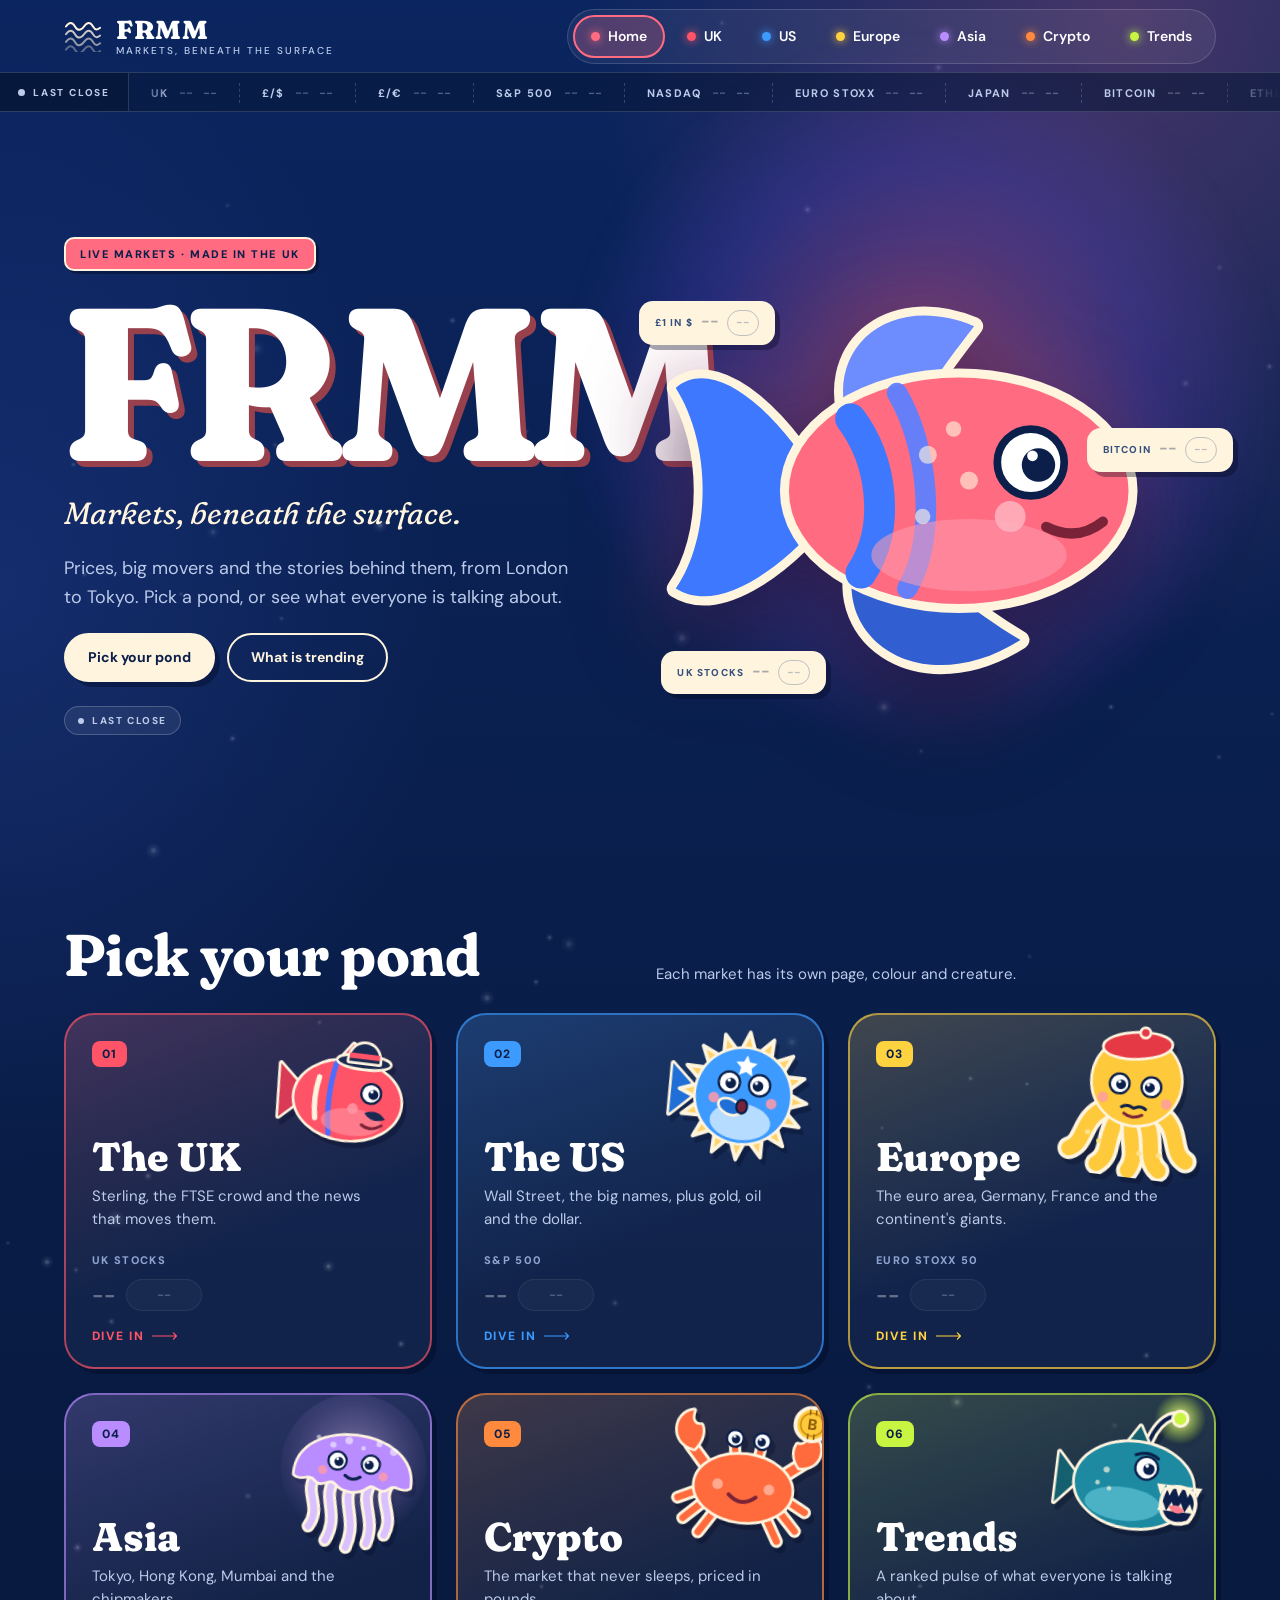
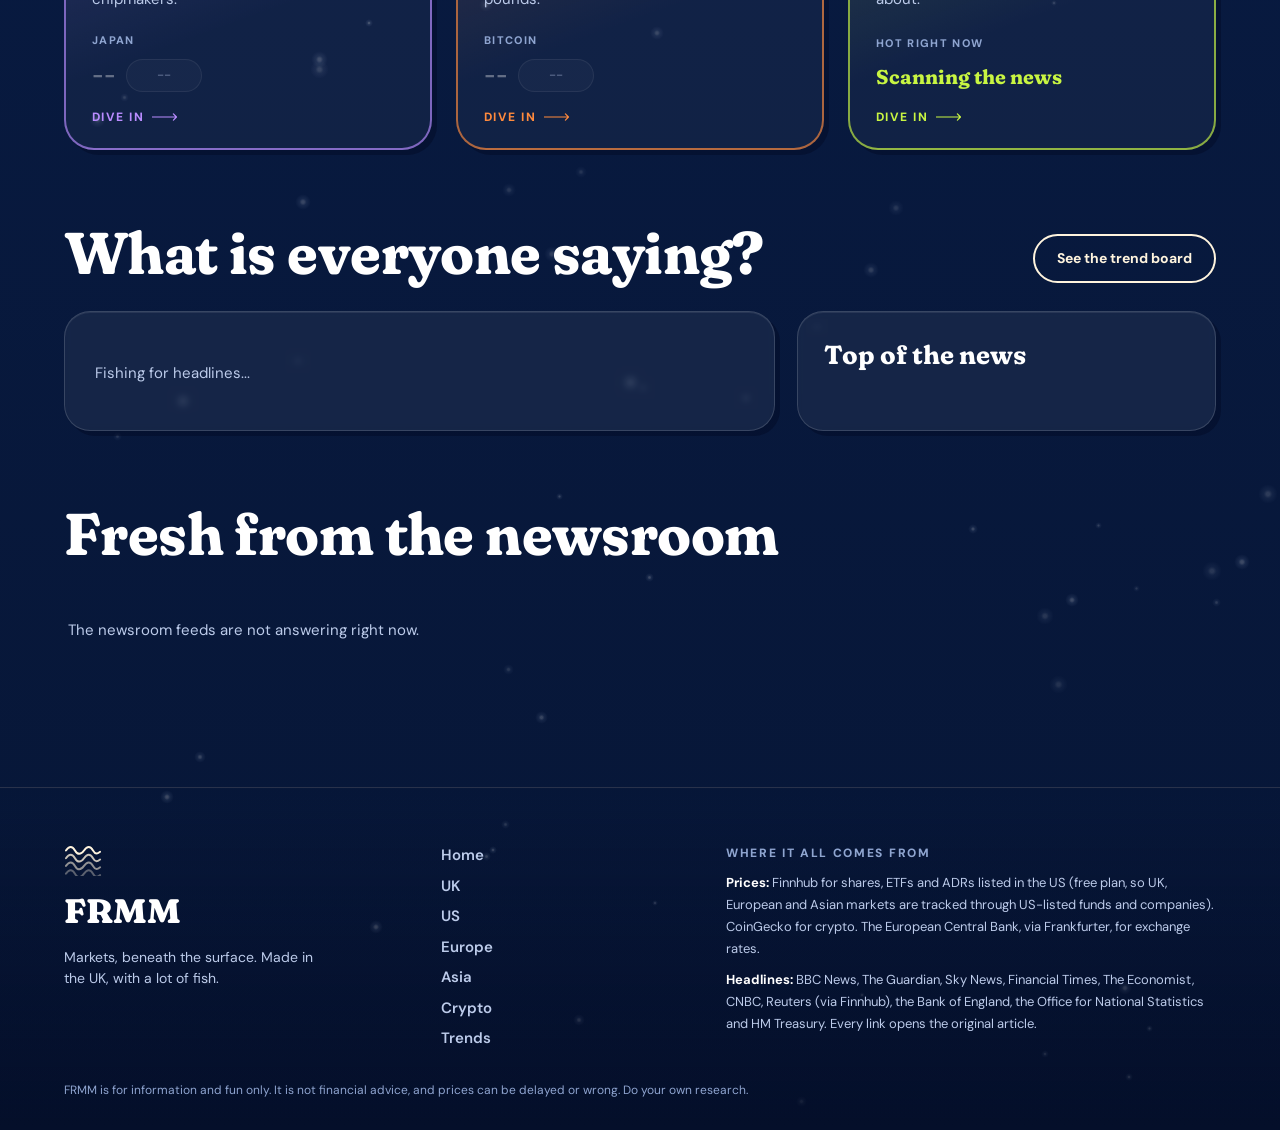
==== commit 897365a1: "Improve design and simplify trends" ====
--- a/index.html
+++ b/index.html
@@ -4,10 +4,10 @@
 <meta charset="utf-8">
 <meta name="viewport" content="width=device-width, initial-scale=1, viewport-fit=cover">
 <title>FRMM | Markets, beneath the surface</title>
-<meta name="description" content="A playful live market tracker for the UK: UK, US, European and Asian markets, crypto in pounds, and a web of what the news is talking about.">
+<meta name="description" content="A playful live market tracker for the UK: UK, US, European and Asian markets, crypto in pounds, and a ranked view of what the news is talking about.">
 <meta name="theme-color" content="#0a1e47">
 <meta property="og:title" content="FRMM | Markets, beneath the surface">
-<meta property="og:description" content="A playful live market tracker for the UK: UK, US, European and Asian markets, crypto in pounds, and a web of what the news is talking about.">
+<meta property="og:description" content="A playful live market tracker for the UK: UK, US, European and Asian markets, crypto in pounds, and a ranked view of what the news is talking about.">
 <meta property="og:type" content="website">
 <link rel="icon" href="assets/favicon.svg" type="image/svg+xml">
 <link rel="preconnect" href="https://fonts.googleapis.com">
@@ -34,7 +34,7 @@
         <span class="badge" data-badge="stocks"><i></i><span>--</span></span>
       </div>
       <div class="hero__art">
-        <img class="hero__fish" src="assets/betta-a.webp" width="1500" height="1552" alt="A red and blue betta fish drifting in dark water" fetchpriority="high">
+        <div class="hero__fish" id="heroFish" role="img" aria-label="A cartoon red and blue betta fish drifting through the market"></div>
         <span class="stk stk--a" data-stick="GBPUSD"><b>&pound;1 in $</b><span class="price">--</span><span class="pct flat">--</span></span>
         <span class="stk stk--b" data-stick="BTC"><b>Bitcoin</b><span class="price">--</span><span class="pct flat">--</span></span>
         <span class="stk stk--c" data-stick="EWU"><b>UK stocks</b><span class="price">--</span><span class="pct flat">--</span></span>
@@ -51,9 +51,9 @@
 
   <section class="sec" id="hot">
     <div class="wrap">
-      <div class="sec__head reveal"><h2 class="h2">What is everyone saying?</h2><a class="btn" href="trends.html">Open the full web</a></div>
+      <div class="sec__head reveal"><h2 class="h2">What is everyone saying?</h2><a class="btn" href="trends.html">See the trend board</a></div>
       <div class="wavesgrid reveal">
-        <div class="panel webbox webbox--mini" id="miniWeb"><p class="empty">Fishing for headlines...</p></div>
+        <div class="panel trendbars" id="trendBars"><p class="empty">Fishing for headlines...</p></div>
         <div class="panel toplist"><h3>Top of the news</h3><ol id="topList"></ol></div>
       </div>
     </div>
--- a/css/styles.css
+++ b/css/styles.css
@@ -69,7 +69,7 @@
 .nav { display: flex; gap: 4px; padding: 5px; border-radius: 999px; background: rgba(255, 255, 255, .06); border: 1px solid var(--line); }
 .nav__a { display: inline-flex; align-items: center; gap: 8px; padding: 9px 16px; border-radius: 999px; font-size: 14px; font-weight: 600; border: 2px solid transparent; transition: transform .25s cubic-bezier(.3, 1.6, .5, 1), background .25s; }
 .nav__a i { width: 9px; height: 9px; border-radius: 50%; background: var(--c); box-shadow: 0 0 10px var(--c); }
-.nav__a:hover { background: rgba(255, 255, 255, .1); transform: rotate(-2.5deg) translateY(-1px); }
+.nav__a:hover { background: rgba(255, 255, 255, .1); transform: translateY(-1px); }
 .nav__a.is-active { background: color-mix(in srgb, var(--c) 24%, transparent); border-color: var(--c); }
 .burger { display: none; width: 48px; height: 44px; border-radius: 14px; background: rgba(255, 255, 255, .08); border: 1px solid var(--line); flex-direction: column; align-items: center; justify-content: center; gap: 5px; padding: 0; }
 .burger span { width: 22px; height: 2.5px; border-radius: 2px; background: #fff; transition: transform .3s, opacity .3s; }
@@ -102,13 +102,13 @@
 /* ---------- shared bits ---------- */
 .sticker {
   display: inline-block; padding: 7px 14px; border-radius: 10px; background: var(--accent); color: var(--ink); border: 2px solid var(--cream);
-  font-size: 11px; font-weight: 800; letter-spacing: .14em; text-transform: uppercase; transform: rotate(-2.5deg); box-shadow: 3px 3px 0 rgba(2, 8, 30, .4);
+  font-size: 11px; font-weight: 800; letter-spacing: .14em; text-transform: uppercase; box-shadow: 3px 3px 0 rgba(2, 8, 30, .4);
 }
 .btn {
   display: inline-flex; align-items: center; justify-content: center; gap: 8px; padding: 12px 22px; border-radius: 999px; border: 2px solid var(--cream);
   background: transparent; color: var(--cream); font-size: 14px; font-weight: 700; transition: transform .25s cubic-bezier(.3, 1.6, .5, 1), background .2s, color .2s; white-space: nowrap;
 }
-.btn:hover { transform: rotate(-2deg) translateY(-2px); background: rgba(255, 244, 222, .12); }
+.btn:hover { transform: translateY(-2px); background: rgba(255, 244, 222, .12); }
 .btn--solid { background: var(--cream); color: var(--ink); box-shadow: var(--pop); }
 .btn--solid:hover { background: #fff; }
 
@@ -169,7 +169,7 @@
 .seal { position: absolute; right: -2%; top: -2%; width: 27%; aspect-ratio: 1; border-radius: 50%; background: var(--cream); animation: spin 22s linear infinite; box-shadow: 4px 4px 0 rgba(2, 8, 30, .35); z-index: 3; }
 .seal text { font-family: var(--sans); font-weight: 800; fill: var(--ink); letter-spacing: .5px; }
 @keyframes spin { to { transform: rotate(360deg); } }
-.bubble { position: absolute; left: -3%; bottom: 2%; max-width: 76%; padding: 13px 18px; border-radius: 22px; background: var(--cream); color: var(--ink); transform: rotate(-2.5deg); box-shadow: var(--pop); z-index: 3; display: flex; flex-direction: column; gap: 3px; }
+.bubble { position: absolute; left: -3%; bottom: 2%; max-width: 76%; padding: 13px 18px; border-radius: 22px; background: var(--cream); color: var(--ink); box-shadow: var(--pop); z-index: 3; display: flex; flex-direction: column; gap: 3px; }
 .bubble::after { content: ''; position: absolute; right: 26px; top: -13px; width: 24px; height: 24px; background: var(--cream); transform: rotate(45deg) skew(10deg, 10deg); border-radius: 4px; }
 .bubble b { font-family: var(--serif); font-variation-settings: 'SOFT' 100, 'WONK' 1; font-size: 20px; line-height: 1.15; }
 .bubble span { font-size: 13px; line-height: 1.4; color: #35507f; }
@@ -178,8 +178,8 @@
 /* ---------- tiles ---------- */
 .tiles { display: grid; grid-template-columns: repeat(4, minmax(0, 1fr)); gap: 18px; }
 .tile { padding: 20px 22px 18px; border-radius: 24px; background: var(--glass); border: 2px solid color-mix(in srgb, var(--accent) 60%, transparent); box-shadow: var(--pop); min-width: 0; transition: transform .3s cubic-bezier(.3, 1.6, .5, 1); }
-.tile:nth-child(odd) { transform: rotate(-.7deg); } .tile:nth-child(even) { transform: rotate(.6deg); }
-.tile:hover { transform: rotate(0) translateY(-4px); }
+.tile:nth-child(odd), .tile:nth-child(even) { transform: none; }
+.tile:hover { transform: translateY(-4px); }
 .tile__top { display: flex; justify-content: space-between; align-items: center; gap: 8px; }
 .tile__top b { font-size: 14px; font-weight: 700; overflow: hidden; text-overflow: ellipsis; white-space: nowrap; }
 .chip { flex: none; font-size: 10px; font-weight: 800; letter-spacing: .1em; padding: 3px 9px; border-radius: 999px; background: rgba(255, 255, 255, .12); color: var(--muted); }
@@ -241,7 +241,7 @@
 /* ---------- news cards ---------- */
 .cards { display: grid; grid-template-columns: repeat(auto-fill, minmax(min(100%, 320px), 1fr)); gap: 20px; }
 .card { display: flex; flex-direction: column; gap: 14px; min-height: 200px; padding: 22px 24px 20px; border-radius: 24px; background: var(--glass); border: 1px solid var(--line); border-top: 5px solid var(--accent); box-shadow: var(--pop); transition: transform .3s cubic-bezier(.3, 1.6, .5, 1); }
-.card:hover { transform: rotate(var(--tilt, 0deg)) translateY(-5px); background: rgba(255, 255, 255, .09); }
+.card:hover { transform: translateY(-5px); background: rgba(255, 255, 255, .09); }
 .tag { display: flex; align-items: center; flex-wrap: wrap; gap: 8px; font-size: 12px; color: var(--faint); }
 .tag b { padding: 3px 10px; border-radius: 999px; background: var(--cream); color: var(--ink); font-size: 11px; font-weight: 800; letter-spacing: .04em; }
 .tag em { font-style: normal; font-size: 11px; font-weight: 800; letter-spacing: .08em; text-transform: uppercase; color: var(--accent); }
@@ -251,8 +251,8 @@
 /* ---------- crypto ---------- */
 .coins { display: grid; grid-template-columns: repeat(4, minmax(0, 1fr)); gap: 18px; }
 .coin { position: relative; min-height: 262px; padding: 22px 20px 16px; border-radius: 24px; background: var(--glass); border: 2px solid rgba(255, 255, 255, .16); box-shadow: var(--pop); overflow: hidden; transition: transform .3s cubic-bezier(.3, 1.6, .5, 1); }
-.coin:nth-child(odd) { transform: rotate(-.5deg); } .coin:nth-child(even) { transform: rotate(.5deg); }
-.coin:hover { transform: rotate(0) translateY(-4px); }
+.coin:nth-child(odd), .coin:nth-child(even) { transform: none; }
+.coin:hover { transform: translateY(-4px); }
 .coin.is-up { border-color: rgba(62, 230, 184, .5); } .coin.is-down { border-color: rgba(255, 125, 140, .5); }
 .coin__top { display: flex; align-items: center; gap: 12px; }
 .coin__img { width: 38px; height: 38px; border-radius: 50%; background: rgba(255, 255, 255, .12); border: 1px solid var(--line); display: flex; align-items: center; justify-content: center; font-size: 10px; font-weight: 800; object-fit: cover; }
@@ -277,7 +277,7 @@
 .lg { display: inline-flex; align-items: center; gap: 8px; padding: 8px 14px; border-radius: 999px; border: 2px solid color-mix(in srgb, var(--c) 40%, transparent); background: transparent; font-size: 12.5px; font-weight: 700; color: var(--muted); transition: background .2s, color .2s, transform .25s cubic-bezier(.3, 1.6, .5, 1); }
 .lg i { width: 10px; height: 10px; border-radius: 50%; background: var(--c); }
 .lg.is-on { background: color-mix(in srgb, var(--c) 22%, transparent); border-color: var(--c); color: #fff; }
-.lg:hover { transform: rotate(-2deg) translateY(-1px); }
+.lg:hover { transform: translateY(-1px); }
 .webwrap { display: grid; grid-template-columns: minmax(0, 1fr) 350px; gap: 22px; align-items: start; }
 .webbox { padding: 6px; min-width: 0; overflow: hidden; background: radial-gradient(ellipse 70% 70% at 50% 40%, rgba(90, 130, 255, .14), rgba(255, 255, 255, .03)); }
 .web { width: 100%; height: auto; }
@@ -306,15 +306,15 @@
 .detail__k { margin: 20px 0 8px; font-size: 11px; font-weight: 800; letter-spacing: .14em; text-transform: uppercase; color: var(--faint); }
 .chips { display: flex; flex-wrap: wrap; gap: 8px; }
 .chips .chip { padding: 6px 12px; font-size: 12px; font-weight: 700; letter-spacing: 0; background: color-mix(in srgb, var(--c) 22%, transparent); border: 1px solid var(--c); color: #fff; transition: transform .25s cubic-bezier(.3, 1.6, .5, 1); }
-.chips .chip:hover { transform: rotate(-2deg) translateY(-1px); }
+.chips .chip:hover { transform: translateY(-1px); }
 .detail__list li a { display: flex; flex-direction: column; gap: 3px; padding: 11px 0; border-top: 1px dashed rgba(255, 255, 255, .16); }
 .detail__list li:first-child a { border-top: 0; }
 .detail__hl { font-size: 14px; line-height: 1.4; }
 .detail__list li a:hover .detail__hl { text-decoration: underline; text-underline-offset: 3px; }
 .detail__src { font-size: 12px; color: var(--faint); }
 .gridbox { display: grid; grid-template-columns: repeat(auto-fill, minmax(min(100%, 260px), 1fr)); gap: 18px; }
-.hot { height: 100%; position: relative; display: flex; flex-direction: column; align-items: flex-start; gap: 8px; padding: 20px 20px 18px; border-radius: 24px; text-align: left; background: color-mix(in srgb, var(--c) 10%, rgba(255, 255, 255, .04)); border: 2px solid color-mix(in srgb, var(--c) 70%, transparent); box-shadow: var(--pop); transform: rotate(var(--tilt, 0deg)); transition: transform .3s cubic-bezier(.3, 1.6, .5, 1); }
-.hot:hover { transform: rotate(0) translateY(-4px); }
+.hot { height: 100%; position: relative; display: flex; flex-direction: column; align-items: flex-start; gap: 8px; padding: 20px 20px 18px; border-radius: 24px; text-align: left; background: color-mix(in srgb, var(--c) 10%, rgba(255, 255, 255, .04)); border: 2px solid color-mix(in srgb, var(--c) 70%, transparent); box-shadow: var(--pop); transition: transform .3s cubic-bezier(.3, 1.6, .5, 1); }
+.hot:hover { transform: translateY(-4px); }
 .hot__rank { position: absolute; right: 14px; top: 12px; width: 32px; height: 32px; border-radius: 50%; background: var(--c); color: var(--ink); display: flex; align-items: center; justify-content: center; font-size: 14px; font-weight: 800; }
 .hot__cat { font-size: 11px; font-weight: 800; letter-spacing: .12em; text-transform: uppercase; color: var(--c); padding-right: 40px; }
 .hot__name { font-size: 26px; font-weight: 700; line-height: 1.1; padding-right: 30px; }
@@ -341,7 +341,8 @@
 .hero__lede { max-width: 520px; font-size: 18px; line-height: 1.6; color: var(--muted); }
 .hero__cta { display: flex; flex-wrap: wrap; gap: 12px; margin: 4px 0 6px; }
 .hero__art { position: relative; aspect-ratio: 1 / 1.02; width: min(100%, 640px); justify-self: center; }
-.hero__fish { position: absolute; inset: 0; width: 100%; height: 100%; object-fit: contain; filter: drop-shadow(0 30px 40px rgba(3, 10, 44, .55)) drop-shadow(0 0 40px rgba(255, 90, 130, .25)); animation: drift 9s ease-in-out infinite; }
+.hero__fish { position: absolute; inset: 0; width: 100%; height: 100%; filter: drop-shadow(0 30px 40px rgba(3, 10, 44, .55)) drop-shadow(0 0 40px rgba(255, 90, 130, .25)); animation: drift 9s ease-in-out infinite; }
+.hero__fish svg { width: 100%; height: 100%; overflow: visible; }
 @keyframes drift { 0%, 100% { transform: translateY(0) rotate(0); } 50% { transform: translateY(-12px) rotate(.6deg); } }
 .stk { position: absolute; z-index: 3; display: inline-flex; align-items: baseline; gap: 8px; padding: 9px 16px; border-radius: 14px; background: var(--cream); color: var(--ink); box-shadow: var(--pop); font-size: 13px; font-weight: 700; white-space: nowrap; }
 .stk b { font-size: 10px; font-weight: 800; letter-spacing: .12em; text-transform: uppercase; color: #35507f; }
@@ -350,14 +351,14 @@
 .stk .pct.up { color: #0b8a68; background: rgba(11, 138, 104, .1); border-color: #0b8a68; }
 .stk .pct.down { color: #c2273f; background: rgba(194, 39, 63, .1); border-color: #c2273f; }
 .stk .pct.flat { color: #4a5f8a; }
-.stk--a { left: -2%; top: 18%; transform: rotate(-4deg); }
-.stk--b { right: -3%; top: 40%; transform: rotate(3deg); }
-.stk--c { left: 2%; bottom: 14%; transform: rotate(2.5deg); }
-.stk--d { right: 4%; bottom: 4%; transform: rotate(-3deg); }
+.stk--a { left: -2%; top: 18%; }
+.stk--b { right: -3%; top: 40%; }
+.stk--c { left: 2%; bottom: 14%; }
+.stk--d { right: 4%; bottom: 4%; }
 .pondgrid { display: grid; grid-template-columns: repeat(3, minmax(0, 1fr)); gap: 24px; }
 .pond { position: relative; display: flex; flex-direction: column; gap: 8px; padding: 26px 26px 22px; border-radius: 30px; background: linear-gradient(160deg, color-mix(in srgb, var(--c) 18%, rgba(255, 255, 255, .05)), rgba(255, 255, 255, .04) 60%); border: 2px solid color-mix(in srgb, var(--c) 65%, transparent); box-shadow: var(--pop); overflow: hidden; min-height: 320px; transition: transform .35s cubic-bezier(.3, 1.6, .5, 1), box-shadow .35s; }
-.pond:nth-child(3n + 1) { transform: rotate(-.8deg); } .pond:nth-child(3n + 2) { transform: rotate(.5deg); } .pond:nth-child(3n) { transform: rotate(-.4deg); }
-.pond.is-in:hover, .pond:hover { transform: rotate(0) translateY(-6px); box-shadow: 8px 10px 0 rgba(2, 8, 30, .38); }
+.pond:nth-child(3n + 1), .pond:nth-child(3n + 2), .pond:nth-child(3n) { transform: none; }
+.pond.is-in:hover, .pond:hover { transform: translateY(-6px); box-shadow: 8px 10px 0 rgba(2, 8, 30, .38); }
 .pond__art { position: absolute; right: -6px; top: -4px; width: 46%; max-width: 190px; transform: rotate(7deg); filter: drop-shadow(4px 5px 0 rgba(2, 8, 30, .3)); transition: transform .5s cubic-bezier(.3, 1.6, .5, 1); }
 .pond:hover .pond__art { transform: rotate(-3deg) scale(1.06); }
 .pond__num { align-self: flex-start; padding: 4px 10px; border-radius: 8px; background: var(--c); color: var(--ink); font-size: 12px; font-weight: 800; letter-spacing: .1em; }
@@ -369,6 +370,19 @@
 .pond__top { font-family: var(--serif); font-variation-settings: 'SOFT' 100, 'WONK' 1; font-size: 20px; font-weight: 700; color: var(--c); }
 .pond__go { display: inline-flex; align-items: center; gap: 8px; margin-top: 8px; font-size: 12px; font-weight: 800; letter-spacing: .12em; text-transform: uppercase; color: var(--c); }
 .wavesgrid { display: grid; grid-template-columns: minmax(0, 1.7fr) minmax(0, 1fr); gap: 22px; align-items: stretch; }
+.trendbars { padding: 24px 26px 20px; }
+.trendbars h3 { font-family: var(--serif); font-variation-settings: 'SOFT' 100, 'WONK' 1; font-size: 26px; font-weight: 700; margin-bottom: 12px; }
+.trendbars__list { display: flex; flex-direction: column; gap: 8px; }
+.trendbar { display: grid; grid-template-columns: 30px minmax(120px, .9fr) minmax(120px, 1.5fr); gap: 12px; align-items: center; padding: 10px 0; border-top: 1px dashed rgba(255, 255, 255, .16); }
+.trendbar:first-child { border-top: 0; }
+.trendbar__rank { font-family: var(--serif); font-size: 22px; font-weight: 700; color: var(--c); }
+.trendbar__label { min-width: 0; display: flex; flex-direction: column; gap: 1px; }
+.trendbar__label b { overflow: hidden; text-overflow: ellipsis; white-space: nowrap; font-size: 14px; }
+.trendbar__label em { font-style: normal; font-size: 11px; color: var(--faint); }
+.trendbar__track { height: 9px; border-radius: 999px; overflow: hidden; background: rgba(255, 255, 255, .1); }
+.trendbar__track i { display: block; height: 100%; border-radius: inherit; background: var(--c); }
+.trendgridwrap { display: grid; grid-template-columns: minmax(0, 1fr) 350px; gap: 22px; align-items: start; }
+.trendgridwrap .gridbox { grid-template-columns: repeat(2, minmax(0, 1fr)); }
 .webbox--mini { padding: 4px; min-height: 340px; display: flex; align-items: center; justify-content: center; }
 .webbox--mini .web { width: 100%; }
 .toplist { padding: 24px 26px 18px; }
@@ -427,7 +441,8 @@
   .phero__grid, .hero__grid { grid-template-columns: 1fr; }
   .phero__art { width: min(78%, 400px); margin-top: 12px; }
   .hero__art { width: min(92%, 520px); }
-  .webwrap, .wavesgrid, .mvgrid { grid-template-columns: 1fr; }
+  .webwrap, .trendgridwrap, .wavesgrid, .mvgrid { grid-template-columns: 1fr; }
+  .trendgridwrap .gridbox { grid-template-columns: repeat(auto-fill, minmax(min(100%, 260px), 1fr)); }
   .detail { position: static; max-height: none; }
   .hero { min-height: 0; }
 }
@@ -441,6 +456,9 @@
   .coins { gap: 12px; }
   .coin { padding: 18px 16px 14px; }
   .pondgrid { grid-template-columns: 1fr; }
+  .trendgridwrap .gridbox { grid-template-columns: 1fr; }
+  .trendbar { grid-template-columns: 26px minmax(0, 1fr); }
+  .trendbar__track { grid-column: 2; width: 100%; }
   .pond, .pond:nth-child(n) { transform: none; min-height: 290px; }
   .row { grid-template-columns: minmax(0, 1.4fr) minmax(70px, 1fr) 84px; gap: 10px; padding: 12px 8px; }
   .row .range, .row--head span:nth-child(4), .row .cap, .tbl--coins .row--head span:nth-child(4) { display: none; }
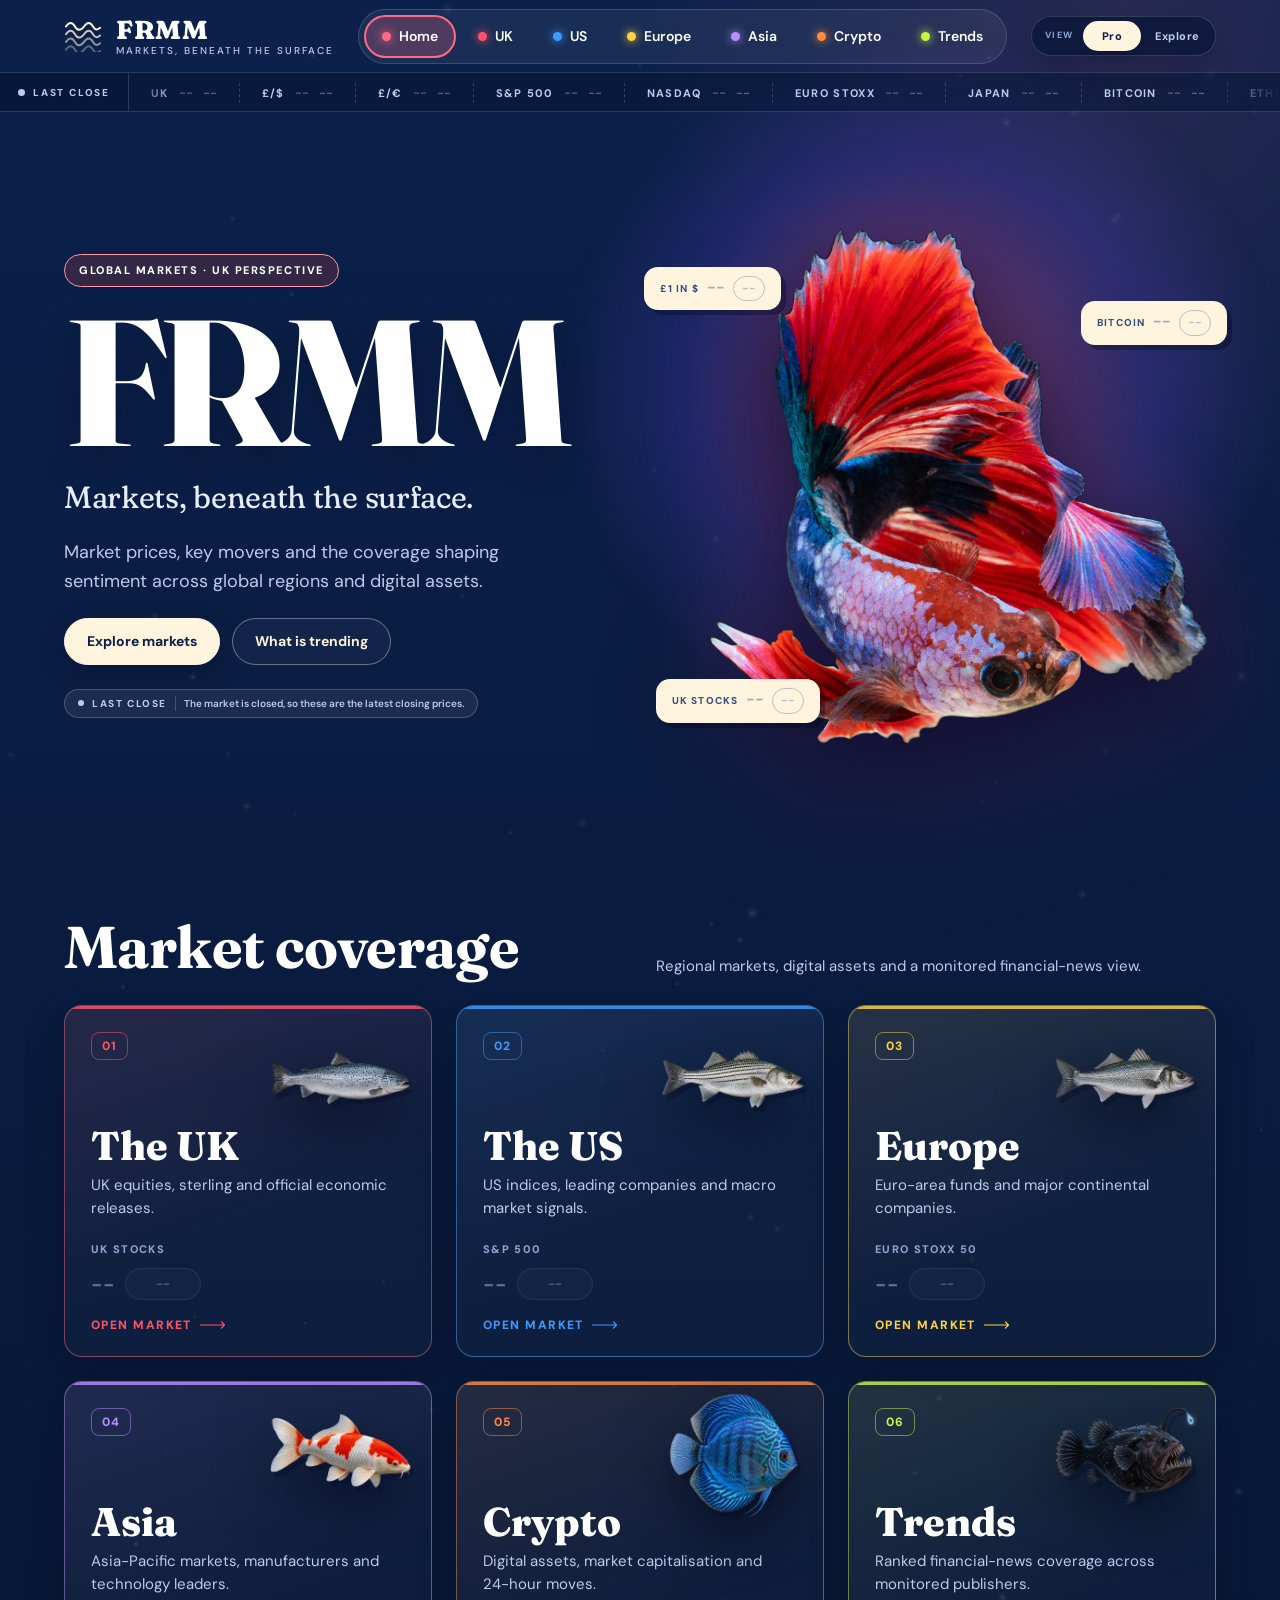
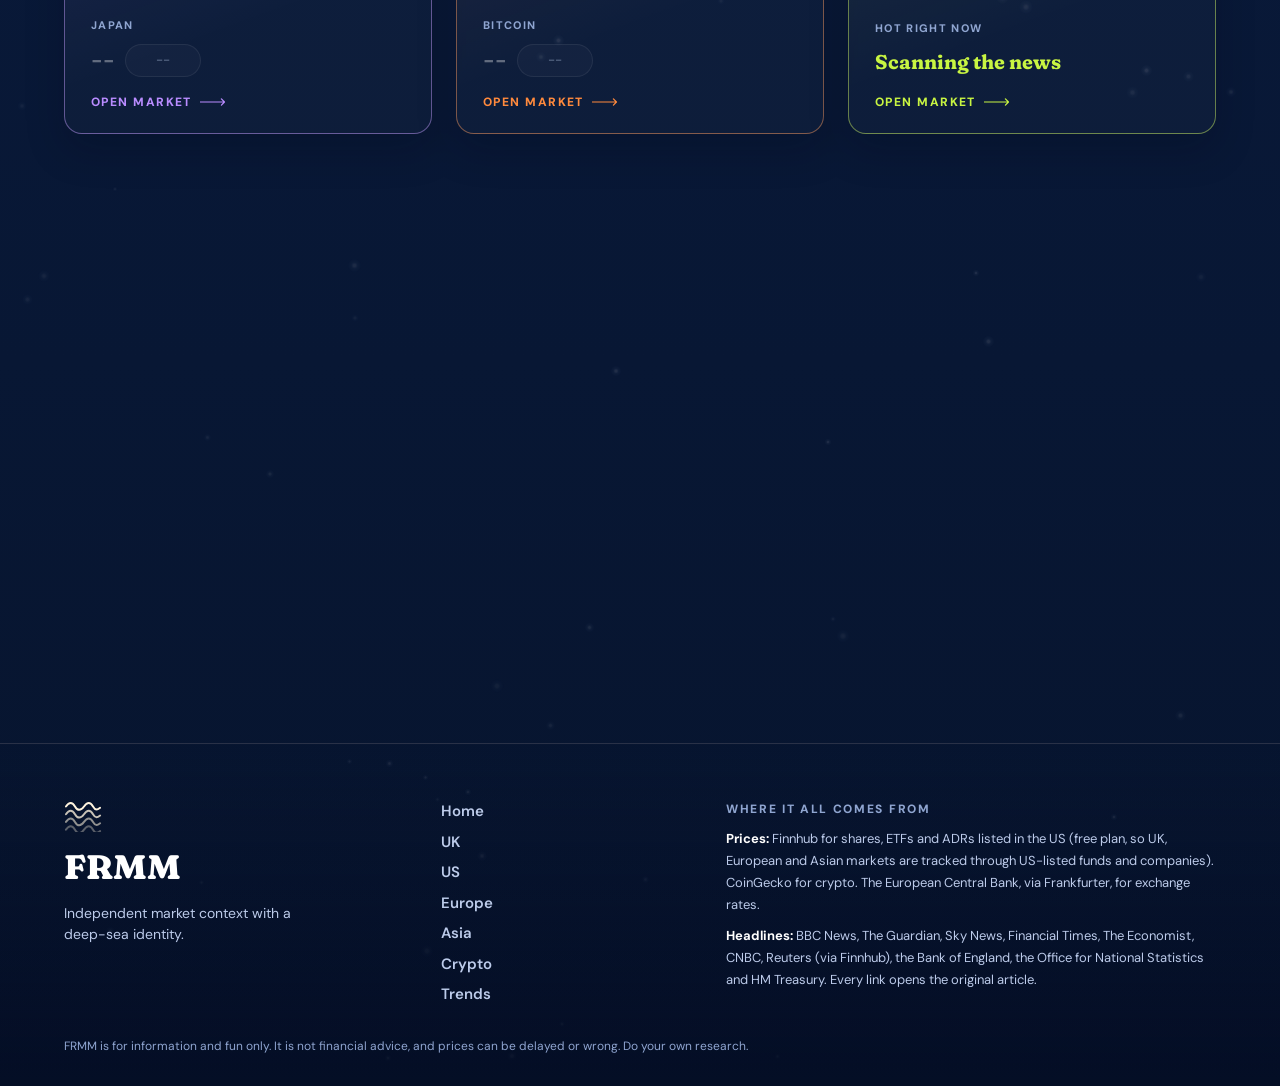
==== commit facdf0c7: "Add Pro and Explore views" ====
--- a/index.html
+++ b/index.html
@@ -3,11 +3,12 @@
 <head>
 <meta charset="utf-8">
 <meta name="viewport" content="width=device-width, initial-scale=1, viewport-fit=cover">
+<script>try{document.documentElement.setAttribute('data-view',localStorage.getItem('frmm.view')==='explore'?'explore':'pro')}catch(e){document.documentElement.setAttribute('data-view','pro')}</script>
 <title>FRMM | Markets, beneath the surface</title>
-<meta name="description" content="A playful live market tracker for the UK: UK, US, European and Asian markets, crypto in pounds, and a ranked view of what the news is talking about.">
+<meta name="description" content="A dual-view market dashboard for UK, US, European and Asian markets, crypto and financial-news trends.">
 <meta name="theme-color" content="#0a1e47">
 <meta property="og:title" content="FRMM | Markets, beneath the surface">
-<meta property="og:description" content="A playful live market tracker for the UK: UK, US, European and Asian markets, crypto in pounds, and a ranked view of what the news is talking about.">
+<meta property="og:description" content="A dual-view market dashboard for UK, US, European and Asian markets, crypto and financial-news trends.">
 <meta property="og:type" content="website">
 <link rel="icon" href="assets/favicon.svg" type="image/svg+xml">
 <link rel="preconnect" href="https://fonts.googleapis.com">
@@ -23,18 +24,19 @@
     <div class="hero__glow" aria-hidden="true"></div>
     <div class="wrap hero__grid">
       <div class="hero__copy">
-        <p class="sticker">Live markets &middot; Made in the UK</p>
+        <p class="sticker"><span class="copy copy--pro">Global markets · UK perspective</span><span class="copy copy--explore">Live markets · Made in the UK</span></p>
         <h1 class="hero__word">FRMM</h1>
         <p class="hero__tag">Markets, beneath the surface.</p>
-        <p class="hero__lede">Prices, big movers and the stories behind them, from London to Tokyo. Pick a pond, or see what everyone is talking about.</p>
+        <p class="hero__lede"><span class="copy copy--pro">Market prices, key movers and the coverage shaping sentiment across global regions and digital assets.</span><span class="copy copy--explore">Prices, big movers and the stories behind them, from London to Tokyo. Pick a pond, or see what everyone is talking about.</span></p>
+        <aside class="explorer-guide"><b>Start here</b><span>Choose a market below. Green means a price increased; red means it decreased. The status label tells you whether prices are live, from the last close or demonstration data.</span></aside>
         <div class="hero__cta">
-          <a class="btn btn--solid" href="#ponds">Pick your pond</a>
+          <a class="btn btn--solid" href="#ponds"><span class="copy copy--pro">Explore markets</span><span class="copy copy--explore">Pick your pond</span></a>
           <a class="btn" href="trends.html">What is trending</a>
         </div>
-        <span class="badge" data-badge="stocks"><i></i><span>--</span></span>
+        <span class="badge" data-badge="stocks"><i></i><span class="badge__state">--</span><small class="badge__help"></small></span>
       </div>
       <div class="hero__art">
-        <div class="hero__fish" id="heroFish" role="img" aria-label="A cartoon red and blue betta fish drifting through the market"></div>
+        <div class="hero__fish" id="heroFish" role="img" aria-label="A fish representing the selected FRMM view"></div>
         <span class="stk stk--a" data-stick="GBPUSD"><b>&pound;1 in $</b><span class="price">--</span><span class="pct flat">--</span></span>
         <span class="stk stk--b" data-stick="BTC"><b>Bitcoin</b><span class="price">--</span><span class="pct flat">--</span></span>
         <span class="stk stk--c" data-stick="EWU"><b>UK stocks</b><span class="price">--</span><span class="pct flat">--</span></span>
@@ -44,24 +46,23 @@
 
   <section class="sec" id="ponds-sec">
     <div class="wrap">
-      <div class="sec__head reveal"><h2 class="h2" id="ponds-h">Pick your pond</h2><p class="sub">Each market has its own page, colour and creature.</p></div>
+      <div class="sec__head reveal"><h2 class="h2" id="ponds-h"><span class="copy copy--pro">Market coverage</span><span class="copy copy--explore">Pick your pond</span></h2><p class="sub"><span class="copy copy--pro">Regional markets, digital assets and a monitored financial-news view.</span><span class="copy copy--explore">Each market has its own page, colour and creature.</span></p></div>
       <div class="pondgrid" id="ponds"></div>
     </div>
   </section>
 
   <section class="sec" id="hot">
     <div class="wrap">
-      <div class="sec__head reveal"><h2 class="h2">What is everyone saying?</h2><a class="btn" href="trends.html">See the trend board</a></div>
+      <div class="sec__head reveal"><h2 class="h2"><span class="copy copy--pro">Financial-news coverage</span><span class="copy copy--explore">What is everyone saying?</span></h2><a class="btn" href="trends.html">See the trend board</a></div>
       <div class="wavesgrid reveal">
         <div class="panel trendbars" id="trendBars"><p class="empty">Fishing for headlines...</p></div>
-        <div class="panel toplist"><h3>Top of the news</h3><ol id="topList"></ol></div>
       </div>
     </div>
   </section>
 
   <section class="sec sec--last" id="news">
     <div class="wrap">
-      <div class="sec__head reveal"><h2 class="h2">Fresh from the newsroom</h2></div>
+      <div class="sec__head reveal"><h2 class="h2"><span class="copy copy--pro">Market news</span><span class="copy copy--explore">Fresh from the newsroom</span></h2></div>
       <div class="cards reveal" id="cards"></div>
     </div>
   </section>
--- a/css/styles.css
+++ b/css/styles.css
@@ -481,3 +481,122 @@
   .reveal { opacity: 1; transform: none; }
   .strip__track { animation: none !important; }
 }
+
+/* ==========================================================================
+   Pro / Explore views
+   One data product, two presentation layers. Pro is the default.
+   ========================================================================== */
+
+.copy--explore, .creature--explore, .explorer-guide { display: none; }
+html[data-view="explore"] .copy--pro,
+html[data-view="explore"] .creature--pro { display: none !important; }
+html[data-view="explore"] .copy--explore,
+html[data-view="explore"] .creature--explore { display: inline; }
+
+.top__actions { display: flex; align-items: center; gap: 10px; flex: none; }
+.view-switch { display: inline-flex; align-items: center; gap: 3px; padding: 4px; border: 1px solid var(--line); border-radius: 999px; background: rgba(7, 22, 54, .72); box-shadow: 0 10px 24px rgba(2, 8, 30, .16); }
+.view-switch__label { padding: 0 7px 0 9px; font-size: 9px; font-weight: 800; letter-spacing: .14em; text-transform: uppercase; color: var(--faint); }
+.view-switch button { min-width: 58px; padding: 7px 11px; border: 0; border-radius: 999px; background: transparent; color: var(--muted); font-size: 11px; font-weight: 800; letter-spacing: .05em; transition: background .2s, color .2s, box-shadow .2s; }
+.view-switch button[aria-pressed="true"] { background: var(--cream); color: var(--ink); box-shadow: 0 3px 10px rgba(2, 8, 30, .22); }
+.drawer__view { display: flex; align-items: center; justify-content: space-between; gap: 18px; padding: 18px 20px; border: 1px solid var(--line); border-radius: 20px; background: var(--glass); }
+.drawer__view > div:first-child { display: flex; flex-direction: column; gap: 3px; }
+.drawer__view b { font-size: 15px; }
+.drawer__view span { font-size: 12px; color: var(--muted); }
+
+.creature { width: 100%; height: 100%; object-fit: contain; }
+.creature--pro { display: block; filter: drop-shadow(0 20px 28px rgba(1, 7, 24, .58)); }
+.creature--explore { width: 100%; height: 100%; }
+.creature--explore svg { width: 100%; height: 100%; }
+.drawer__m { position: relative; }
+.hero__fish > .creature, .mascot > .creature, .pond__art > .creature, .drawer__m > .creature { position: absolute; inset: 0; }
+
+.explorer-guide { width: min(100%, 560px); padding: 14px 16px; border: 1px solid color-mix(in srgb, var(--accent) 55%, transparent); border-radius: 16px; background: color-mix(in srgb, var(--accent) 10%, rgba(255, 255, 255, .04)); }
+.explorer-guide b { display: block; margin-bottom: 4px; font-size: 11px; font-weight: 800; letter-spacing: .12em; text-transform: uppercase; color: var(--accent); }
+.explorer-guide span { display: block; font-size: 13px; line-height: 1.55; color: var(--muted); }
+.explorer-guide strong { color: #fff; }
+html[data-view="explore"] .explorer-guide { display: block; }
+
+.badge__help { padding-left: 8px; border-left: 1px solid rgba(255, 255, 255, .18); font-size: 10px; font-weight: 600; letter-spacing: 0; text-transform: none; color: var(--muted); }
+
+/* Pro: restrained financial editorial styling. */
+html[data-view="pro"] .serif,
+html[data-view="pro"] .h2,
+html[data-view="pro"] .h3,
+html[data-view="pro"] .phero__title,
+html[data-view="pro"] .hero__word,
+html[data-view="pro"] .tile__price,
+html[data-view="pro"] .fx__rate,
+html[data-view="pro"] .coin__price,
+html[data-view="pro"] .pond__name,
+html[data-view="pro"] .detail__title,
+html[data-view="pro"] .hot__name,
+html[data-view="pro"] .mv__rank,
+html[data-view="pro"] .card__t { font-variation-settings: 'SOFT' 0, 'WONK' 0; }
+html[data-view="pro"] body { background: radial-gradient(52% 30% at 88% 0%, color-mix(in srgb, var(--accent) 12%, transparent), transparent 72%), linear-gradient(180deg, #0b214c 0%, #091a3b 46%, #07142d 100%); }
+html[data-view="pro"] .specks { opacity: .46; }
+html[data-view="pro"] .hero__word { font-size: clamp(88px, 14vw, 210px); letter-spacing: -.045em; text-shadow: 0 12px 34px rgba(2, 8, 30, .34); }
+html[data-view="pro"] .hero__tag { font-style: normal; letter-spacing: -.01em; color: #e7edf9; }
+html[data-view="pro"] .hero__fish { inset: 3% -2% 3% 7%; width: auto; height: auto; }
+html[data-view="pro"] .hero__fish .creature--pro { filter: drop-shadow(0 32px 44px rgba(3, 10, 44, .55)); }
+html[data-view="pro"] .stk--a { left: -1%; top: 12%; }
+html[data-view="pro"] .stk--b { right: -2%; top: 18%; }
+html[data-view="pro"] .stk--c { left: 1%; bottom: 9%; }
+html[data-view="pro"] .sticker { border: 1px solid color-mix(in srgb, var(--accent) 70%, #fff); border-radius: 999px; background: color-mix(in srgb, var(--accent) 18%, rgba(7, 22, 54, .72)); color: #fff; box-shadow: none; }
+html[data-view="pro"] .btn { border-width: 1px; border-color: rgba(255, 255, 255, .35); background: rgba(255, 255, 255, .035); }
+html[data-view="pro"] .btn--solid { border-color: var(--cream); background: var(--cream); box-shadow: 0 8px 24px rgba(2, 8, 30, .24); }
+html[data-view="pro"] .panel,
+html[data-view="pro"] .card,
+html[data-view="pro"] .tile,
+html[data-view="pro"] .coin,
+html[data-view="pro"] .hot,
+html[data-view="pro"] .pond { border-radius: 18px; box-shadow: 0 16px 38px rgba(1, 7, 24, .23), inset 0 1px 0 rgba(255, 255, 255, .06); }
+html[data-view="pro"] .pond { border: 1px solid color-mix(in srgb, var(--c) 38%, rgba(255, 255, 255, .12)); background: linear-gradient(160deg, color-mix(in srgb, var(--c) 8%, rgba(255, 255, 255, .045)), rgba(255, 255, 255, .025) 64%); }
+html[data-view="pro"] .pond::before { content: ''; position: absolute; inset: 0 0 auto; height: 3px; background: var(--c); opacity: .82; }
+html[data-view="pro"] .pond__num { border: 1px solid color-mix(in srgb, var(--c) 50%, transparent); background: transparent; color: var(--c); }
+html[data-view="pro"] .pond__art { right: 4px; top: 0; width: 47%; max-width: 196px; height: 145px; transform: none; }
+html[data-view="pro"] .pond:hover .pond__art { transform: translateY(-2px) scale(1.02); }
+html[data-view="pro"] .pond__art .creature--pro { object-position: center; }
+html[data-view="pro"] .pond__name { margin-top: 58px; }
+html[data-view="pro"] .phero__blob { inset: 12%; border-radius: 50%; opacity: .28; filter: blur(4px); animation: none; }
+html[data-view="pro"] .mascot { inset: 8% 1% 7%; animation: drift 10s ease-in-out infinite; filter: none; }
+html[data-view="pro"] .seal, html[data-view="pro"] .squig { display: none; }
+html[data-view="pro"] .bubble { left: 2%; bottom: 1%; max-width: 88%; border: 1px solid var(--line); border-radius: 15px; background: rgba(7, 22, 54, .88); color: #fff; box-shadow: 0 14px 32px rgba(2, 8, 30, .3); }
+html[data-view="pro"] .bubble::after { display: none; }
+html[data-view="pro"] .bubble b { font-family: var(--sans); font-size: 12px; font-weight: 800; letter-spacing: .1em; text-transform: uppercase; color: var(--accent); }
+html[data-view="pro"] .bubble span { color: var(--muted); }
+html[data-view="pro"] .card { border-top-width: 2px; }
+html[data-view="pro"] .card__t { min-height: 3.66em; display: -webkit-box; overflow: hidden; -webkit-box-orient: vertical; -webkit-line-clamp: 3; }
+html[data-view="pro"] .sec { padding-top: 56px; }
+html[data-view="pro"] .sec--last { padding-bottom: 68px; }
+.wavesgrid { display: block; }
+
+/* Explore: retain the expressive artwork while keeping the amount digestible. */
+html[data-view="explore"] .hero__fish .creature--explore { display: block; }
+html[data-view="explore"] #shoalRows .row:nth-child(n+7),
+html[data-view="explore"] #extraRows .row:nth-child(n+5),
+html[data-view="explore"] #coinTable .row:nth-child(n+10),
+html[data-view="explore"] .coins .coin:nth-child(n+5),
+html[data-view="explore"] .cards .card:nth-child(n+4),
+html[data-view="explore"] .offgrid .off:nth-child(n+3),
+html[data-view="explore"] .gridbox .hot:nth-child(n+9),
+html[data-view="explore"] .srcs .src:nth-child(n+7) { display: none; }
+
+@media (max-width: 1240px) {
+  .view-switch__label { display: none; }
+  .view-switch button { min-width: 52px; padding-inline: 9px; }
+}
+@media (max-width: 1080px) {
+  .top__actions .view-switch { display: inline-flex; }
+}
+@media (max-width: 640px) {
+  .top__actions { gap: 6px; }
+  .view-switch { padding: 3px; }
+  .view-switch button { min-width: 42px; padding: 6px 7px; font-size: 10px; }
+  .drawer__view { align-items: flex-start; flex-direction: column; }
+  .drawer__view .view-switch { width: 100%; }
+  .drawer__view .view-switch button { flex: 1; }
+  .badge { white-space: normal; }
+  .badge__help { flex-basis: 100%; padding: 5px 0 0; border: 0; }
+  html[data-view="pro"] .hero__fish { inset: 5% 0 7% 5%; }
+  html[data-view="pro"] .stk--b { top: 17%; right: 0; }
+}
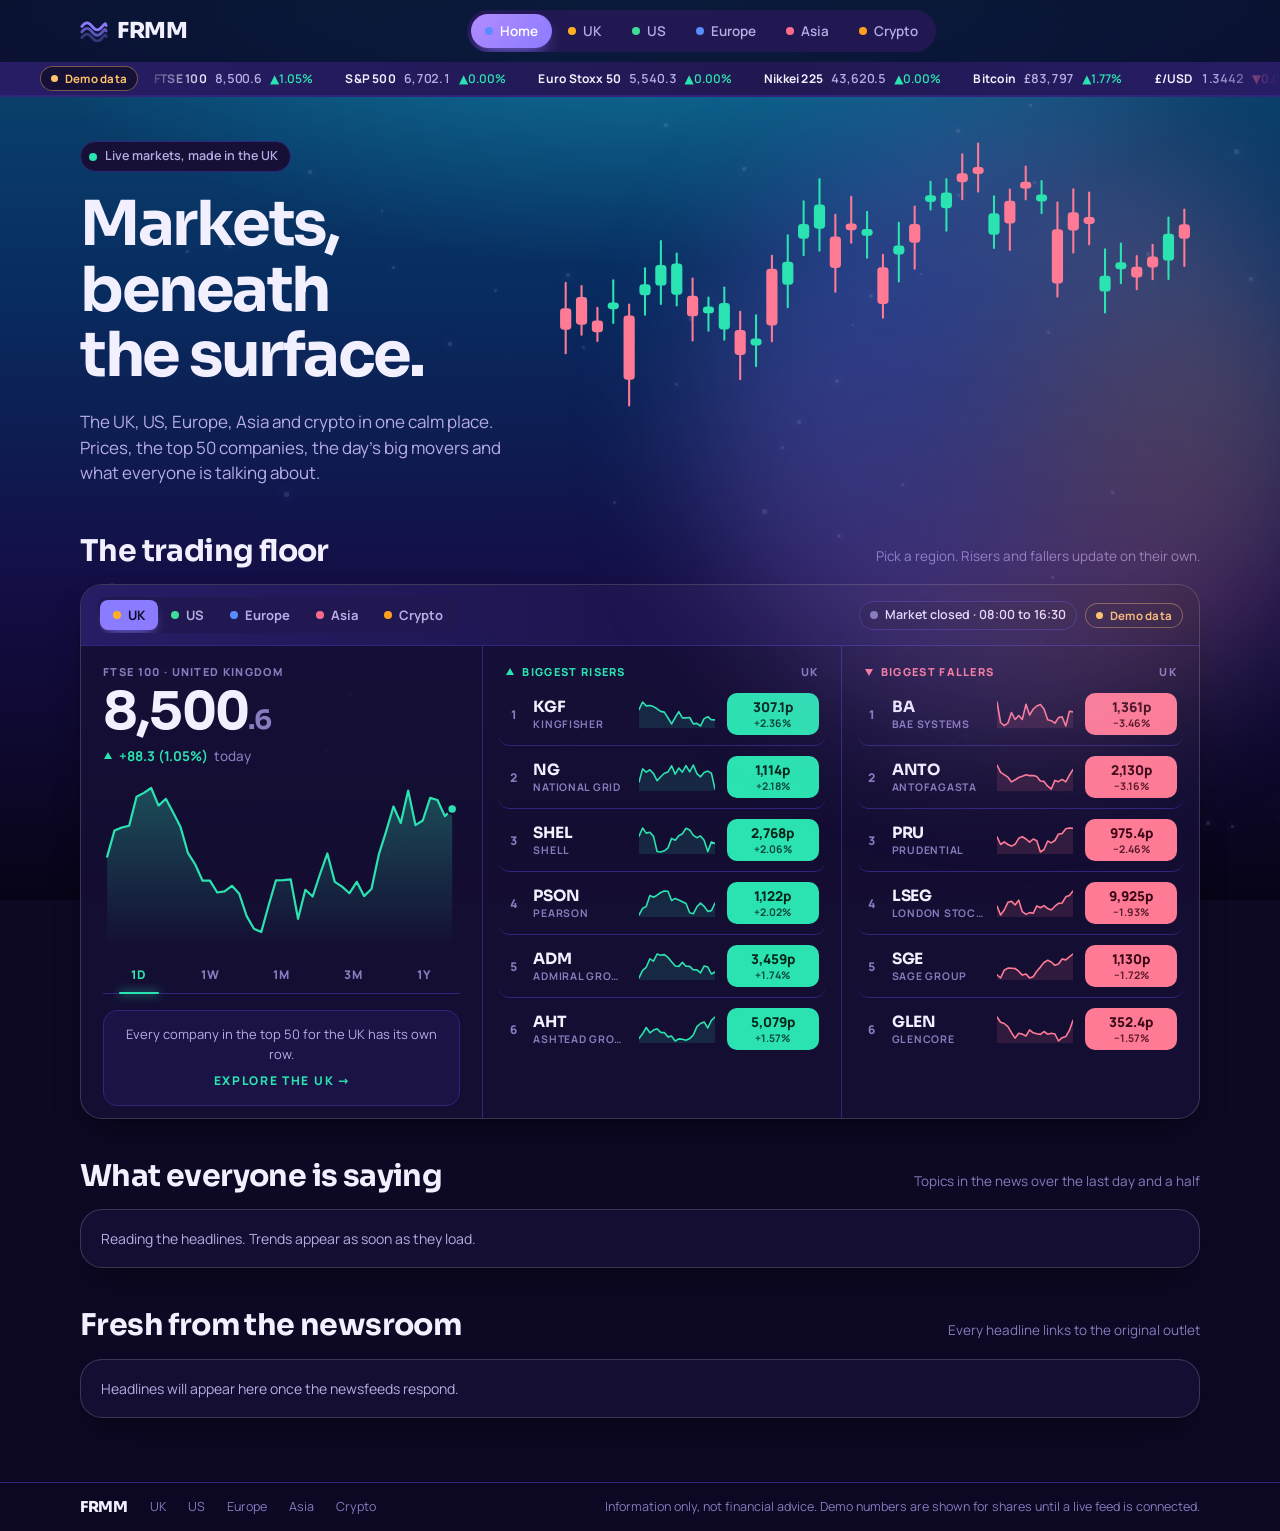
==== commit f21918a3: "Add files via upload" ====
--- a/index.html
+++ b/index.html
@@ -3,79 +3,40 @@
 <head>
 <meta charset="utf-8">
 <meta name="viewport" content="width=device-width, initial-scale=1, viewport-fit=cover">
-<script>try{document.documentElement.setAttribute('data-view',localStorage.getItem('frmm.view')==='explore'?'explore':'pro')}catch(e){document.documentElement.setAttribute('data-view','pro')}</script>
 <title>FRMM | Markets, beneath the surface</title>
-<meta name="description" content="A dual-view market dashboard for UK, US, European and Asian markets, crypto and financial-news trends.">
-<meta name="theme-color" content="#0a1e47">
-<meta property="og:title" content="FRMM | Markets, beneath the surface">
-<meta property="og:description" content="A dual-view market dashboard for UK, US, European and Asian markets, crypto and financial-news trends.">
-<meta property="og:type" content="website">
+<meta name="description" content="UK, US, Europe, Asia and crypto markets in one calm place. Prices, movers, the top 50 companies and what everyone is talking about.">
+<meta name="theme-color" content="#0d0824">
+<meta name="color-scheme" content="dark">
 <link rel="icon" href="assets/favicon.svg" type="image/svg+xml">
-<link rel="preconnect" href="https://fonts.googleapis.com">
-<link rel="preconnect" href="https://fonts.gstatic.com" crossorigin>
-<link rel="stylesheet" href="https://fonts.googleapis.com/css2?family=DM+Sans:opsz,wght@9..40,400..800&family=Fraunces:opsz,wght,SOFT,WONK@9..144,400..900,0..100,0..1&display=swap">
-<link rel="stylesheet" href="css/styles.css">
+<link rel="preload" href="assets/fonts/manrope.woff2" as="font" type="font/woff2" crossorigin>
+<link rel="preload" href="assets/fonts/sora.woff2" as="font" type="font/woff2" crossorigin>
+<link rel="stylesheet" href="css/app.css">
+<script defer src="js/config.js"></script>
+<script defer src="js/data.js"></script>
+<script defer src="js/core.js"></script>
+<script defer src="js/live.js"></script>
+<script defer src="js/views.js"></script>
+<script defer src="js/app.js"></script>
 </head>
-<body data-page="home">
-<a class="skip" href="#main">Skip to the content</a>
+<body>
+<div class="sea" aria-hidden="true"><div class="sea__water"></div><div class="sea__glow"></div><div class="sky" id="sky"></div></div>
 
-<main id="main">
-  <section class="hero">
-    <div class="hero__glow" aria-hidden="true"></div>
-    <div class="wrap hero__grid">
-      <div class="hero__copy">
-        <p class="sticker"><span class="copy copy--pro">Global markets · UK perspective</span><span class="copy copy--explore">Live markets · Made in the UK</span></p>
-        <h1 class="hero__word">FRMM</h1>
-        <p class="hero__tag">Markets, beneath the surface.</p>
-        <p class="hero__lede"><span class="copy copy--pro">Market prices, key movers and the coverage shaping sentiment across global regions and digital assets.</span><span class="copy copy--explore">Prices, big movers and the stories behind them, from London to Tokyo. Pick a pond, or see what everyone is talking about.</span></p>
-        <aside class="explorer-guide"><b>Start here</b><span>Choose a market below. Green means a price increased; red means it decreased. The status label tells you whether prices are live, from the last close or demonstration data.</span></aside>
-        <div class="hero__cta">
-          <a class="btn btn--solid" href="#ponds"><span class="copy copy--pro">Explore markets</span><span class="copy copy--explore">Pick your pond</span></a>
-          <a class="btn" href="trends.html">What is trending</a>
-        </div>
-        <span class="badge" data-badge="stocks"><i></i><span class="badge__state">--</span><small class="badge__help"></small></span>
-      </div>
-      <div class="hero__art">
-        <div class="hero__fish" id="heroFish" role="img" aria-label="A fish representing the selected FRMM view"></div>
-        <span class="stk stk--a" data-stick="GBPUSD"><b>&pound;1 in $</b><span class="price">--</span><span class="pct flat">--</span></span>
-        <span class="stk stk--b" data-stick="BTC"><b>Bitcoin</b><span class="price">--</span><span class="pct flat">--</span></span>
-        <span class="stk stk--c" data-stick="EWU"><b>UK stocks</b><span class="price">--</span><span class="pct flat">--</span></span>
-      </div>
-    </div>
-  </section>
+<header class="top">
+  <div class="wrap top__in">
+    <a class="brand" href="#/" aria-label="FRMM home"><svg viewBox="0 0 30 22" fill="none" stroke="currentColor" stroke-width="3" stroke-linecap="round" aria-hidden="true"><path d="M2 6c4-5 7-5 11 0s7 5 11 0 3-2 4-1"/><path d="M2 12c4-5 7-5 11 0s7 5 11 0 3-2 4-1" opacity=".65"/><path d="M2 18c4-5 7-5 11 0s7 5 11 0 3-2 4-1" opacity=".35"/></svg>FRMM</a>
+    <nav class="nav" id="nav" aria-label="Markets"></nav>
+  </div>
+  <div class="strip"><span class="badge demo" id="badge"><i class="dot"></i>Loading</span><div class="mq"><div class="mq__t" id="stripT" style="--dur:80s"></div></div></div>
+</header>
 
-  <section class="sec" id="ponds-sec">
-    <div class="wrap">
-      <div class="sec__head reveal"><h2 class="h2" id="ponds-h"><span class="copy copy--pro">Market coverage</span><span class="copy copy--explore">Pick your pond</span></h2><p class="sub"><span class="copy copy--pro">Regional markets, digital assets and a monitored financial-news view.</span><span class="copy copy--explore">Each market has its own page, colour and creature.</span></p></div>
-      <div class="pondgrid" id="ponds"></div>
-    </div>
-  </section>
+<main id="app"><noscript><div class="wrap"><p class="note">FRMM needs JavaScript to show live prices.</p></div></noscript></main>
 
-  <section class="sec" id="hot">
-    <div class="wrap">
-      <div class="sec__head reveal"><h2 class="h2"><span class="copy copy--pro">Financial-news coverage</span><span class="copy copy--explore">What is everyone saying?</span></h2><a class="btn" href="trends.html">See the trend board</a></div>
-      <div class="wavesgrid reveal">
-        <div class="panel trendbars" id="trendBars"><p class="empty">Fishing for headlines...</p></div>
-      </div>
-    </div>
-  </section>
-
-  <section class="sec sec--last" id="news">
-    <div class="wrap">
-      <div class="sec__head reveal"><h2 class="h2"><span class="copy copy--pro">Market news</span><span class="copy copy--explore">Fresh from the newsroom</span></h2></div>
-      <div class="cards reveal" id="cards"></div>
-    </div>
-  </section>
-</main>
-
-<noscript><p style="position:relative;z-index:5;padding:120px 24px 24px;text-align:center;color:#fff">FRMM needs JavaScript to fetch live prices and headlines. Please turn it on and reload.</p></noscript>
-<script src="js/config.js"></script>
-<script src="js/core.js"></script>
-<script src="js/markets.js"></script>
-<script src="js/data.js"></script>
-<script src="js/feeds.js"></script>
-<script src="js/trends.js"></script>
-<script src="js/ui.js"></script>
-<script src="js/page.js"></script>
+<footer class="foot">
+  <div class="wrap foot__in">
+    <b>FRMM</b>
+    <a href="#/uk">UK</a><a href="#/us">US</a><a href="#/europe">Europe</a><a href="#/asia">Asia</a><a href="#/crypto">Crypto</a>
+    <span class="push" id="footNote">Information only, not financial advice. Prices may be delayed.</span>
+  </div>
+</footer>
 </body>
 </html>
--- a/css/app.css
+++ b/css/app.css
@@ -0,0 +1,351 @@
+/* FRMM. One theme: dark. Fonts are self-hosted so every phone draws the same letters. */
+@font-face { font-family: 'Manrope'; font-style: normal; font-weight: 400 800; font-display: swap; src: url('../assets/fonts/manrope.woff2') format('woff2'); }
+@font-face { font-family: 'Sora'; font-style: normal; font-weight: 500 800; font-display: swap; src: url('../assets/fonts/sora.woff2') format('woff2'); }
+
+:root {
+  color-scheme: dark;
+  --bg: #0d0824; --surface: #171036; --surface-2: #211852; --line: #30257a;
+  --card: rgba(23, 16, 54, .86); --glass: rgba(13, 8, 36, .84);
+  --ink: #f2efff; --ink-2: #b7ade4; --ink-3: #877cbd;
+  --accent: #8b7bff; --accent-2: #b28bff; --accent-ink: #0d0824; --accent-soft: #261d66;
+  --up: #2be3b0; --up-soft: #0c3a3a; --down: #ff7b95; --down-soft: #47183a;
+  --on-up: #05281e; --on-down: #3a0716;
+  --glow-a: rgba(139, 123, 255, .26); --glow-ring: rgba(139, 123, 255, .75);
+  --edge: rgba(255, 255, 255, .17);
+  --shadow: 0 1px 2px rgba(0, 0, 0, .3), 0 16px 36px -16px rgba(0, 0, 0, .7);
+  --w1: #0a4a70; --w2: #082c60; --w3: #140d44; --w4: #070417; --sea-glow: rgba(24, 200, 240, .5);
+  --display: 'Sora', 'Avenir Next', 'Segoe UI', system-ui, sans-serif;
+  --sans: 'Manrope', -apple-system, 'Segoe UI', system-ui, sans-serif;
+  --gutter: clamp(16px, 4vw, 40px);
+  --radius: 22px;
+}
+*, *::before, *::after { box-sizing: border-box; }
+html { -webkit-text-size-adjust: 100%; text-size-adjust: 100%; background: var(--w4); }
+body { margin: 0; background: var(--bg); color: var(--ink); font: 400 15px/1.5 var(--sans); -webkit-font-smoothing: antialiased; overflow-x: hidden; min-height: 100vh; }
+a { color: inherit; text-decoration: none; }
+button, input, select { font: inherit; color: inherit; }
+button { cursor: pointer; }
+h1, h2, h3, p, ul, ol { margin: 0; padding: 0; }
+ul, ol { list-style: none; }
+svg { display: block; }
+:focus-visible { outline: 2px solid var(--accent); outline-offset: 2px; border-radius: 8px; }
+.num { font-variant-numeric: tabular-nums; font-feature-settings: 'tnum'; font-weight: 700; letter-spacing: -.01em; }
+.wrap { max-width: 1200px; margin: 0 auto; padding-inline: var(--gutter); }
+.sr { position: absolute; width: 1px; height: 1px; overflow: hidden; clip: rect(0 0 0 0); white-space: nowrap; }
+
+/* water colour and glowing specks, fixed behind everything */
+.sea { position: fixed; left: 0; top: 0; width: 100%; height: 100vh; height: 100lvh; z-index: 0; pointer-events: none; overflow: hidden; }
+.sea__water { position: absolute; inset: 0; background: linear-gradient(180deg, var(--w1) 0, var(--w2) 32%, var(--w3) 66%, var(--w4) 100%); }
+.sea__glow { position: absolute; inset: 0; background: radial-gradient(75% 55% at 50% -10%, var(--sea-glow), transparent 72%); }
+.sky { position: absolute; inset: 0; }
+.spk { position: absolute; left: var(--x); top: var(--y); width: var(--s); height: var(--s); border-radius: 50%; background: #d8d0ff; opacity: .14; box-shadow: 0 0 calc(var(--s) * 3.2) calc(var(--s) * .7) rgba(190, 178, 255, .6); animation: twinkle var(--d) ease-in-out var(--dl) infinite; will-change: opacity, transform; }
+@keyframes twinkle { 0%, 55%, 100% { opacity: .14; transform: scale(1); } 78% { opacity: .95; transform: scale(1.7); } }
+main, .foot { position: relative; z-index: 1; }
+
+/* header */
+.top { position: sticky; top: 0; z-index: 50; background: var(--glass); -webkit-backdrop-filter: saturate(1.4) blur(14px); backdrop-filter: saturate(1.4) blur(14px); border-bottom: 1px solid var(--line); padding-top: env(safe-area-inset-top, 0px); }
+.top__in { display: flex; align-items: center; gap: 16px; height: 62px; }
+.brand { display: flex; align-items: center; gap: 9px; font: 800 22px/1 var(--display); letter-spacing: -.02em; }
+.brand svg { width: 28px; height: 22px; color: var(--accent); }
+.nav { display: flex; gap: 2px; margin-inline: auto; padding: 4px; background: var(--surface-2); border-radius: 999px; overflow-x: auto; scrollbar-width: none; max-width: 100%; }
+.nav::-webkit-scrollbar { display: none; }
+.nav a { display: inline-flex; align-items: center; gap: 7px; padding: 7px 14px; border-radius: 999px; font-size: 13.5px; font-weight: 600; color: var(--ink-2); white-space: nowrap; transition: background .25s, color .25s, box-shadow .25s; }
+.nav a i { width: 8px; height: 8px; border-radius: 50%; background: var(--c); }
+.nav a[aria-current="page"] { background: linear-gradient(135deg, var(--accent-2), var(--accent)); color: #fff; box-shadow: 0 8px 18px -8px var(--accent); }
+.strip { border-bottom: 1px solid var(--line); background: linear-gradient(90deg, var(--accent-soft), var(--surface-2) 60%, var(--accent-soft)); height: 34px; overflow: hidden; display: flex; align-items: center; }
+.strip .badge { flex: none; margin-left: var(--gutter); }
+
+/* live / demo badge */
+.badge { display: inline-flex; align-items: center; gap: 7px; padding: 3px 10px; border-radius: 999px; font-size: 11.5px; font-weight: 700; letter-spacing: .02em; white-space: nowrap; border: 1px solid var(--line); background: var(--surface); color: var(--ink-2); }
+.badge.live { color: var(--up); border-color: rgba(43, 227, 176, .35); }
+.badge.demo { color: #ffc46b; border-color: rgba(255, 196, 107, .4); }
+.badge .dot { width: 7px; height: 7px; background: currentColor; }
+
+/* marquee */
+.mq { overflow: hidden; -webkit-mask-image: linear-gradient(90deg, transparent, #000 6%, #000 94%, transparent); mask-image: linear-gradient(90deg, transparent, #000 6%, #000 94%, transparent); min-width: 0; flex: 1; }
+.mq__t { display: inline-flex; white-space: nowrap; animation: slide var(--dur, 60s) linear infinite; will-change: transform; }
+.mq:hover .mq__t { animation-play-state: paused; }
+@keyframes slide { to { transform: translateX(-50%); } }
+.tk { display: inline-flex; align-items: baseline; gap: 8px; padding: 0 16px; font-size: 12.5px; }
+.tk b { font-weight: 700; font-size: 12px; letter-spacing: .02em; }
+.tk .num { color: var(--ink-2); font-weight: 600; }
+.tk .u { color: var(--up); font-weight: 600; font-size: 12px; } .tk .d { color: var(--down); font-weight: 600; font-size: 12px; }
+
+/* type */
+.eyebrow { display: inline-flex; align-items: center; gap: 8px; font-size: 12.5px; font-weight: 600; color: var(--ink-2); padding: 5px 12px 5px 8px; border: 1px solid var(--line); background: var(--surface); border-radius: 999px; }
+.dot { width: 8px; height: 8px; border-radius: 50%; background: var(--ink-3); position: relative; flex: none; display: inline-block; }
+.dot.on { background: var(--up); }
+.dot.on::after { content: ''; position: absolute; inset: -4px; border-radius: 50%; border: 1.5px solid var(--up); opacity: 0; animation: sonar 2.4s ease-out infinite; }
+@keyframes sonar { 0% { transform: scale(.5); opacity: .8; } 100% { transform: scale(1.5); opacity: 0; } }
+h1 { font: 700 clamp(34px, 5.6vw, 62px)/1.06 var(--display); letter-spacing: -.04em; text-wrap: balance; }
+h2 { font: 700 clamp(22px, 2.8vw, 30px)/1.15 var(--display); letter-spacing: -.02em; }
+.sub { color: var(--ink-2); font-size: 15px; max-width: 56ch; }
+.sec { padding-top: 40px; }
+.sec__h { display: flex; align-items: baseline; justify-content: space-between; gap: 6px 24px; flex-wrap: wrap; margin-bottom: 16px; }
+.sec__h p { color: var(--ink-3); font-size: 13.5px; }
+
+/* change pills */
+.chg { display: inline-flex; align-items: center; gap: 4px; padding: 2px 8px; border-radius: 999px; font: 600 12.5px var(--sans); font-variant-numeric: tabular-nums; white-space: nowrap; }
+.chg.up { color: var(--up); background: var(--up-soft); } .chg.down { color: var(--down); background: var(--down-soft); } .chg.none { color: var(--ink-3); background: var(--surface-2); }
+.chg svg { width: 9px; height: 9px; flex: none; }
+.txt-up { color: var(--up); } .txt-down { color: var(--down); }
+
+/* main boxes, with a faint white edge */
+.card { background: var(--card); border: 1px solid var(--edge); border-radius: var(--radius); box-shadow: var(--shadow); transition: transform .3s cubic-bezier(.3, 1.4, .5, 1), box-shadow .3s, border-color .3s; }
+
+#app { animation: rise .45s cubic-bezier(.2, .7, .2, 1) both; padding-bottom: 8px; min-height: 60vh; }
+@keyframes rise { from { opacity: 0; transform: translateY(10px); } to { opacity: 1; transform: none; } }
+main { overflow-x: clip; }
+
+/* coins */
+.coin { width: 100%; height: 100%; overflow: visible; }
+.coin .pupil { transition: transform .25s ease; transform-box: fill-box; }
+.ph__coin:hover .pupil { transform: translate(1.6px, 1.2px); }
+.coin-bob { animation: bob 4.5s ease-in-out infinite; }
+@keyframes bob { 50% { transform: translateY(-3px) rotate(2deg); } }
+
+/* home hero */
+.hero { position: relative; padding-block: 44px 8px; }
+.hero::before { content: ''; position: absolute; left: 50%; top: 20px; width: min(620px, 90vw); aspect-ratio: 1; transform: translateX(10%); border-radius: 50%; background: conic-gradient(from 210deg, var(--accent-2), var(--accent), #ff9a7a, var(--accent-2)); filter: blur(70px); opacity: .26; pointer-events: none; }
+.hero__g { position: relative; display: grid; grid-template-columns: minmax(0, .8fr) minmax(0, 1.2fr); gap: 28px; align-items: center; }
+.hero__c { display: flex; flex-direction: column; align-items: flex-start; gap: 20px; }
+.reef { position: relative; aspect-ratio: 1.9 / 1; width: 100%; }
+.reef svg.c { position: absolute; inset: 0; width: 100%; height: 100%; }
+.cd { transform-box: fill-box; transform-origin: 50% 100%; animation: breathe 3.6s ease-in-out infinite; animation-delay: var(--dl); }
+@keyframes breathe { 50% { transform: scaleY(var(--s, 1.14)); } }
+
+/* trading desk */
+.desk { overflow: hidden; }
+.desk__bar { display: flex; align-items: center; justify-content: space-between; gap: 10px 16px; flex-wrap: wrap; padding: 12px 16px; border-bottom: 1px solid var(--line); background: linear-gradient(90deg, var(--accent-soft), transparent); }
+.desk__bar .tabs { max-width: 100%; overflow-x: auto; scrollbar-width: none; } .desk__bar .tabs::-webkit-scrollbar { display: none; }
+.desk__bar .tabs button { display: inline-flex; align-items: center; gap: 7px; white-space: nowrap; font-weight: 700; }
+.desk__bar .tabs i { width: 8px; height: 8px; border-radius: 50%; background: var(--c); }
+.desk__st { display: inline-flex; align-items: center; gap: 8px; flex-wrap: wrap; }
+.desk__g { display: grid; grid-template-columns: minmax(0, 1.12fr) minmax(0, 1fr) minmax(0, 1fr); }
+.desk__p { padding: 18px 22px 12px; min-width: 0; } .desk__p + .desk__p { border-left: 1px solid var(--line); }
+.ph2 { display: flex; align-items: center; justify-content: space-between; gap: 8px; margin-bottom: 4px; font: 800 11px var(--sans); letter-spacing: .12em; text-transform: uppercase; color: var(--ink-3); }
+.ph2 b { display: inline-flex; align-items: center; gap: 7px; font: inherit; } .ph2 b svg { width: 10px; height: 10px; }
+.ph2 .u { color: var(--up); } .ph2 .d { color: var(--down); }
+.bigv { margin-top: 6px; font: 700 clamp(36px, 4.4vw, 52px) / 1.04 var(--display); letter-spacing: -.035em; font-variant-numeric: tabular-nums; border-radius: 8px; }
+.bigv small { font-size: .52em; letter-spacing: -.02em; color: var(--ink-3); }
+.bigd { display: flex; align-items: center; gap: 6px; margin: 6px 0 10px; font: 700 13.5px var(--sans); min-height: 21px; }
+.bigd svg { width: 10px; height: 10px; } .bigd.up { color: var(--up); } .bigd.down { color: var(--down); } .bigd span { color: var(--ink-3); font-weight: 500; }
+.dchart { position: relative; height: 172px; cursor: crosshair; touch-action: pan-y; }
+.dchart svg { width: 100%; height: 100%; display: block; overflow: visible; }
+.rtabs { display: flex; margin-top: 8px; border-bottom: 1px solid var(--line); }
+.rtabs button { flex: 1; position: relative; padding: 10px 0; border: 0; background: none; font: 800 12px var(--sans); letter-spacing: .06em; color: var(--ink-3); transition: color .25s; }
+.rtabs button[aria-pressed="true"] { color: var(--c); }
+.rtabs button[aria-pressed="true"]::after { content: ''; position: absolute; left: 22%; right: 22%; bottom: -1px; height: 2px; border-radius: 2px; background: var(--c); box-shadow: 0 0 10px var(--c); }
+.dnote { margin-top: 16px; padding: 14px; border: 1px solid var(--line); border-radius: 14px; text-align: center; font-size: 13px; color: var(--ink-2); background: rgba(33, 24, 82, .6); }
+.dnote a { display: inline-block; margin-top: 8px; font: 800 12px var(--sans); letter-spacing: .14em; text-transform: uppercase; color: var(--up); transition: text-shadow .25s; }
+.dr { display: grid; grid-template-columns: 16px minmax(0, 1fr) 76px 92px; align-items: center; gap: 12px; padding: 10px 6px; margin-inline: -6px; border-bottom: 1px solid var(--line); border-radius: 10px; transition: background .25s; }
+.dr:last-child { border-bottom-color: transparent; }
+.rk { font: 800 12px var(--sans); font-style: normal; color: var(--ink-3); font-variant-numeric: tabular-nums; text-align: center; }
+.dr__n b { display: block; font: 700 15.5px var(--display); letter-spacing: -.01em; }
+.dr__n .n { display: block; margin-top: 1px; font: 700 10.5px var(--sans); letter-spacing: .07em; text-transform: uppercase; color: var(--ink-3); white-space: nowrap; overflow: hidden; text-overflow: ellipsis; }
+.dr__s { height: 28px; } .dr__s svg { width: 100%; height: 100%; }
+.pp { --fc: var(--up); display: flex; flex-direction: column; align-items: center; justify-content: center; height: 42px; border-radius: 10px; background: var(--up); color: var(--on-up); font-variant-numeric: tabular-nums; line-height: 1.15; }
+.pp.down { --fc: var(--down); background: var(--down); color: var(--on-down); }
+.pp b { font: 800 13.5px var(--sans); } .pp i { font: 700 10.5px var(--sans); font-style: normal; opacity: .82; }
+.pp.fl { animation: ppf .95s cubic-bezier(.2, .8, .3, 1); }
+@keyframes ppf { 0% { transform: scale(1.1); box-shadow: 0 0 0 0 var(--fc), 0 0 26px 2px var(--fc); filter: brightness(1.3); } 100% { transform: none; box-shadow: 0 0 0 14px transparent, 0 0 0 0 transparent; filter: none; } }
+.bigv.fl-u { animation: bvu .9s ease-out; } .bigv.fl-d { animation: bvd .9s ease-out; }
+@keyframes bvu { 0% { color: var(--up); text-shadow: 0 0 22px var(--up); } }
+@keyframes bvd { 0% { color: var(--down); text-shadow: 0 0 22px var(--down); } }
+.flash-u { animation: fu .9s ease-out; } .flash-d { animation: fd .9s ease-out; }
+@keyframes fu { 0% { background: var(--up-soft); } }
+@keyframes fd { 0% { background: var(--down-soft); } }
+
+/* market page head */
+.ph { display: flex; align-items: center; gap: 20px; padding-block: 36px 4px; flex-wrap: wrap; }
+.ph__coin { width: 76px; height: 76px; flex: none; }
+.ph__t { display: flex; flex-direction: column; gap: 8px; }
+.ph__t h1 { font-size: clamp(34px, 5vw, 54px); }
+.ph__m { display: flex; flex-wrap: wrap; gap: 8px 12px; align-items: center; font-size: 13px; color: var(--ink-2); }
+.pill { display: inline-flex; align-items: center; gap: 7px; padding: 4px 10px; border-radius: 999px; border: 1px solid var(--line); background: var(--surface); font-size: 12.5px; font-weight: 600; }
+
+/* rails: conversions + indices */
+.rail { display: grid; grid-template-columns: repeat(5, minmax(0, 1fr)); gap: 12px; }
+.fx { padding: 14px 16px; display: flex; flex-direction: column; gap: 6px; min-width: 0; }
+.fx__t { display: flex; align-items: center; justify-content: space-between; gap: 6px; font: 700 12px var(--sans); color: var(--ink-2); letter-spacing: .04em; }
+.fx__v { font: 700 22px var(--display); letter-spacing: -.02em; font-variant-numeric: tabular-nums; border-radius: 6px; }
+.fx__n { font-size: 12px; color: var(--ink-3); }
+.fx > svg { width: 100%; height: 26px; }
+.fx .chg, .ix .chg { align-self: flex-start; }
+.ix { padding: 14px 16px 12px; display: flex; flex-direction: column; gap: 6px; text-align: left; min-width: 0; cursor: pointer; color: inherit; }
+.ix[aria-pressed="true"] { border-color: var(--accent); box-shadow: 0 0 0 3px var(--accent-soft), 0 14px 30px -14px var(--accent); }
+.ix__n { font-size: 12.5px; font-weight: 700; color: var(--ink-2); }
+.ix__v { font: 700 21px var(--display); letter-spacing: -.02em; font-variant-numeric: tabular-nums; border-radius: 6px; }
+.ix > svg { width: 100%; height: 28px; margin-top: 2px; }
+
+/* movers + chart */
+.mc { display: grid; grid-template-columns: minmax(0, 5fr) minmax(0, 7fr); gap: 16px; align-items: stretch; }
+.mv { display: flex; flex-direction: column; padding: 6px 18px 10px; }
+.mv__h { display: flex; align-items: center; gap: 10px; padding: 12px 0 8px; }
+.mv__h h3 { font: 700 17px var(--display); letter-spacing: -.01em; }
+.mv__h > span:last-child { font-size: 12.5px; color: var(--ink-3); margin-left: auto; }
+.ico { width: 26px; height: 26px; border-radius: 8px; display: grid; place-items: center; }
+.ico svg { width: 13px; height: 13px; }
+.ico.up { background: var(--up-soft); color: var(--up); } .ico.down { background: var(--down-soft); color: var(--down); }
+.mr { display: grid; grid-template-columns: 22px minmax(0, 1fr) auto auto; align-items: center; gap: 12px; padding: 9px 4px; border-top: 1px solid var(--line); border-radius: 8px; }
+.mr:first-child { border-top: 0; }
+.mr > i { font: 700 12px var(--sans); color: var(--ink-3); font-style: normal; text-align: center; }
+.mr b { display: block; font: 700 13px var(--sans); }
+.mr span.n { display: block; font-size: 12.5px; color: var(--ink-3); white-space: nowrap; overflow: hidden; text-overflow: ellipsis; }
+.mr .num { font-size: 13.5px; }
+.gap { height: 6px; }
+.chartc { display: flex; flex-direction: column; padding: 18px 20px 14px; min-width: 0; }
+.chartc__h { display: flex; align-items: flex-start; justify-content: space-between; gap: 12px; flex-wrap: wrap; }
+.chartc__h h3 { font: 700 17px var(--display); }
+.chartc__h .big { font: 700 28px var(--display); letter-spacing: -.02em; margin-top: 4px; display: flex; align-items: baseline; gap: 10px; flex-wrap: wrap; font-variant-numeric: tabular-nums; }
+.tabs { display: inline-flex; padding: 3px; border-radius: 10px; background: var(--surface-2); }
+.tabs button { border: 0; background: transparent; padding: 6px 13px; border-radius: 8px; font: 700 13px var(--sans); color: var(--ink-2); transition: background .25s, color .25s; }
+.tabs button[aria-pressed="true"] { background: var(--accent); color: var(--accent-ink); box-shadow: 0 6px 14px -6px var(--accent); }
+.chart { position: relative; flex: 1; min-height: 300px; margin-top: 10px; touch-action: pan-y; }
+.chart svg { position: absolute; inset: 0; width: 100%; height: 100%; }
+.chart .ld { position: absolute; inset: 0; display: grid; place-items: center; color: var(--ink-3); font-size: 13px; }
+.tip { position: absolute; pointer-events: none; padding: 7px 10px; border-radius: 10px; background: var(--ink); color: var(--bg); font: 700 12px var(--sans); white-space: nowrap; opacity: 0; transition: opacity .15s; transform: translate(-50%, -110%); z-index: 3; }
+.tip small { display: block; opacity: .7; font-size: 11px; font-weight: 600; }
+
+/* company table: every column is centred with its header; the company name stays left, header included */
+.filters { display: flex; flex-wrap: wrap; gap: 10px; padding: 14px; border-bottom: 1px solid var(--line); align-items: center; }
+.field { position: relative; }
+.field input, .field select { height: 38px; border-radius: 10px; border: 1px solid var(--line); background: var(--bg); padding: 0 12px; font-size: 13.5px; transition: border-color .2s; }
+.field input { padding-left: 34px; width: 220px; }
+.field select { padding-right: 30px; -webkit-appearance: none; appearance: none; background-image: url("data:image/svg+xml,%3Csvg xmlns='http://www.w3.org/2000/svg' width='10' height='6' viewBox='0 0 10 6'%3E%3Cpath d='M1 1l4 4 4-4' fill='none' stroke='%23877cbd' stroke-width='1.6' stroke-linecap='round'/%3E%3C/svg%3E"); background-repeat: no-repeat; background-position: right 11px center; }
+.field input:focus, .field select:focus { border-color: var(--accent); outline: none; box-shadow: 0 0 0 3px var(--accent-soft), 0 0 20px -6px var(--glow-ring); }
+.field .mag { position: absolute; left: 11px; top: 11px; width: 16px; height: 16px; color: var(--ink-3); pointer-events: none; }
+.reset { height: 38px; padding: 0 14px; border-radius: 10px; border: 1px solid var(--line); background: transparent; color: var(--ink-2); font-size: 13.5px; }
+.count { margin-left: auto; font-size: 12.5px; color: var(--ink-3); }
+.tw { overflow: auto; max-height: 640px; -webkit-overflow-scrolling: touch; }
+table { border-collapse: separate; border-spacing: 0; width: 100%; min-width: 820px; table-layout: auto; }
+th { position: sticky; top: 0; z-index: 2; background: var(--surface-2); text-align: center; vertical-align: middle; font: 700 12px var(--sans); color: var(--ink-2); padding: 0; border-bottom: 1px solid var(--line); white-space: nowrap; }
+th button { width: 100%; background: none; border: 0; padding: 12px 10px; font: inherit; color: inherit; display: inline-flex; align-items: center; justify-content: center; gap: 4px; text-align: center; }
+th button::before { content: ''; width: 12px; flex: none; }
+th.l { text-align: left; } th.l button { justify-content: flex-start; padding-left: 14px; } th.l button::before { display: none; }
+th.l span.plain { padding-left: 14px; }
+th span.plain { display: block; padding: 12px 10px; }
+th button:hover { color: var(--ink); }
+th .ar { display: inline-block; width: 12px; font-size: 10px; opacity: 0; text-align: left; }
+th[aria-sort="ascending"] .ar, th[aria-sort="descending"] .ar { opacity: 1; color: var(--accent); }
+td { padding: 10px; border-bottom: 1px solid var(--line); white-space: nowrap; font-size: 13.5px; text-align: center; vertical-align: middle; }
+td.l { text-align: left; padding-left: 14px; }
+td.rkc { color: var(--ink-3); font-weight: 800; font-variant-numeric: tabular-nums; width: 46px; }
+tbody tr { transition: background .2s; }
+td .co b { font-weight: 700; } td .co small { display: block; font: 600 12px var(--sans); color: var(--ink-3); }
+td svg { margin-inline: auto; }
+.sect { font-size: 12px; padding: 2px 9px; border-radius: 999px; background: var(--surface-2); color: var(--ink-2); font-weight: 600; }
+.empty { padding: 40px; text-align: center; color: var(--ink-3); }
+
+/* trends infographic */
+.info { padding: 20px; }
+.info__top { display: flex; flex-wrap: wrap; align-items: center; justify-content: space-between; gap: 14px 28px; margin-bottom: 16px; }
+.stats { display: flex; gap: 28px; }
+.stats b { display: block; font: 800 28px/1.1 var(--display); letter-spacing: -.03em; }
+.stats span { font-size: 12.5px; color: var(--ink-3); }
+.key { display: flex; flex-wrap: wrap; gap: 6px 14px; font-size: 12.5px; color: var(--ink-2); }
+.key i { display: inline-block; width: 10px; height: 10px; border-radius: 3px; background: var(--c); margin-right: 6px; vertical-align: -1px; }
+.mosaic { display: grid; grid-template-columns: repeat(12, minmax(0, 1fr)); grid-auto-rows: 72px; grid-auto-flow: dense; gap: 10px; }
+.t { position: relative; grid-column: span var(--gc); grid-row: span var(--gr); display: flex; flex-direction: column; justify-content: space-between; gap: 4px; min-width: 0; padding: 12px 14px; border-radius: 18px; overflow: hidden; background: var(--surface); transition: transform .3s cubic-bezier(.3, 1.4, .5, 1), box-shadow .3s; }
+.t::before { content: ''; position: absolute; inset: 0; background: var(--c); opacity: .17; pointer-events: none; }
+.t > * { position: relative; }
+.t { box-shadow: inset 0 0 0 1.5px rgba(var(--cr), .5); }
+.t__c { font-size: 11px; font-weight: 800; letter-spacing: .06em; text-transform: uppercase; color: var(--ink-2); }
+.t b { font: 700 var(--fs, 14px)/1.08 var(--display); letter-spacing: -.025em; }
+.t__n { font-size: 12px; color: var(--ink-2); } .t__n em { font: normal 800 1.25em var(--display); color: var(--ink); }
+.t--s { justify-content: center; } .t--s .t__c { display: none; }
+.info__f { margin-top: 12px; font-size: 12.5px; color: var(--ink-3); }
+.hot { position: relative; display: flex; flex-direction: column; gap: 8px; padding: 16px; min-width: 0; overflow: hidden; }
+.hot::before { content: ''; position: absolute; inset: 0; background: linear-gradient(180deg, rgba(var(--cr), .16), transparent 60%); pointer-events: none; }
+.hot > * { position: relative; }
+.hot__top { display: flex; align-items: center; justify-content: space-between; }
+.hot .rk { width: 28px; height: 28px; border-radius: 50%; display: grid; place-items: center; background: var(--c); color: #0a1a30; font: 800 13px var(--display); }
+.hot h3 { font: 700 21px/1.1 var(--display); letter-spacing: -.03em; }
+.hot__m { font-size: 12.5px; color: var(--ink-3); } .hot__m b { color: var(--ink); }
+.hot__bar { height: 6px; border-radius: 3px; background: var(--surface-2); overflow: hidden; }
+.hot__bar i { display: block; height: 100%; border-radius: 3px; background: var(--c); }
+.hot li a { display: flex; flex-direction: column; gap: 3px; padding: 10px 0; border-top: 1px solid var(--line); }
+.hot li span { font-size: 13.5px; font-weight: 700; line-height: 1.3; }
+.hot li small { font-size: 12px; font-weight: 700; color: var(--accent); }
+.hot li a:hover span { text-decoration: underline; text-underline-offset: 3px; }
+
+/* news */
+.news { display: grid; grid-template-columns: repeat(auto-fill, minmax(min(100%, 260px), 1fr)); gap: 16px; }
+.nw { display: flex; flex-direction: column; gap: 10px; padding: 18px; min-height: 148px; }
+.nw .src { display: flex; align-items: center; gap: 8px; font-size: 12px; color: var(--ink-3); }
+.nw .src b { font-weight: 700; color: var(--ink); padding: 2px 8px; border-radius: 6px; background: var(--surface-2); }
+.nw p { font: 600 16.5px/1.3 var(--display); letter-spacing: -.01em; text-wrap: balance; }
+.nw .go { margin-top: auto; font-size: 12.5px; font-weight: 700; color: var(--accent); }
+.note { padding: 18px 20px; color: var(--ink-2); font-size: 14px; }
+
+/* skeleton shimmer while numbers arrive */
+.sk { color: transparent !important; background: linear-gradient(90deg, var(--surface-2), rgba(139, 123, 255, .18), var(--surface-2)); background-size: 200% 100%; animation: shim 1.3s linear infinite; border-radius: 6px; }
+@keyframes shim { to { background-position: -200% 0; } }
+
+/* slim footer */
+.foot { margin-top: 56px; border-top: 1px solid var(--line); background: var(--glass); }
+.foot__in { display: flex; align-items: center; gap: 8px 22px; flex-wrap: wrap; min-height: 48px; padding-block: 10px; font-size: 12.5px; color: var(--ink-3); }
+.foot__in b { font: 800 15px var(--display); color: var(--ink); letter-spacing: -.02em; }
+.foot__in a:hover { color: var(--ink); }
+.foot__in .push { margin-left: auto; }
+
+/* buttons */
+.btn { display: inline-flex; align-items: center; gap: 8px; padding: 12px 24px; border-radius: 999px; font-weight: 700; font-size: 14.5px; border: 1px solid var(--line); background: var(--surface); }
+
+/* glow on hover, only where a real pointer exists */
+.glow { position: relative; --mx: 50%; --my: 50%; }
+.glow::after { content: ''; position: absolute; inset: 0; border-radius: inherit; pointer-events: none; opacity: 0; transition: opacity .35s ease; background: radial-gradient(260px circle at var(--mx) var(--my), var(--gl, var(--glow-a)), transparent 65%); }
+@media (hover: hover) {
+  .glow:hover::after { opacity: 1; }
+  .card.glow:hover { border-color: var(--glow-ring); box-shadow: 0 0 0 1px var(--glow-ring), 0 0 34px -8px var(--glow-ring), var(--shadow); }
+  .nw:hover, .ix:hover, .fx:hover { transform: translateY(-2px); }
+  .t:hover { transform: translateY(-3px); box-shadow: inset 0 0 0 1.5px var(--c), 0 0 32px -6px var(--c); }
+  .hot.glow:hover { border-color: var(--c); box-shadow: 0 0 0 1px var(--c), 0 0 32px -8px var(--c), var(--shadow); }
+  .nav a:hover { color: var(--ink); box-shadow: 0 0 18px -4px var(--glow-ring); }
+  .ph__coin:hover svg { filter: drop-shadow(0 0 10px var(--glow-ring)); }
+  .tabs button:hover { color: var(--ink); text-shadow: 0 0 12px var(--glow-ring); }
+  .rtabs button:hover { color: var(--ink); }
+  .dr:hover { background: rgba(33, 24, 82, .7); }
+  .mr:hover { background: linear-gradient(90deg, var(--glow-a), transparent); box-shadow: inset 2px 0 0 var(--glow-ring); }
+  tbody tr:hover { background: var(--surface-2); box-shadow: inset 3px 0 0 var(--glow-ring), inset 0 0 30px -12px var(--glow-ring); }
+  .cd:hover { filter: brightness(1.2) drop-shadow(0 0 6px var(--glow-ring)); }
+  .reset:hover, .pill:hover, .eyebrow:hover { box-shadow: 0 0 18px -4px var(--glow-ring); }
+  .reset:hover { background: var(--surface-2); }
+  .dnote a:hover { text-shadow: 0 0 14px var(--up); }
+  .btn:hover { box-shadow: 0 0 24px -4px var(--glow-ring); border-color: var(--glow-ring); }
+}
+.t.glow, .hot.glow { --gl: rgba(var(--cr), .34); }
+.hot.glow { --glow-ring: var(--c); }
+
+@media (max-width: 1000px) {
+  .desk__g { grid-template-columns: 1fr; } .desk__p + .desk__p { border-left: 0; border-top: 1px solid var(--line); }
+  .hero__g, .mc { grid-template-columns: 1fr; }
+  .reef { max-width: 640px; }
+}
+@media (max-width: 720px) {
+  .top__in { flex-wrap: wrap; height: auto; padding-block: 10px 8px; row-gap: 8px; }
+  .nav { order: 3; flex: 1 0 100%; margin: 0; }
+  .rail { grid-auto-flow: column; grid-template-columns: none; grid-auto-columns: 68%; overflow-x: auto; scroll-snap-type: x mandatory; padding-bottom: 6px; margin-inline: calc(var(--gutter) * -1); padding-inline: var(--gutter); scroll-padding-inline: var(--gutter); scrollbar-width: none; -webkit-overflow-scrolling: touch; }
+  .rail::-webkit-scrollbar { display: none; }
+  .rail > * { scroll-snap-align: start; }
+  .field input { width: 100%; } .field { flex: 1 1 100%; } .field.half { flex: 1 1 calc(50% - 5px); } .field select { width: 100%; }
+  .count { margin-left: 0; flex: 1 1 100%; }
+  .hide-s { display: none; }
+  table { min-width: 0; }
+  td.l { white-space: normal; min-width: 0; }
+  td.rkc { width: 30px; }
+  .chg { padding: 2px 6px; }
+  td, th button, th span.plain { padding-inline: 6px; }
+  td.l, th.l button, th.l span.plain { padding-left: 10px; }
+  .dr { grid-template-columns: 16px minmax(0, 1fr) 64px 88px; }
+  .mosaic { grid-template-columns: repeat(2, minmax(0, 1fr)); grid-auto-rows: auto; }
+  .t { grid-column: auto; grid-row: auto; min-height: 88px; }
+  .t:first-child { grid-column: span 2; min-height: 130px; }
+  .stats { gap: 20px; }
+  .strip .badge { display: none; }
+}
+@media (prefers-reduced-motion: reduce) {
+  .spk { animation: none !important; opacity: .4; }
+  *, *::before, *::after { animation-duration: .001ms !important; animation-iteration-count: 1 !important; transition-duration: .001ms !important; }
+  .mq__t { animation: none !important; }
+}
